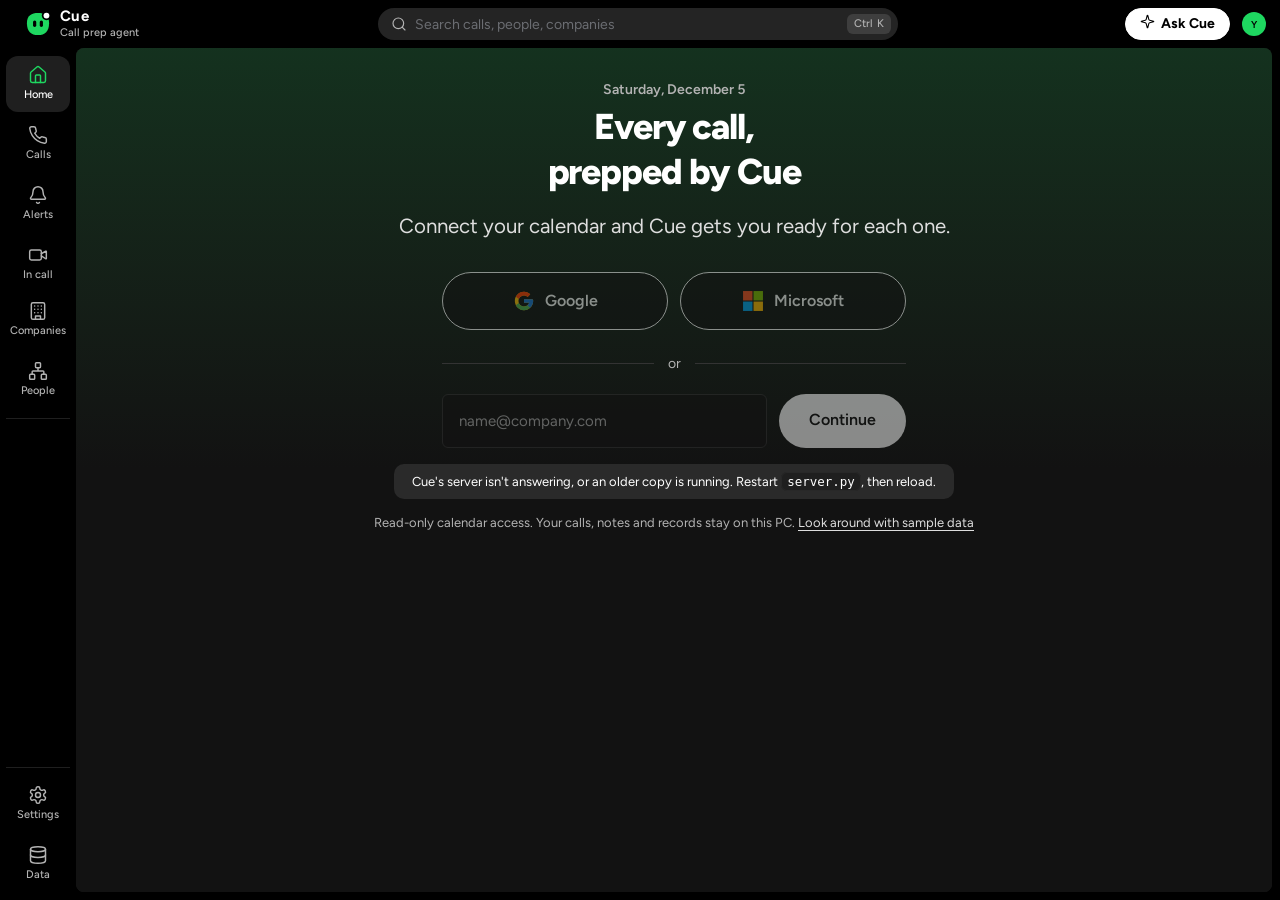
==== index.html @ 0c654927 "Rename the app to Cue (placeholder name, was Huddle) Co-Authored-By: Claude Opus 5.5 <noreply@anthro" ====
<!doctype html>
<html lang="en">
<head>
  <meta charset="utf-8">
  <meta name="viewport" content="width=device-width, initial-scale=1">
  <title>Cue</title>
  <meta name="description" content="Cue: a call-prep agent for Spotify Backstage sales.">
  <link rel="icon" href="logo.svg" type="image/svg+xml">
  <link rel="preconnect" href="https://fonts.googleapis.com">
  <link rel="preconnect" href="https://fonts.gstatic.com" crossorigin>
  <!-- Loaded without blocking the first paint, so slow venue Wi-Fi never leaves a blank page; system fonts show until Inter arrives. -->
  <link href="https://fonts.googleapis.com/css2?family=Figtree:wght@400;500;600;700;800&display=swap" rel="stylesheet" media="print" onload="this.media='all'">
  <link rel="stylesheet" href="base.css">
  <link rel="stylesheet" href="map.css">
  <link rel="stylesheet" href="styles.css">
  <link rel="stylesheet" href="motion.css">
  <link rel="stylesheet" href="home.css">
  <link rel="stylesheet" href="calendar.css">
  <link rel="stylesheet" href="inbox.css">
  <link rel="stylesheet" href="live.css">
  <link rel="stylesheet" href="companies.css">
  <link rel="stylesheet" href="mentions.css">
  <link rel="stylesheet" href="settings.css">
  <link rel="stylesheet" href="profile.css">
  <link rel="stylesheet" href="guides.css">
  <script>
    // Settings > Appearance before the first paint (settings.js keeps this copy up to date), so a dark page never flashes white.
    try { var a = JSON.parse(localStorage.getItem(/[?&]demo=1(&|$)/.test(location.search) ? "centralize:appearance:demo" : "centralize:appearance") || "null"); if (a) { var r = document.documentElement; r.dataset.theme = a.theme; r.dataset.accent = a.accent; r.dataset.density = a.density; r.style.colorScheme = a.theme; } } catch (e) {}
  </script>
</head>
<body>
  <header class="appbar">
    <button type="button" class="icon-btn" id="menuBtn" aria-label="Open menu" aria-expanded="false" aria-controls="rail" data-icon="menu"></button>
    <a class="brand" href="#/home" aria-label="Cue. Home">
      <svg class="logo" viewBox="0 0 48 48" aria-hidden="true"><defs><mask id="moabCut"><rect width="48" height="48" fill="#fff"/><circle cx="38.5" cy="9.5" r="8" fill="#000"/></mask></defs><path d="M24 5c11 0 19 4.2 19 17.5S36 43 24 43 5 35.8 5 22.5 13 5 24 5z" fill="#1ED760" mask="url(#moabCut)"/><g class="logo-eyes" fill="#000"><rect x="15.5" y="18" width="5.5" height="11" rx="2.75"/><rect x="27" y="18" width="5.5" height="11" rx="2.75"/></g><circle class="logo-dot" cx="38.5" cy="9.5" r="5" fill="#22C55E"/></svg>
      <span class="brand-text"><span class="brand-name">Cue</span><span class="brand-sub">Call prep agent</span></span>
    </a>
    <span class="appbar-title" id="appbarTitle">Home</span>
    <div id="openPalette" class="search-trigger search-field" role="search"></div>
    <button type="button" class="icon-btn" id="appbarSearch" aria-label="Search" data-icon="search"></button>
    <span class="appbar-me" id="appbarMe" title="Chris (you)"><button type="button" class="ask-btn" id="askBtn" aria-label="Ask Cue"><span data-icon="sparkle" aria-hidden="true"></span><span>Ask Cue</span></button><span class="pill demo-pill" id="demoPill">Demo</span><button type="button" class="me-btn" id="meBtn" aria-haspopup="menu" aria-expanded="false" aria-controls="meMenu" aria-label="Your menu"><span class="avatar sm me" aria-hidden="true"><span class="avatar-ini">C</span></span></button><span class="sr-only" id="meLabel">Signed in as Chris</span>
      <div class="me-menu" id="meMenu" role="menu" aria-label="Your menu" hidden></div></span>
  </header>

  <div class="shell">
    <aside id="rail" class="rail" aria-label="Main">
      <div class="rail-head">
        <a class="brand rail-brand" href="#/home" aria-label="Cue. Home">
          <svg class="logo" viewBox="0 0 48 48" aria-hidden="true"><defs><mask id="moabCutRail"><rect width="48" height="48" fill="#fff"/><circle cx="38.5" cy="9.5" r="8" fill="#000"/></mask></defs><path d="M24 5c11 0 19 4.2 19 17.5S36 43 24 43 5 35.8 5 22.5 13 5 24 5z" fill="#1ED760" mask="url(#moabCutRail)"/><g class="logo-eyes" fill="#000"><rect x="15.5" y="18" width="5.5" height="11" rx="2.75"/><rect x="27" y="18" width="5.5" height="11" rx="2.75"/></g><circle class="logo-dot" cx="38.5" cy="9.5" r="5" fill="#22C55E"/></svg>
          <span class="brand-text"><span class="brand-name">Cue</span><span class="brand-sub">Call prep agent</span></span>
        </a>
        <button type="button" class="rail-search" id="railSearch" aria-haspopup="dialog" aria-controls="palette" aria-keyshortcuts="Control+K Meta+K /"><span data-icon="search" aria-hidden="true"></span><span class="rs-text">Search</span><kbd class="rs-kbd">Ctrl K</kbd></button>
      </div>
      <nav class="rail-scroll" aria-label="Pages">
        <ul class="nav" id="navMain" role="list"></ul>
        <h2 class="rail-label">Records</h2>
        <ul class="nav" id="navRecords" role="list"></ul>
        <h2 class="rail-label" id="navWeekLabel">This week</h2>
        <ul class="nav nav-week" id="navWeek" role="list"></ul>
      </nav>
      <div class="rail-foot">
        <ul class="nav" id="navFoot" role="list"></ul>
        <div class="rail-me"><span class="avatar sm me" aria-hidden="true"><span class="avatar-ini">C</span></span><span class="rail-me-name">Chris</span><span class="pill demo-pill">Demo</span></div>
        <p class="legend" id="legend"><span class="src public">Public = real</span><span class="src sample">Sample = made up</span></p>
      </div>
    </aside>
    <div class="scrim" id="scrim" hidden></div>

    <main class="main" id="main">
      <section data-view="home" class="home" hidden></section>
      <section data-view="calls" class="page" hidden></section>
      <section data-view="call" hidden>
        <div class="topbar" id="topbar">
          <div class="topbar-inner">
            <a class="back" href="#/calls" id="backLink"></a>
            <div class="tabs" role="tablist" aria-label="Views" id="callTabs" hidden>
              <button type="button" role="tab" id="tabBrief" aria-controls="panelBrief" aria-selected="true">Brief</button>
              <button type="button" role="tab" id="tabAfter" aria-controls="panelAfter" aria-selected="false" tabindex="-1">After the call<span class="tab-count" id="afterCount" hidden></span></button>
            </div>
            <span class="topbar-spacer"></span>
            <a class="btn ghost sm" id="openInCall" href="#/live"></a>
            <button id="runAgain" type="button" class="btn secondary sm" hidden></button>
          </div>
        </div>
        <div class="col">
          <div id="panelBrief" role="tabpanel" aria-labelledby="tabBrief"></div>
          <div id="panelAfter" role="tabpanel" aria-labelledby="tabAfter" hidden>
            <div id="afterHead"></div>
            <section class="sec">
              <div class="sec-head"><h2>Call notes</h2><span class="src sample" data-src="records">Sample data</span><span class="notes-saved" id="notesSaved" role="status"></span></div>
              <label for="afterNotes" class="sr-only">Call notes</label>
              <textarea id="afterNotes" class="notes-box" rows="6" aria-describedby="afterHelp"></textarea>
              <p class="help" id="afterHelp">Paste your notes, or bring in what you typed in the in-call panel. The agent suggests record updates.</p>
              <div class="after-actions">
                <button id="update" type="button" class="btn primary">Suggest updates</button>
                <button id="importNotes" type="button" class="btn ghost" hidden></button>
              </div>
            </section>
            <section id="mentions" class="sec mn" aria-labelledby="mnH"></section>
            <section id="results" class="sec" hidden>
              <div class="sec-head">
                <h2 id="resultsTitle"></h2>
                <span class="src sample" data-src="recordsList">Sample records</span>
                <button id="acceptAll" type="button" class="btn secondary sm">Accept all</button>
              </div>
              <ul id="changes" class="changes" role="list"></ul>
              <p id="tally" class="muted-line"></p>
            </section>
            <section id="followUp" class="sec fu" aria-labelledby="fuH"></section>
            <section id="hsSave" class="sec hs-save" aria-labelledby="hsSaveH" hidden></section>
          </div>
        </div>
      </section>
      <section data-view="alerts" class="alerts-view" hidden></section>
      <section data-view="map" class="map-view" hidden></section>
      <section data-view="live" class="page wide" hidden></section>
      <section data-view="companies" class="page" hidden></section>
      <section data-view="company" hidden></section>
      <section data-view="people" class="person-view" hidden></section>
      <section data-view="data" class="page narrow" hidden></section>
      <section data-view="settings" class="page settings-view" hidden></section>
      <section data-view="guides" class="guides-view" hidden></section>
    </main>
  </div>

  <dialog id="drawer" class="drawer" aria-labelledby="drawerTitle">
    <form method="dialog" class="sheet">
      <header class="sheet-head">
        <h2 id="drawerTitle">Their Backstage</h2>
        <button type="button" id="drawerClose" class="icon-btn" aria-label="Close" data-icon="x"></button>
      </header>
      <div class="sheet-body">
        <label class="field-label" for="versionFile">backstage.json from their repo</label>
        <p class="help" id="versionHelp">Paste backstage.json or package.json. Leave empty if they don't run Backstage.</p>
        <textarea id="versionFile" rows="6" spellcheck="false" placeholder='{ "version": "1.30.0" }' aria-describedby="versionHelp"></textarea>
        <label class="field-label" for="since">Running Backstage since (year)</label>
        <input id="since" type="number" min="2016" inputmode="numeric" placeholder="e.g. 2021">
        <hr>
        <h3 class="field-title">Estimate settings</h3>
        <p class="help" id="estimateHelp"></p>
        <div class="two">
          <div>
            <label class="field-label" for="assumeRelease">Days per release behind</label>
            <input id="assumeRelease" type="number" min="0" step="0.5" aria-describedby="estimateHelp">
          </div>
          <div>
            <label class="field-label" for="assumeSerious">Extra days per serious notice</label>
            <input id="assumeSerious" type="number" min="0" step="0.5" aria-describedby="estimateHelp">
          </div>
        </div>
      </div>
      <footer class="sheet-foot">
        <button id="drawerSave" type="submit" value="save" class="btn primary">Save</button>
        <button type="submit" value="cancel" formnovalidate class="btn secondary">Cancel</button>
      </footer>
    </form>
  </dialog>

  <dialog id="tlDialog" class="tl-dialog" aria-labelledby="tlTitle"></dialog>
  <dialog id="checkDialog" class="dialog" aria-labelledby="checkTitle">
    <div class="sheet">
      <header class="sheet-head">
        <h2 id="checkTitle">Check any company</h2>
        <span class="src public">Public data</span>
        <button id="checkClose" type="button" class="icon-btn" aria-label="Close" data-icon="x"></button>
      </header>
      <form id="checkForm" class="sheet-body">
        <div class="check-row">
          <div class="grow">
            <label class="field-label" for="anyName">Company name</label>
            <input id="anyName" type="text" placeholder="e.g. Zalando" autocomplete="off">
          </div>
          <div class="ver">
            <label class="field-label" for="anyVersion">Backstage version</label>
            <input id="anyVersion" type="text" placeholder="e.g. 1.30.0" autocomplete="off">
          </div>
        </div>
        <button type="submit" class="btn primary">Check</button>
        <div id="anyResult" class="any-result" role="status"></div>
      </form>
    </div>
  </dialog>

  <dialog id="palette" class="palette" aria-label="Search">
    <div class="pal-input">
      <span data-icon="search" class="pal-ic" aria-hidden="true"></span>
      <input id="palInput" type="text" role="combobox" aria-expanded="true" aria-controls="palList" aria-autocomplete="list" autocomplete="off" spellcheck="false"
        aria-label="Search" placeholder="Search calls, people, companies">
      <kbd class="pal-esc">Esc</kbd>
    </div>
    <div class="pal-filters" id="palFilters" role="group" aria-label="Show only"></div>
    <div id="palAnswer" class="pal-answer" aria-live="polite" hidden></div>
    <div id="palList" role="listbox" aria-label="Results"></div>
    <div class="pal-foot">
      <span class="pal-keys"><span class="pal-key"><kbd>↑</kbd><kbd>↓</kbd>to move</span><span class="pal-key"><kbd>Enter</kbd>to open</span><span class="pal-key"><kbd>Esc</kbd>to close</span></span>
      <span id="palCount"></span>
    </div>
  </dialog>

  <div id="toast" class="toast" role="status" aria-live="polite" hidden></div>
  <div id="announce" class="sr-only" role="status" aria-live="polite"></div>

  <script src="data/snapshot.js"></script>
  <script src="data/sample.js"></script>
  <script src="data/live.js"></script><!-- server.py: your calendar + Cue records, or null -->
  <script src="settings.js"></script>
  <script src="core.js"></script>
  <script src="profile.js"></script>
  <script src="guides.js"></script>
  <script src="map.js"></script>
  <script src="app.js"></script>
  <script src="settings-page.js"></script>
</body>
</html>
---- base.css ----
/* Cue design system, shared by the app (index.html) and the in-call panel (panel.html).
   Default look (data-theme="dark", accent "green"): Spotify-style. #000 frame and rail, #121212 page, #181818 cards that
   lighten to #282828, white text, #b3b3b3 secondary text, one green (#1ed760, black text on green fills), pill buttons,
   bold tight headings in Figtree. Spotify's own logo and fonts are not used.
   Mobbin refs: Spotify web player library/playlist/home/settings, Vercel dark dashboard (see the end of this file).
   The light theme (Settings > Appearance) keeps the earlier Asana look: round photo avatars, circle checks, Lucide icons. */
:root {
  /* Chrome: Asana's dark L, top bar + sidebar */
  --chrome: #f1f0ef;
  --chrome-hover: rgba(23, 24, 26, 0.06);
  --chrome-active: rgba(23, 24, 26, 0.09);
  --chrome-line: #e2e1df;
  --chrome-field: #ffffff;
  --chrome-field-hover: #ffffff;
  --chrome-ink: #1e1f21;
  --chrome-muted: #5f6166;
  --chrome-focus: #4f46e5;

  /* Surfaces */
  --bg: #ffffff;
  --canvas: #f6f5f4;
  --rail: #f9f8f8;          /* legacy name = light grey surface, NOT the sidebar */
  --surface-2: #f9f8f8;
  --hover: #f9f8f8;
  --press: #f1f0ef;
  --chip: #efedec;
  --selected: #edf6f0;
  --line: #edeae9;
  --line-2: #e0dcdb;
  --btn-line: #cfcbcb;
  --field: #8c8a89;
  --field-hover: #6d6e6f;
  --dot: #c9c6c5;

  /* Text */
  --ink: #1e1f21;
  --ink-2: #48494b;
  --muted: #6d6e6f;
  --faint: #a2a0a2;

  /* Accent */
  --accent: #4f46e5;
  --accent-hover: #4338ca;
  --accent-press: #3730a3;
  --accent-bg: #eef0ff;
  --accent-line: #c7c9fb;
  --accent-fill: var(--accent);        /* solid fills under white text (buttons, badges, checks); lighter --accent is for text in dark */
  --accent-fill-hover: var(--accent-hover);
  --accent-fill-press: var(--accent-press);
  --on-accent: #ffffff;
  --surface: #ffffff;                  /* cards, fields, dialogs: the white surfaces (dark theme redefines it) */
  --frame-bg: rgba(255, 255, 255, 0.5);
  --danger: #b42318;
  --danger-bg: #fde0e0;

  /* Tag tints (same values as C.tint) */
  --tag-gray-bg: #e6e4e2;   --tag-gray-ink: #3a3b3d;
  --tag-green-bg: #a6e2c3;  --tag-green-ink: #0d4a2a;
  --tag-blue-bg: #a8ccf6;   --tag-blue-ink: #103a6b;
  --tag-purple-bg: #d3c1f9; --tag-purple-ink: #3b1784;
  --tag-orange-bg: #f8c897; --tag-orange-ink: #642b04;
  --tag-yellow-bg: #f7dc7b; --tag-yellow-ink: #533e00;
  --tag-pink-bg: #f5b6de;   --tag-pink-ink: #67124a;
  --tag-teal-bg: #9ce1db;   --tag-teal-ink: #0b4541;
  --tag-red-bg: #f5a6a6;    --tag-red-ink: #731212;

  /* Elevation: neutral only */
  --scrim: rgba(30, 31, 33, 0.40);
  --shadow-card: 0 1px 2px rgba(30, 31, 33, 0.06);
  --shadow-raise: 0 1px 2px rgba(30, 31, 33, 0.06), 0 4px 12px rgba(30, 31, 33, 0.08);
  --shadow-pop: 0 0 0 1px rgba(30, 31, 33, 0.06), 0 6px 20px rgba(30, 31, 33, 0.14);
  --shadow-modal: 0 0 0 1px rgba(30, 31, 33, 0.06), 0 16px 48px rgba(30, 31, 33, 0.22);

  /* Radii */
  --r-sm: 6px;
  --r-md: 8px;
  --r-lg: 12px;
  --r-xl: 16px;
  --r-full: 999px;

  /* Layout */
  --appbar-h: 48px;
  --rail-w: 240px;
  --col: 720px;
  --page: 1280px;
  --home: 1040px;

  /* Motion */
  --ease: cubic-bezier(0.2, 0, 0, 1);
  --t-fast: 120ms;
  --t-med: 200ms;
}

* { box-sizing: border-box; }
html, body { height: 100%; }
body {
  margin: 0; background: var(--bg); color: var(--ink);
  font-family: "Figtree", "Helvetica Neue", Helvetica, Arial, sans-serif; /* Figtree: the closest free face to Spotify's */
  font-size: 14px; line-height: 1.5; font-weight: 400;
  -webkit-font-smoothing: antialiased;
}
h1, h2, h3, p, dl, dd, figure, blockquote { margin: 0; }
ul, ol { margin: 0; padding: 0; list-style: none; }
button, input, textarea, select { font: inherit; color: inherit; }
a { color: var(--accent); text-underline-offset: 3px; }
[hidden] { display: none !important; }
.sr-only { position: absolute; width: 1px; height: 1px; padding: 0; margin: -1px; overflow: hidden; clip: rect(0 0 0 0); white-space: nowrap; border: 0; }
:focus-visible { outline: 2px solid var(--accent); outline-offset: 2px; border-radius: var(--r-md); }
::placeholder { color: var(--muted); opacity: 1; }
.grow { flex: 1; min-width: 0; }
.muted { color: var(--muted); }

.ic { width: 16px; height: 16px; flex: none; stroke-width: 1.75px; }
.ic.fill { fill: currentColor; stroke: none; }
.spin { animation: spin 0.9s linear infinite; }
@keyframes spin { to { transform: rotate(360deg); } }
.num { font-variant-numeric: tabular-nums; }
.muted-line { font-size: 14px; color: var(--muted); line-height: 1.5; }
.help { font-size: 13px; color: var(--muted); line-height: 1.5; margin-top: 8px; }

/* Brand mark */
.mark { width: 24px; height: 24px; border-radius: var(--r-md); background: var(--ink); display: grid; place-items: center; flex: none; }
.mark svg { width: 24px; height: 24px; }
.mark.sm { width: 22px; height: 22px; }
.mark.sm svg { width: 22px; height: 22px; }

/* ---------- tags (Asana custom-field tags) ---------- */
.pill {
  display: inline-flex; align-items: center; gap: 4px; height: 20px; padding: 0 6px; border-radius: var(--r-sm);
  font-size: 12px; font-weight: 500; line-height: 1.5; white-space: nowrap; flex: none;
  background: var(--tag-gray-bg); color: var(--tag-gray-ink);
}
.pill .ic { width: 12px; height: 12px; }
.tag-gray { background: var(--tag-gray-bg); color: var(--tag-gray-ink); }
.tag-green { background: var(--tag-green-bg); color: var(--tag-green-ink); }
.tag-blue { background: var(--tag-blue-bg); color: var(--tag-blue-ink); }
.tag-purple { background: var(--tag-purple-bg); color: var(--tag-purple-ink); }
.tag-orange { background: var(--tag-orange-bg); color: var(--tag-orange-ink); }
.tag-yellow { background: var(--tag-yellow-bg); color: var(--tag-yellow-ink); }
.tag-pink { background: var(--tag-pink-bg); color: var(--tag-pink-ink); }
.tag-teal { background: var(--tag-teal-bg); color: var(--tag-teal-ink); }
.tag-red { background: var(--tag-red-bg); color: var(--tag-red-ink); }
.pill.accent { background: var(--accent-bg); color: var(--accent); }
.pill.critical { background: var(--danger); color: #fff; }

/* Status pills ("● On track") */
.status-pill {
  display: inline-flex; align-items: center; gap: 6px; height: 22px; padding: 0 8px 0 7px; border-radius: var(--r-full);
  font-size: 12px; font-weight: 500; line-height: 1.5; white-space: nowrap; flex: none;
}
.status-pill::before { content: ""; width: 8px; height: 8px; border-radius: 50%; background: currentColor; flex: none; }
.status-pill.no-dot::before { display: none; }
.status-pill .ic { width: 12px; height: 12px; }

/* Source marker: filled green dot = real public data, hollow ring = made-up sample data, no dot = the agent's own guess */
.src { display: inline-flex; align-items: center; gap: 6px; font-size: 12px; color: var(--muted); line-height: 1.45; white-space: nowrap; }
.src::before { content: ""; width: 7px; height: 7px; border-radius: 50%; flex: none; box-sizing: border-box; }
.src.public::before { background: #1f9d55; } /* green = real public data */
.src.sample::before { border: 1.5px solid var(--muted); }
.src.guess::before { display: none; }

/* ---------- buttons ---------- */
.btn {
  display: inline-flex; align-items: center; justify-content: center; gap: 6px;
  height: 32px; padding: 0 12px; border-radius: var(--r-md); border: 1px solid transparent;
  font-size: 14px; font-weight: 500; line-height: 1.4; cursor: pointer; white-space: nowrap; text-decoration: none;
  transition: background-color var(--t-fast) ease, border-color var(--t-fast) ease, color var(--t-fast) ease;
}
.btn.primary { background: var(--accent-fill); color: var(--on-accent); }
.btn.primary:hover { background: var(--accent-fill-hover); }
.btn.primary:active { background: var(--accent-fill-press); }
.btn.secondary { background: var(--surface); border-color: var(--btn-line); color: var(--ink); }
.btn.secondary:hover { background: var(--hover); border-color: var(--field); }
.btn.secondary:active { background: var(--press); }
.btn.ghost { background: transparent; color: var(--ink-2); padding: 0 10px; }
.btn.ghost:hover { background: var(--press); color: var(--ink); }
.btn.ghost:active { background: var(--line); }
.btn.sm { height: 28px; padding: 0 10px; font-size: 13px; }
.btn.sm .ic { width: 14px; height: 14px; }
.btn.big { height: 40px; padding: 0 16px; font-size: 15px; }
.btn:disabled, .btn[aria-disabled="true"] { opacity: 0.5; cursor: not-allowed; }
.btn.primary:disabled:hover { background: var(--accent-fill); }
.btn.secondary:disabled:hover { background: var(--surface); border-color: var(--btn-line); }
.link-btn {
  display: inline-flex; align-items: center; gap: 4px; padding: 0; border: 0; background: none;
  color: var(--accent); font-size: inherit; font-weight: 500; cursor: pointer; text-decoration: underline;
  text-decoration-color: color-mix(in srgb, var(--accent) 35%, transparent); text-underline-offset: 3px;
}
.link-btn:hover { text-decoration-color: currentColor; }
.icon-btn {
  display: inline-grid; place-items: center; width: 32px; height: 32px; padding: 0; border: 0; border-radius: var(--r-md);
  background: transparent; color: var(--ink-2); cursor: pointer; flex: none;
  transition: background-color var(--t-fast) ease, color var(--t-fast) ease;
}
.icon-btn:hover { background: var(--press); color: var(--ink); }

/* ---------- avatars: initials on a tint, photo on top (C.avatar) ---------- */
.avatar {
  position: relative; width: 32px; height: 32px; border-radius: 50%; overflow: clip; flex: none;
  display: inline-grid; place-items: center; background: var(--chip); color: var(--ink-2);
  font-size: 12px; font-weight: 600; line-height: 1.3;
}
.avatar-ini { pointer-events: none; }
.avatar img { position: absolute; inset: 0; width: 100%; height: 100%; object-fit: cover; object-position: 50% 30%; display: block; pointer-events: none; -webkit-user-drag: none; }
.avatar.xs { width: 20px; height: 20px; font-size: 9px; }
.avatar.sm { width: 24px; height: 24px; font-size: 10px; }
.avatar.md { width: 32px; height: 32px; font-size: 12px; }
.avatar.lg { width: 40px; height: 40px; font-size: 14px; }
.avatar.xl { width: 64px; height: 64px; font-size: 22px; }
.avatar.me { background: var(--ink); color: var(--bg); }
.stack { display: inline-flex; isolation: isolate; flex: none; }
.stack .avatar { box-shadow: 0 0 0 2px var(--surface); }
.stack .avatar + .avatar { margin-left: -6px; }
.stack .avatar.md + .avatar.md, .stack .avatar.lg + .avatar.lg { margin-left: -8px; }
.stack .avatar:nth-child(1) { z-index: 3; }
.stack .avatar:nth-child(2) { z-index: 2; }
.stack .avatar:nth-child(3) { z-index: 1; }

/* ---------- circle checks (Asana subtasks) ---------- */
.todo-item input, .todos input, .p-points input {
  appearance: none; -webkit-appearance: none; flex: none; width: 18px; height: 18px; margin: 1px 0 0;
  border: 1.5px solid var(--muted); border-radius: 50%; background: var(--surface); display: grid; place-items: center; cursor: pointer;
  transition: background-color var(--t-fast) ease, border-color var(--t-fast) ease;
}
.todo-item input::after, .todos input::after, .p-points input::after {
  content: ""; width: 7px; height: 4px; border-left: 1.5px solid var(--muted); border-bottom: 1.5px solid var(--muted);
  transform: translateY(-1px) rotate(-45deg);
}
.todo-item input:hover, .todos input:hover, .p-points input:hover { border-color: var(--accent); background: var(--accent-bg); }
.todo-item input:hover::after, .todos input:hover::after, .p-points input:hover::after { border-color: var(--accent); }
.todo-item input:checked, .todos input:checked, .p-points input:checked { background: var(--accent-fill); border-color: var(--accent-fill); }
.todo-item input:checked::after, .todos input:checked::after, .p-points input:checked::after { border-color: var(--on-accent); }

/* ---------- agent checks (live list and the folded log) ---------- */
.steps { margin-top: 8px; }
.step { display: grid; grid-template-columns: 20px 236px minmax(0, 1fr); gap: 10px; align-items: start; padding: 8px 0; }
.step + .step { border-top: 1px solid var(--line); }
.step-ic { height: 21px; display: grid; place-items: center; color: var(--ink-2); }
.step-ic .dot { width: 6px; height: 6px; border-radius: 50%; background: var(--dot); }
.step.done .step-ic { color: var(--accent); }
.step.skip .step-ic { color: var(--muted); }
.step.fail .step-ic { color: var(--danger); }
.step-label { font-size: 14px; font-weight: 500; line-height: 1.5; }
.step.wait .step-label { color: var(--muted); font-weight: 400; }
.step-label a { color: inherit; text-decoration: underline; text-decoration-color: var(--line-2); text-underline-offset: 3px; }
.step-label a:hover { text-decoration-color: currentColor; }
.step-detail { font-size: 13px; color: var(--muted); line-height: 1.5; padding-top: 1px; }

/* ---------- Fields table (.kv) and property list (.kv.small, .props) ---------- */
.kv { display: grid; grid-template-columns: 160px minmax(0, 1fr); gap: 0; border: 1px solid var(--line); border-radius: var(--r-lg); overflow: clip; }
.kv dt { padding: 8px 12px; font-size: 13px; font-weight: 500; color: var(--muted); line-height: 1.5; border-right: 1px solid var(--line); }
.kv dd { padding: 8px 12px; font-size: 14px; line-height: 1.5; display: flex; gap: 8px; align-items: flex-start; min-width: 0; }
.kv dt:not(:first-of-type), .kv dt:not(:first-of-type) + dd { border-top: 1px solid var(--line); }
.kv dd .ic { margin-top: 2px; }
.kv dd .ok { color: var(--accent); }
.kv dd .warn { color: var(--muted); }
.kv dd a { color: var(--ink); }
.kv.small, .props { grid-template-columns: 140px minmax(0, 1fr); gap: 0 16px; border: 0; border-radius: 0; overflow: visible; }
.kv.small dt, .kv.small dd, .props dt, .props dd { padding: 6px 0; border: 0 !important; }
.kv.small dt, .props dt { font-size: 13px; font-weight: 500; color: var(--muted); }
.kv.small dd, .props dd { font-size: 14px; color: var(--ink); }
.props { display: grid; grid-template-columns: 120px minmax(0, 1fr); margin-top: 16px; }
.props dt, .props dd { min-height: 36px; display: flex; align-items: center; }
.props dd { flex-wrap: wrap; gap: 6px 8px; }
.props .who-chip { display: inline-flex; align-items: center; gap: 6px; margin-right: 6px; color: var(--ink-2); }

/* ---------- fields ---------- */
.field-label { display: block; font-size: 13px; font-weight: 500; color: var(--ink-2); line-height: 1.45; margin: 20px 0 6px; }
.field-title { font-size: 14px; font-weight: 600; line-height: 1.45; }
.input, .sheet textarea, .sheet input, .sheet select {
  width: 100%; height: 36px; border: 1px solid var(--field); border-radius: var(--r-md); background: var(--surface); color: var(--ink);
  padding: 0 12px; font-size: 14px; line-height: 1.5;
  transition: border-color var(--t-fast) ease;
}
.input.sm { height: 32px; font-size: 13px; }
select.input { appearance: none; -webkit-appearance: none; padding-right: 32px; cursor: pointer; background-repeat: no-repeat; background-position: right 10px center; background-size: 16px 16px;
  background-image: url("data:image/svg+xml,%3Csvg xmlns='http://www.w3.org/2000/svg' viewBox='0 0 24 24' fill='none' stroke='%236d6e6f' stroke-width='1.75' stroke-linecap='round' stroke-linejoin='round'%3E%3Cpath d='m6 9 6 6 6-6'/%3E%3C/svg%3E"); }
.input:hover, .sheet textarea:hover, .sheet input:hover { border-color: var(--field-hover); }
.input:focus, .input:focus-visible, .sheet textarea:focus, .sheet input:focus, .sheet select:focus {
  outline: none; border-color: var(--accent); box-shadow: 0 0 0 1px var(--accent);
}

/* ---------- dialogs ---------- */
dialog { padding: 0; border: 0; color: var(--ink); background: var(--surface); box-shadow: var(--shadow-modal); }
dialog::backdrop { background: var(--scrim); }
.sheet { display: flex; flex-direction: column; max-height: 100%; }
.sheet-head { display: flex; align-items: center; gap: 10px; min-height: 56px; padding: 0 12px 0 24px; border-bottom: 1px solid var(--line); flex: none; }
.sheet-head h2 { font-size: 20px; font-weight: 600; line-height: 1.4; flex: 1; min-width: 0; }
.sheet-body { padding: 24px; overflow-y: auto; }
.sheet-foot { display: flex; flex-direction: row-reverse; justify-content: flex-start; gap: 8px; padding: 16px 24px; border-top: 1px solid var(--line); flex: none; }
.sheet-body > .field-label:first-child { margin-top: 0; }
.field-label + .help { margin: -2px 0 8px; }
.sheet hr { border: 0; border-top: 1px solid var(--line); margin: 24px 0; }
.sheet textarea { height: auto; padding: 10px 12px; font-family: ui-monospace, "Cascadia Mono", Consolas, monospace; font-size: 13px; line-height: 1.6; resize: vertical; }

/* ---------- small bits ---------- */
kbd {
  display: inline-flex; align-items: center; height: 18px; padding: 0 5px; font-family: inherit; font-size: 11px; font-weight: 500; line-height: 1.45;
  border: 1px solid var(--line-2); border-radius: var(--r-sm); background: var(--surface); color: var(--muted); white-space: nowrap;
}
.badge, .count.strong {
  display: inline-grid; place-items: center; min-width: 20px; height: 18px; padding: 0 6px; border-radius: var(--r-full);
  background: var(--accent-fill); color: var(--on-accent); font-size: 11px; font-weight: 600; line-height: 1.45; font-variant-numeric: tabular-nums;
}
.progress { height: 6px; border-radius: var(--r-full); background: var(--line); }
.progress span { display: block; height: 100%; border-radius: var(--r-full); background: var(--accent); transition: width 200ms ease; }
code { font-family: ui-monospace, "Cascadia Mono", Consolas, monospace; font-size: 12.5px; background: var(--surface-2); border: 1px solid var(--line); border-radius: var(--r-sm); padding: 1px 5px; overflow-wrap: anywhere; }
.page-icon { width: 28px; height: 28px; border-radius: var(--r-md); display: inline-grid; place-items: center; flex: none; }
.page-icon .ic { width: 16px; height: 16px; }

@media (forced-colors: active) {
  .src.public::before { background: CanvasText; }
}
@media (prefers-reduced-motion: reduce) {
  .spin { animation: none; }
  .btn, .icon-btn, .input, .todo-item input, .todos input, .p-points input, .progress span { transition: none; }
}

/* Cue logo: the bot blinks now and then, and its green "working" dot breathes. */
.logo { width: 28px; height: 28px; flex: none; overflow: visible; }
.logo.sm { width: 26px; height: 26px; }
.logo-eyes { transform-box: fill-box; transform-origin: center; } /* blinks only while the brand is hovered (motion.css) */
.logo-dot { transform-box: fill-box; transform-origin: center; }
@keyframes blink { 0%, 93%, 100% { transform: scaleY(1); } 96% { transform: scaleY(0.1); } }
@keyframes breathe { 50% { transform: scale(0.78); } }
@media (prefers-reduced-motion: reduce) { .logo-eyes, .logo-dot { animation: none; } }

/* Live mode: data from your own calendar and Cue's records (a filled dark dot, next to Public's green and Sample's ring). */
.src.yours::before { background: var(--ink-2); }

/* ---------- invitee research: what Cue found automatically about a guest (brief people list and in-call panel) ---------- */
.rs { display: flex; flex-direction: column; gap: 4px; margin-top: 6px; font-size: 13px; line-height: 1.5; color: var(--ink-2); min-width: 0; }
.rs-line { display: flex; flex-wrap: wrap; align-items: center; gap: 6px; min-width: 0; }
.rs-wait { color: var(--muted); }
.rs-wait .ic { width: 14px; height: 14px; }
.rs-src, .rs-note, .rs-local { color: var(--muted); overflow-wrap: anywhere; }
.rs-src a { color: var(--accent); }
.rs-src .ext { width: 12px; height: 12px; margin-left: 3px; vertical-align: -1px; color: currentColor; }
.rs-actions { display: flex; flex-wrap: wrap; gap: 6px; margin-top: 2px; }
.rs .link-btn { font-size: 13px; }

/* ==================== Settings > Appearance: accent colour, dark theme, density ====================
   settings.js puts data-theme, data-accent and data-density on <html> (index.html and panel.html set them before the first paint).
   Light accents keep white text at 4.6:1 or better; in dark, --accent is a lighter shade for text and rings (5:1 or better on the
   page) and --accent-fill a deeper one for buttons and badges under white text. */
:root[data-accent="green"] { --accent: #15803d; --accent-hover: #166534; --accent-press: #14532d; --accent-bg: #e8f5ec; --accent-line: #b4dfc2; --chrome-focus: #15803d; }
:root[data-accent="blue"] { --accent: #2563eb; --accent-hover: #1d4ed8; --accent-press: #1e40af; --accent-bg: #eaf1fe; --accent-line: #bcd2fb; --chrome-focus: #2563eb; }
:root[data-accent="pink"] { --accent: #db2777; --accent-hover: #be185d; --accent-press: #9d174d; --accent-bg: #fdeef5; --accent-line: #f5c0d8; --chrome-focus: #db2777; }
:root[data-accent="orange"] { --accent: #c2410c; --accent-hover: #9a3412; --accent-press: #7c2d12; --accent-bg: #fff0e6; --accent-line: #f7c9a7; --chrome-focus: #c2410c; }

/* Dark = the Spotify theme, and the default (settings.js). :not([data-theme]) covers the first paint of a first visit,
   before settings.js has run. Layers: #000 frame, #121212 page, #181818 cards, #1f1f1f raised, #282828 hover. */
:root[data-theme="dark"], :root:not([data-theme]) {
  color-scheme: dark;
  --chrome: #000000; --chrome-hover: #1a1a1a; --chrome-active: #1f1f1f; --chrome-line: #1f1f1f;
  --chrome-field: #242424; --chrome-field-hover: #2a2a2a; --chrome-ink: #ffffff; --chrome-muted: #b3b3b3;
  --bg: #121212; --surface: #181818; --canvas: #121212; --rail: #181818; --surface-2: #1f1f1f; --hover: #282828; --press: #2a2a2a;
  --chip: #2a2a2a; --selected: #1a2e21; --line: #282828; --line-2: #333333; --btn-line: #727272; --field: #727272; --field-hover: #b3b3b3; --dot: #535353;
  --ink: #ffffff; --ink-2: #dedede; --muted: #b3b3b3; --faint: #818181;
  /* Spotify green, and the dark theme's accent for "indigo" too (the old default; indigo is retired here):
     #1ed760, #1fdf64 on hover, black text on every green fill (11:1). */
  --accent: #1ed760; --accent-hover: #1fdf64; --accent-press: #1db954; --accent-bg: #133b23; --accent-line: #1f6e3d; --chrome-focus: #1ed760;
  --accent-fill: #1ed760; --accent-fill-hover: #1fdf64; --accent-fill-press: #1db954; --on-accent: #000000;
  --danger: #f3727f; --danger-bg: #3a1619;
  /* Tags are neutral chips; green is the one coloured state, red is kept only for risk (Hot, security). */
  --tag-gray-bg: #2a2a2a;   --tag-gray-ink: #ffffff;
  --tag-green-bg: #133b23;  --tag-green-ink: #1ed760;
  --tag-blue-bg: #2a2a2a;   --tag-blue-ink: #ffffff;
  --tag-purple-bg: #2a2a2a; --tag-purple-ink: #ffffff;
  --tag-orange-bg: #2a2a2a; --tag-orange-ink: #ffffff;
  --tag-yellow-bg: #2a2a2a; --tag-yellow-ink: #ffffff;
  --tag-pink-bg: #2a2a2a;   --tag-pink-ink: #ffffff;
  --tag-teal-bg: #2a2a2a;   --tag-teal-ink: #ffffff;
  --tag-red-bg: #3a1619;    --tag-red-ink: #ff9aa2;
  --scrim: rgba(0, 0, 0, 0.7);
  --shadow-card: none;
  --shadow-raise: 0 8px 24px rgba(0, 0, 0, 0.5);
  --shadow-pop: 0 16px 24px rgba(0, 0, 0, 0.3), 0 6px 8px rgba(0, 0, 0, 0.2);
  --shadow-modal: 0 0 0 1px #282828, 0 16px 48px rgba(0, 0, 0, 0.7);
  --frame-bg: rgba(255, 255, 255, 0.03);
  --r-lg: 8px; --r-xl: 8px;    /* Spotify cards and panels: 8px corners */
  --t-card: 300ms;             /* card lighten on hover */
}
/* Other accents in the dark theme: a light shade for text and rings, a deeper fill under white text. */
:root[data-theme="dark"][data-accent="blue"] { --accent: #6aa2f7; --accent-hover: #80b1f8; --accent-press: #96bff9; --accent-bg: #1c3150; --accent-line: #335a96; --chrome-focus: #6aa2f7; --accent-fill: #2b63e0; --accent-fill-hover: #3b72ea; --accent-fill-press: #4a80f0; --on-accent: #ffffff; }
:root[data-theme="dark"][data-accent="pink"] { --accent: #f06aa8; --accent-hover: #f382b6; --accent-press: #f59ac4; --accent-bg: #46202f; --accent-line: #7d3556; --chrome-focus: #f06aa8; --accent-fill: #c92a72; --accent-fill-hover: #d63a80; --accent-fill-press: #e04b8d; --on-accent: #ffffff; }
:root[data-theme="dark"][data-accent="orange"] { --accent: #f2894a; --accent-hover: #f49a63; --accent-press: #f6ab7c; --accent-bg: #45281a; --accent-line: #7c4628; --chrome-focus: #f2894a; --accent-fill: #b8460f; --accent-fill-hover: #c8531a; --accent-fill-press: #d46026; --on-accent: #ffffff; }

/* Dark: the few places that drew their own light greys. (The People map, Home hero and profile map have their own
   dark rules at the end of map.css, home.css and profile.css.) */
:root[data-theme="dark"] body { background: var(--bg); }
:root[data-theme="dark"] .hs-result.ok, :root[data-theme="dark"] .mn-done { color: var(--accent); }
:root[data-theme="dark"] .rel-kind.moved, :root[data-theme="dark"] .rel-kind.works { border-top-color: #535353; }
:root[data-theme="dark"] select.input { background-image: url("data:image/svg+xml,%3Csvg xmlns='http://www.w3.org/2000/svg' viewBox='0 0 24 24' fill='none' stroke='%23b3b3b3' stroke-width='1.75' stroke-linecap='round' stroke-linejoin='round'%3E%3Cpath d='m6 9 6 6 6-6'/%3E%3C/svg%3E"); }
:root[data-theme="dark"] .palette::backdrop { background: rgba(0, 0, 0, 0.4); }

/* Compact: tighter rows and gaps everywhere (text sizes stay; line heights stay at 1.3 or more). */
:root[data-density="compact"] .sec { margin-top: 28px; }
:root[data-density="compact"] .row { min-height: 36px; padding-top: 5px; padding-bottom: 5px; }
:root[data-density="compact"] .page-head { padding-top: 14px; padding-bottom: 12px; margin-bottom: 14px; }
:root[data-density="compact"] .col { padding-top: 20px; }
:root[data-density="compact"] .btn { height: 30px; }
:root[data-density="compact"] .btn.sm { height: 26px; }
:root[data-density="compact"] .home-grid { gap: 12px; }
:root[data-density="compact"] .kv dt, :root[data-density="compact"] .kv dd { padding-top: 5px; padding-bottom: 5px; }
:root[data-density="compact"] .props dt, :root[data-density="compact"] .props dd { min-height: 30px; }
:root[data-density="compact"] .step { padding: 5px 0; }
:root[data-density="compact"] .ib-row { padding-top: 8px; padding-bottom: 8px; }
:root[data-density="compact"] .p-sec { margin-top: 14px; }
:root[data-density="compact"] .st-row { min-height: 48px; padding-top: 8px; padding-bottom: 8px; }
/* Dark: calendar blocks keep their company colour as a dim fill and a bright edge, so the pastel never glares. */
:root[data-theme="dark"] :is(.cal-ev, .ag-ev) { background: color-mix(in srgb, var(--ev-bg) 16%, var(--surface)); box-shadow: inset 3px 0 0 var(--ev-bg); }
:root[data-theme="dark"] :is(.cal-ev, .ag-ev):hover { box-shadow: inset 3px 0 0 var(--ev-bg), var(--shadow-raise); }
:root[data-theme="dark"] .ev-co, :root[data-theme="dark"] .ev-when .ic { color: var(--ev-bg); }
:root[data-theme="dark"] .ev-in > .stack .avatar { box-shadow: 0 0 0 1.5px var(--surface); }

/* ==================== Spotify theme (dark, the default): shared components ====================
   Mobbin references, looked at before building (web unless marked):
   - Spotify, playlist page: #121212 panels set in #000, round green play button, track rows that light up on hover
       https://mobbin.com/screens/802255eb-4140-4001-b7db-30aa91a96a88
   - Spotify, Today's Top Hits: selected row #2a2a2a, the playing title in green, everything else white / #b3b3b3
       https://mobbin.com/screens/102ff41d-2683-484c-afea-58b3a5df2006
   - Spotify, home shelves: pill filter chips, 24px bold shelf titles, "Show all" in bold #b3b3b3
       https://mobbin.com/screens/a46c1e01-5a6b-47d5-8d32-6688d86f0694
   - Spotify, settings: big bold title, bold section names, #b3b3b3 descriptions, outlined pill button, green switches
       https://mobbin.com/screens/45bf2e35-7949-49c2-b19d-9fb6c2cf53cf
   - Spotify, account: rounded #242424 cards on #121212 with bold card titles
       https://mobbin.com/screens/416bdb05-a4a0-42b4-865b-7b43fadb4f5b
   - Spotify iOS, browse: saturated colour tiles are the only colour next to the green
       https://mobbin.com/screens/7d1d7f6f-e8d8-4569-8ff4-401b84695a0a
   - Vercel, dark overview: hairline cards on near-black, one accent used sparingly
       https://mobbin.com/screens/9b397b77-fd80-4157-9867-2ae4010133a4
   What came from them: no card shadows, depth by fill; green only for the main action, the current/next state and
   selection, with black text on it; outlined pills for second actions; 700-800 headings with tight tracking; quick
   motion with no bounce: cards lighten over 300ms, pill buttons grow to 1.04 and press to 0.96. */
:root[data-theme="dark"] h1 { font-weight: 800; letter-spacing: -0.02em; }
:root[data-theme="dark"] .btn {
  border-radius: var(--r-full); font-weight: 700;
  transition: background-color var(--t-fast) ease, border-color var(--t-fast) ease, color var(--t-fast) ease, transform var(--t-fast) ease;
}
:root[data-theme="dark"] .btn.primary:hover { transform: scale(1.04); }
:root[data-theme="dark"] .btn.primary:active { transform: scale(0.96); }
:root[data-theme="dark"] .btn.secondary { background: transparent; border-color: var(--btn-line); color: var(--ink); }
:root[data-theme="dark"] .btn.secondary:hover { background: transparent; border-color: var(--ink); transform: scale(1.04); }
:root[data-theme="dark"] .btn.secondary:active { background: transparent; border-color: var(--muted); transform: scale(0.96); }
:root[data-theme="dark"] .btn.ghost { color: var(--muted); }
:root[data-theme="dark"] .btn.ghost:hover { background: var(--press); color: var(--ink); }
:root[data-theme="dark"] .btn.big:hover { transform: scale(1.02); }  /* wide buttons grow less, so the edge moves as little */
:root[data-theme="dark"] .btn.big:active { transform: scale(0.98); }
:root[data-theme="dark"] .btn:disabled, :root[data-theme="dark"] .btn[aria-disabled="true"] { transform: none; }
:root[data-theme="dark"] .btn.secondary:disabled:hover { background: transparent; border-color: var(--btn-line); }
:root[data-theme="dark"] .icon-btn { border-radius: var(--r-full); color: var(--muted); }
:root[data-theme="dark"] .icon-btn:hover { background: var(--press); color: var(--ink); }

/* Tags: rounded chips, neutral; green (and the accent pill) is the one coloured state. */
:root[data-theme="dark"] .pill { border-radius: var(--r-full); padding: 0 8px; font-weight: 600; }
:root[data-theme="dark"] .pill.critical { color: #000000; }
:root[data-theme="dark"] .src.public::before { background: var(--accent); }

/* Focus and selection: the accent ring with a soft green halo. Not on headings the router focuses (tabindex -1), and not
   on text fields: a field shows focus on its own box (or its search pill's ring), never a second box inside it. */
:root[data-theme="dark"] :focus-visible:not([tabindex="-1"], input, textarea, select) { box-shadow: 0 0 0 5px color-mix(in srgb, var(--accent) 22%, transparent); }
:root[data-theme="dark"] :is(.input, .sheet textarea, .sheet input, .sheet select):focus {
  border-color: var(--accent); box-shadow: 0 0 0 1px var(--accent), 0 0 0 5px color-mix(in srgb, var(--accent) 18%, transparent);
}
:root[data-theme="dark"] .progress span { background: linear-gradient(90deg, var(--accent-press), var(--accent)); }

/* Cue's own bot, recoloured: green body, black eyes, white "working" dot. (Not Spotify's logo.) */
:root[data-theme="dark"] .logo > path { fill: #1ed760; }
:root[data-theme="dark"] .logo-eyes { fill: #000000; }
:root[data-theme="dark"] .logo-dot { fill: #ffffff; }

@media (prefers-reduced-motion: reduce) {
  :root[data-theme="dark"] .btn, :root[data-theme="dark"] .icon-btn { transition: none; }
  :root[data-theme="dark"] .btn { transform: none !important; } /* beats every :hover/:active scale above, however specific */
}
---- map.css ----
/* People map board (map.js). Look: Asana's connected-work canvas: soft dot grid, white cards with soft shadows,
   ring avatars, square lines with round bends and end dots, the selected path in the accent.
   Also Cofounder (fade on select), Jira (line labels), Deel (zoom bar), Felt (legend).

   Motion references (Mobbin, web), studied for line, node, selection and zoom behaviour:
   - Asana, Goals strategy map, zoom bar pressed:        https://mobbin.com/screens/c479b792-0b12-486b-b058-01c62e995ffb
   - Asana, strategy map, two levels of connectors:      https://mobbin.com/screens/6d951ee3-556e-4642-9f1f-59a6d913c66b
   - Asana, strategy map with saved maps tab:            https://mobbin.com/screens/e4c5e61d-ddd6-4e2d-aa71-51d98a549dcf
   - Asana, strategy map edit mode, card outlines:       https://mobbin.com/screens/e0b61040-635c-49d3-bbff-911d5a56f9e4
   - Asana, reference guide (solid/dashed, highlight, fit to view): https://mobbin.com/screens/fc6b90a3-84db-4cb1-a370-3915ab85799f
   - Asana, strategy map dark, dashed connectors:        https://mobbin.com/screens/c8900b38-8ff5-4424-92c5-3d1c41f8416b
   - Miro, selected card, outline flush with the card:   https://mobbin.com/screens/a92c6f99-0daf-4c40-ba72-a4ea3a6bb03c
   - Miro, org chart frame selected with connector:      https://mobbin.com/screens/ed334ef6-ac2e-4ca1-b77e-713ce6d77164
   - Miro, card at rest after deselect:                  https://mobbin.com/screens/ae23b10d-2f08-41a0-b31e-e0bed0d47b2a
   - Relume, sitemap hovered section (flush accent outline): https://mobbin.com/screens/e4e00704-1b5e-4de3-b04b-7fae20fba08a
   - Relume, sitemap selected section + panel:           https://mobbin.com/screens/6380e300-cfd0-428d-8083-e10ce7ea701a
   - Relume, sitemap elbow connectors at rest:           https://mobbin.com/screens/af97426b-a94d-463a-9819-1d576e269d6f
   - Cofounder, selected node with soft accent halo:     https://mobbin.com/screens/e16a7369-dcf7-441a-aefb-0bdab51d6df6
   - WRITER, blueprint graph, lit connectors + port dots: https://mobbin.com/screens/8af7c34a-1370-4c2e-af2f-d3e1eb6c3676
   - Confluence, whiteboard connector with end dots:     https://mobbin.com/screens/9b02ecfe-7cf2-4e82-8c4d-8f1b83a46716
   - Fibery, relation graph:                             https://mobbin.com/screens/8d9b55e8-241c-417c-ad8d-647b89e58719
   What we took: one focus/selection ring that hugs the card (Miro, Relume) with a soft halo (Cofounder) instead of two
   stacked outlines; lines that light in the accent from the chosen card (Asana highlight, WRITER); end dots that land
   on the card edge (Confluence); fit-to-view that glides (Asana). Timings follow docs/DESIGN-ASANA.md: 120-200ms for
   state, ~420ms for lines drawing, var(--ease). Everything is off under prefers-reduced-motion. */
.board {
  --card-shadow: 0 1px 2px rgba(23, 24, 26, 0.06), 0 4px 14px rgba(23, 24, 26, 0.06);
  --card-shadow-hi: 0 2px 4px rgba(23, 24, 26, 0.06), 0 10px 24px rgba(23, 24, 26, 0.10);
  position: relative; background: #f5f5f3; border: 1px solid var(--line); border-radius: 16px; min-height: 420px; isolation: isolate;
}
/* The canvas viewport clips on purpose: it is a pan-and-zoom window onto the board. */
.board-viewport {
  position: absolute; inset: 0; overflow: hidden; border-radius: inherit; cursor: grab; touch-action: none; outline: none;
  background-image: radial-gradient(circle, #d3d3cf 1px, transparent 1.3px); background-size: 18px 18px;
}
.board.dragging .board-viewport { cursor: grabbing; }
.world { position: absolute; left: 0; top: 0; transform-origin: 0 0; }
.edges { position: absolute; left: -3000px; top: -3000px; width: 6000px; height: 6000px; overflow: visible; pointer-events: none; }
.edges path, .edges circle { transform: translate(3000px, 3000px); transition: opacity 160ms ease, stroke 160ms ease; }
.edges path { fill: none; stroke-linecap: round; }
.edge { stroke: #cdcdc9; stroke-width: 1.5; }
.edge.warm { stroke: var(--accent); stroke-width: 1.75; }
.edge.together { stroke-dasharray: 4 5; stroke: #b4b4b0; }
.edge.mentioned { stroke: color-mix(in srgb, var(--accent) 40%, var(--surface)); stroke-width: 1.5; }
.edge.lit { stroke: var(--accent); stroke-width: 2; }
.edge.dim, .edot.dim { opacity: 0.25; }
.edot { fill: var(--ink); stroke: var(--surface); stroke-width: 1.5; }
.nodes { position: absolute; left: 0; top: 0; }

/* Company frames: a quiet tinted area, the company's name card on top. */
.frame { position: absolute; background: var(--frame-bg); border: 1px solid #e6e6e2; border-radius: 20px; transition: opacity 160ms ease; }
.frame-head {
  position: absolute; left: 10px; top: 10px; right: 10px; display: flex; align-items: center; gap: 8px; height: 34px;
  padding: 0 8px 0 6px; border: 0; background: none; cursor: grab; text-align: left; border-radius: 10px;
}
.frame-head:hover { background: rgba(23, 24, 26, 0.04); }
.frame-name { font-size: 14px; font-weight: 600; line-height: 1.4; }
.frame-chip {
  font-size: 12px; font-weight: 500; line-height: 1.5; padding: 0 6px; border-radius: var(--r-sm); white-space: nowrap; flex: none;
}
.frame-chip:not([class*="tag-"]) { background: var(--tag-gray-bg); color: var(--tag-gray-ink); }
.co-tile { width: 24px; height: 24px; border-radius: 7px; background: var(--ink); color: #fff; display: inline-grid; place-items: center; font-size: 11px; font-weight: 600; line-height: 1.25; flex: none; }

/* Cards */
.node {
  position: absolute; display: flex; align-items: center; gap: 12px; padding: 8px 14px 8px 10px; text-align: left; cursor: grab;
  background: var(--surface); border: 1px solid rgba(23, 24, 26, 0.05); border-radius: 12px; color: var(--ink); box-shadow: var(--card-shadow);
  transition: opacity 160ms ease, box-shadow 160ms ease, transform 200ms var(--ease);
}
.node:hover { box-shadow: var(--card-shadow-hi); }
/* The brief's people list also uses .person (styles.css: a grid, no side padding); on the board a person stays a padded card. */
.node.person { display: flex; padding: 8px 14px 8px 10px; }
.node.person + .node.person { border-top-color: rgba(23, 24, 26, 0.05); }
.node.selected { box-shadow: 0 0 0 2px var(--accent), var(--card-shadow-hi); }
/* One ring, not two: a focused card gets the outline; a focused card that is also selected keeps its accent ring
   and adds a soft halo outside it, instead of a second outline floating 2px off the first. */
.board .node:focus-visible { outline: 2px solid var(--accent); outline-offset: 2px; }
.board .node.selected:focus-visible { outline: none; box-shadow: 0 0 0 2px var(--accent), 0 0 0 5px var(--accent-line), var(--card-shadow-hi); }
/* Dimmed cards fade their shadow and pictures, never their text, so names stay readable. */
.node.dim { box-shadow: 0 0 0 1px var(--line); }
.node.dim .avatar, .node.dim .co-tile, .node.dim .src { opacity: 0.4; }
.node.dim .node-name { color: var(--ink-2); }
.frame.dim { border-style: dashed; }
.node-text { display: flex; flex-direction: column; min-width: 0; flex: 1; }
/* One line each so cards keep their slot on the board; the full text is in the card's title tooltip. */
.node-name, .node-sub, .frame-name { white-space: nowrap; overflow: hidden; text-overflow: ellipsis; min-width: 0; }
.node-name { font-size: 14px; font-weight: 600; line-height: 1.35; }
.node-sub { font-size: 12px; color: var(--muted); line-height: 1.35; }
/* Ring avatars, like Asana's: a white ring lifts the circle off the card. */
.node .avatar { width: 36px; height: 36px; font-size: 12px; font-weight: 600; box-shadow: 0 0 0 3px var(--surface), 0 1px 4px rgba(23, 24, 26, 0.18); }
.node .avatar img { pointer-events: none; -webkit-user-drag: none; }
/* You are the centre of the board: the one dark card, a Spotify-green monogram and a "Your network" tag. */
.node.you {
  border-radius: 999px; padding: 4px 14px 4px 4px; gap: 10px; background: #1e1f21; border-color: #1e1f21; color: #fff;
  box-shadow: 0 0 0 4px rgba(30, 215, 96, 0.22), 0 10px 24px rgba(23, 24, 26, 0.28);
}
.node.you:hover { box-shadow: 0 0 0 5px rgba(30, 215, 96, 0.32), 0 14px 30px rgba(23, 24, 26, 0.32); }
.node.you .you-av { width: 36px; height: 36px; background: #1ed760; color: #0b2a17; font-weight: 700; box-shadow: none; }
.node.you .node-name { font-size: 13px; line-height: 1.3; color: #fff; }
.node.you .node-sub { color: rgba(255, 255, 255, 0.72); }
.node.you .you-tag { flex: none; margin-left: 4px; padding: 1px 8px; border-radius: 999px; background: rgba(30, 215, 96, 0.18); color: #7ef0a8; font-size: 11px; font-weight: 600; line-height: 1.5; }
.node.you.selected { box-shadow: 0 0 0 2px #1ed760, 0 0 0 6px rgba(30, 215, 96, 0.22), 0 14px 30px rgba(23, 24, 26, 0.32); }
.node.past { border-radius: 999px; padding: 6px 18px 6px 6px; gap: 10px; }
.node.past .co-tile { width: 36px; height: 36px; border-radius: 50%; font-size: 12px; background: var(--chip); color: var(--ink-2); box-shadow: 0 0 0 3px var(--surface), 0 1px 4px rgba(23, 24, 26, 0.14); }
.node.past .src { font-size: 12px; line-height: 1.35; }
/* Mentioned on a call (not on the invite): a dashed indigo outline, so they read as "came up", not "was there". */
.node.mentioned { border: 1px dashed var(--accent-line); }

.edge-label {
  position: absolute; transform: translate(-50%, -50%); padding: 2px 8px; border-radius: 6px; white-space: nowrap;
  background: var(--surface); border: 0; box-shadow: var(--card-shadow); color: var(--ink-2); font-size: 12px; font-weight: 500; line-height: 1.5; cursor: pointer;
}
.edge-label.warm { background: var(--accent-bg); color: var(--accent); box-shadow: 0 0 0 1px var(--accent-line); }
.edge-label:hover { box-shadow: var(--card-shadow-hi); }

.board-zoom {
  position: absolute; left: 50%; bottom: 14px; transform: translateX(-50%); display: flex; align-items: center; gap: 2px;
  padding: 4px; background: var(--surface); border-radius: 12px; box-shadow: var(--card-shadow-hi);
}
.board-zoom .icon-btn { width: 30px; height: 30px; }
.board-zoom .ic { width: 15px; height: 15px; }
.zoom-val { font-size: 12px; color: var(--muted); min-width: 44px; text-align: center; line-height: 1.4; font-variant-numeric: tabular-nums; }
.board-legend {
  position: absolute; left: 12px; top: 12px; max-width: calc(100% - 24px); padding: 6px 12px; background: var(--surface); border-radius: 10px; box-shadow: var(--card-shadow);
  font-size: 12px; color: var(--ink-2); line-height: 1.5; display: flex; flex-wrap: wrap; align-items: center; gap: 4px 16px;
}
.board-legend p { display: flex; align-items: center; gap: 8px; white-space: nowrap; }
.lk { position: relative; width: 24px; height: 0; border-top: 1.75px solid var(--accent); flex: none; }
.lk::before, .lk::after { content: ""; position: absolute; top: -4.5px; width: 7px; height: 7px; border-radius: 50%; background: var(--ink); }
.lk::before { left: -3px; } .lk::after { right: -3px; }
.lk.moved { border-top: 1.5px solid #cdcdc9; }
.lk.together { border-top: 1.5px dashed #b4b4b0; }
.lk.mentioned { border-top: 1.5px solid color-mix(in srgb, var(--accent) 40%, var(--surface)); }
.legend-src { gap: 12px !important; padding-left: 16px; border-left: 1px solid var(--line); }
.board-focus {
  position: absolute; right: 12px; bottom: 14px; display: flex; align-items: center; gap: 12px;
  padding: 6px 14px; background: var(--ink); color: var(--bg); border-radius: 999px; font-size: 13px; line-height: 1.4; white-space: nowrap; box-shadow: var(--card-shadow-hi);
}
.board-focus .link-btn { color: var(--bg); text-decoration-color: currentColor; }
.edge-pop {
  position: absolute; width: 288px; padding: 12px 14px; background: var(--surface); border-radius: 12px;
  box-shadow: var(--shadow-pop); font-size: 13px; line-height: 1.5; color: var(--ink-2); z-index: 2;
}
.edge-pop p + p { margin-top: 6px; }
.pop-ends { color: var(--ink); }
.pop-src { overflow-wrap: anywhere; }

/* Compact board (in-call panel): no legend, small zoom bar */
.board.compact { min-height: 260px; border-radius: 12px; }
.board.compact .board-zoom { bottom: 8px; padding: 2px; }
.board.compact .board-zoom .icon-btn { width: 26px; height: 26px; }
.board.compact .board-focus { top: 8px; right: 8px; bottom: auto; font-size: 12px; }
.board.compact .node { padding: 6px 10px 6px 7px; gap: 9px; }
.board.compact .node-name { font-size: 13px; }
.board.compact .node .avatar { width: 28px; height: 28px; font-size: 10px; box-shadow: 0 0 0 2px var(--surface), 0 1px 3px rgba(23, 24, 26, 0.18); }
.board.compact .node.you { padding: 3px 12px 3px 3px; }
.board.compact .node.past .co-tile { width: 22px; height: 22px; }
.board.compact .frame-chip, .board.compact .edge-label { display: none; }

/* ---------- Motion ---------- */
/* Hover: the card lifts 2px; its lines darken (warm ones go to the accent) and come to the front. */
@media (hover: hover) {
  .node:hover, .node.hovering { transform: translateY(-2px); box-shadow: var(--card-shadow-hi); }
  .node.selected:hover, .node.selected.hovering { box-shadow: 0 0 0 2px var(--accent), var(--card-shadow-hi); }
}
.edge.hot { stroke: #8d8d89; opacity: 1; }
.edge.warm.hot, .edge.lit.hot { stroke: var(--accent); }
/* The dot that travels along a hovered card's lines (map.js adds it only while hovered). */
.edges .flow { transform: none; fill: var(--accent); stroke: var(--surface); stroke-width: 1.5; }

/* Selecting: lines that leave the selection fade down, lines that join it fade up, the chosen card's ring
   closes in from a wider halo, line labels pop in one after another, the far end dots land last. */
@keyframes mapFadeDown { from { opacity: 1; } }
@keyframes mapFadeUp { from { opacity: 0.25; } }
@keyframes mapAppear { from { opacity: 0; } }
@keyframes mapRing { from { box-shadow: 0 0 0 9px transparent, var(--card-shadow-hi); } }
@keyframes mapLabelPop { from { opacity: 0; transform: translate(-50%, -50%) scale(0.86); } }
@keyframes mapRise { from { opacity: 0; transform: translateY(4px); } }
.edge.fade-out, .edot.fade-out { animation: mapFadeDown 260ms var(--ease) both; }
.edge.fade-in, .edot.fade-in { animation: mapFadeUp 260ms var(--ease) both; }
.edot.pop { animation: mapAppear 200ms ease-out 300ms both; }
.node.sel-pop { animation: mapRing 320ms var(--ease) both; }
.node.to-dim .avatar, .node.to-dim .co-tile, .node.to-dim .src { animation: mapFadeDown 260ms var(--ease) both; }
.node.to-lit .avatar, .node.to-lit .co-tile, .node.to-lit .src { animation: mapFadeUp 260ms var(--ease) both; }
.edge-label.pop { animation: mapLabelPop 280ms cubic-bezier(0.2, 0.9, 0.3, 1.25) both; animation-delay: calc(160ms + var(--i, 0) * 40ms); }
.board-focus:not([hidden]) { animation: mapRise 200ms var(--ease) both; }
.edge-pop:not([hidden]) { animation: mapRise 140ms ease-out both; }
/* Side panel content arrives with the selection, one block after another. */
.map-side > * { animation: mapRise 220ms var(--ease) both; }
.map-side > :nth-child(2) { animation-delay: 30ms; }
.map-side > :nth-child(3) { animation-delay: 60ms; }
.map-side > :nth-child(4) { animation-delay: 90ms; }
.map-side > :nth-child(n+5) { animation-delay: 120ms; }

/* Zoom bar: the view glides to the new zoom or fit instead of jumping. */
.board.easing .world { transition: transform 320ms var(--ease); }
/* Zoom bar icons act out their job, only while hovered. */
.board-zoom .ic { transition: transform 160ms var(--ease); }
.board-zoom [data-z="in"]:hover .ic { transform: scale(1.2); }
.board-zoom [data-z="out"]:hover .ic { transform: scaleX(0.7); }
@keyframes mapFitBreathe { 50% { transform: scale(1.16); } }
.board-zoom [data-z="fit"]:hover .ic { animation: mapFitBreathe 900ms var(--ease) infinite; }
/* "Open the call" arrow leans the way it goes. */
.map-side .side-actions .btn .ic { transition: transform 160ms var(--ease); }
.map-side .side-actions .btn:hover .ic { transform: translateX(3px); }

@media (prefers-reduced-motion: reduce) {
  .edges path, .edges circle, .node, .frame, .board-zoom .ic, .map-side .side-actions .btn .ic { transition: none; }
  .board.easing .world { transition: none; }
  .edge, .edot, .node, .node *, .edge-label, .board-focus, .edge-pop, .map-side > *, .board-zoom .ic { animation: none !important; }
  .node:hover, .node.hovering, .board-zoom [data-z]:hover .ic, .map-side .side-actions .btn:hover .ic { transform: none; }
}

/* Warm and selected lines carry a gradient in the accent (map.js draws #mapGrad with fixed colours; these stops win). */
.edge.warm { stroke: url(#mapGrad); stroke-opacity: 0.75; }
.edge.lit { stroke: url(#mapGrad); stroke-opacity: 1; }
#mapGrad stop:nth-child(1), #mapGrad stop:nth-child(3) { stop-color: var(--accent); }
#mapGrad stop:nth-child(2) { stop-color: color-mix(in srgb, var(--accent) 55%, var(--surface)); }

/* Click-to-explain card (core.js explainHtml): what a connection is, its sourced sentences (numbered to the sources under
   them), short quotes with links and dates, the call's own words, and where it was found. Used in the People map's popover
   and side panel, After the call and the in-call panel. Text is 1.45 to 1.5 line height; nothing is clipped (it wraps). */
.xp { margin-top: 6px; min-width: 0; }
.xp > summary {
  display: inline-flex; align-items: center; gap: 4px; min-height: 26px; padding: 0 8px 0 2px; border-radius: var(--r-md);
  font-size: 13px; font-weight: 500; line-height: 1.45; color: var(--accent); cursor: pointer; list-style: none;
}
.xp > summary::-webkit-details-marker { display: none; }
.xp > summary:hover { background: var(--accent-bg); }
.xp > summary:focus-visible { outline: 2px solid var(--chrome-focus); outline-offset: 1px; }
.xp-chev { width: 14px; height: 14px; flex: none; transition: transform 150ms ease; }
.xp[open] > summary .xp-chev { transform: rotate(90deg); }
.xp > .xp-card { margin-top: 6px; padding: 12px 14px; border: 1px solid var(--line); border-radius: var(--r-lg); background: var(--surface); }
.xp-card { display: flex; flex-direction: column; gap: 6px; min-width: 0; font-size: 13px; line-height: 1.5; color: var(--ink-2); overflow-wrap: anywhere; }
.xp-card.xp-card p, .xp-card.xp-card blockquote { margin: 0; }  /* beats ".sec p + p" in styles.css, which loads later */
.xp-type { display: flex; flex-wrap: wrap; align-items: center; gap: 6px; }
.xp-label { color: var(--ink); font-weight: 500; }
.xp-what { display: flex; flex-direction: column; gap: 4px; color: var(--ink); }
.xp-about { color: var(--ink); }
.xp-ref { margin-left: 2px; font-size: 10px; font-weight: 600; line-height: 1.4; color: var(--accent); vertical-align: 4px; font-variant-numeric: tabular-nums; }
.xp-ref + .xp-ref::before { content: ","; color: var(--muted); }
.xp-since { display: flex; align-items: center; gap: 6px; color: var(--ink-2); }
.xp-since .ic { width: 14px; height: 14px; flex: none; color: var(--muted); }
.xp-card.xp-card .xp-h { margin-top: 4px; font-size: 12px; font-weight: 600; line-height: 1.45; color: var(--muted); }
.xp-quote { margin: 0; padding: 8px 12px; border-left: 3px solid var(--tag-purple-bg); background: var(--surface-2); border-radius: 0 var(--r-md) var(--r-md) 0;
  display: flex; flex-direction: column; gap: 2px; color: var(--ink); }
.xp-who { font-size: 12px; color: var(--muted); line-height: 1.45; }
.xp-ev { display: flex; flex-direction: column; gap: 8px; margin: 0; padding: 0; list-style: none; }
.xp-ev li { display: grid; grid-template-columns: 18px minmax(0, 1fr); gap: 8px; min-width: 0; }
.xp-n { display: grid; place-items: center; width: 18px; height: 18px; margin-top: 1px; border-radius: 50%; background: var(--accent-bg); color: var(--accent);
  font-size: 11px; font-weight: 600; line-height: 1.4; font-variant-numeric: tabular-nums; }
.xp-evq { color: var(--ink); font-style: italic; }
.xp-evs { display: flex; flex-wrap: wrap; align-items: center; gap: 4px 10px; font-size: 12px; line-height: 1.5; }
.xp-evs a { display: inline-flex; align-items: center; gap: 4px; color: var(--accent); font-weight: 500; }
.xp-evs .ic { width: 12px; height: 12px; flex: none; }
.xp-date { color: var(--muted); }
.xp-card.xp-card .xp-meta { margin-top: 2px; font-size: 12px; color: var(--muted); line-height: 1.5; }
.edge-pop.xp-pop { width: 320px; max-width: calc(100% - 24px); max-height: min(440px, calc(100% - 24px)); overflow-y: auto; }
.edge-pop.xp-pop .xp-card { margin-top: 6px; }
.map-side .xp > .xp-card { padding: 10px 12px; }
@media (prefers-reduced-motion: reduce) { .xp-chev { transition: none; } }
.xp > summary .xp-chev { animation: none !important; }  /* the chevron turns; it doesn't nudge */

/* ==================== Spotify theme (dark, the default): the People map ====================
   A near-black canvas (#0e0e0e) with a quiet dot grid, flat #1f1f1f cards that lighten on hover, grey lines for
   past links and green gradient lines for warm and selected ones, green end dots. "You" is the one green card. */
:root[data-theme="dark"] .board { --card-shadow: none; --card-shadow-hi: 0 8px 24px rgba(0, 0, 0, 0.5); background: #0e0e0e; border-color: var(--line); }
:root[data-theme="dark"] .board-viewport { background-image: radial-gradient(circle, #2a2a2a 1px, transparent 1.3px); }
:root[data-theme="dark"] .frame { border-color: #242424; background: rgba(255, 255, 255, 0.025); }
:root[data-theme="dark"] .frame-head:hover { background: rgba(255, 255, 255, 0.05); }
:root[data-theme="dark"] .frame-name { font-weight: 700; }
:root[data-theme="dark"] .node { background: var(--surface-2); border-color: #2a2a2a; transition: opacity 160ms ease, box-shadow 160ms ease, transform 200ms var(--ease), background-color var(--t-card) ease; }
:root[data-theme="dark"] .node:hover, :root[data-theme="dark"] .node.hovering { background: var(--hover); }
:root[data-theme="dark"] .node.person + .node.person { border-top-color: #2a2a2a; }
:root[data-theme="dark"] .node .avatar, :root[data-theme="dark"] .node.past .co-tile { box-shadow: none; }
:root[data-theme="dark"] .node-name { font-weight: 700; }
:root[data-theme="dark"] .node.selected,
:root[data-theme="dark"] .node.selected:hover { box-shadow: 0 0 0 2px var(--accent), 0 0 0 6px color-mix(in srgb, var(--accent) 22%, transparent), var(--card-shadow-hi); }
:root[data-theme="dark"] .node.dim { box-shadow: 0 0 0 1px #2a2a2a; }
/* You: Spotify green with black text, a black monogram and a soft green halo. */
:root[data-theme="dark"] .node.you { background: #1ed760; border-color: #1ed760; color: #000000; box-shadow: 0 0 0 4px rgba(30, 215, 96, 0.2), 0 10px 24px rgba(0, 0, 0, 0.5); }
:root[data-theme="dark"] .node.you:hover { background: #1fdf64; box-shadow: 0 0 0 5px rgba(30, 215, 96, 0.28), 0 14px 30px rgba(0, 0, 0, 0.55); }
:root[data-theme="dark"] .node.you .you-av { background: #000000; color: #1ed760; }
:root[data-theme="dark"] .node.you .node-name { color: #000000; }
:root[data-theme="dark"] .node.you .node-sub { color: rgba(0, 0, 0, 0.72); }
:root[data-theme="dark"] .node.you .you-tag { background: rgba(0, 0, 0, 0.16); color: #000000; }
:root[data-theme="dark"] .node.you.selected { box-shadow: 0 0 0 2px #0e0e0e, 0 0 0 4px #1ed760, 0 0 0 9px rgba(30, 215, 96, 0.2), 0 14px 30px rgba(0, 0, 0, 0.55); }
/* Line colours keep 3:1 or more against the #0e0e0e canvas (grey 3.6:1, mentioned green 5:1). */
:root[data-theme="dark"] .edge { stroke: #6a6a6a; }
:root[data-theme="dark"] .edge.together { stroke: #727272; }
:root[data-theme="dark"] .edge.hot { stroke: #b3b3b3; }
:root[data-theme="dark"] .edge.mentioned { stroke: color-mix(in srgb, var(--accent) 60%, #0e0e0e); }
:root[data-theme="dark"] .edge.warm { stroke: url(#mapGrad); }
:root[data-theme="dark"] .edge.lit, :root[data-theme="dark"] .edge.warm.hot, :root[data-theme="dark"] .edge.lit.hot { stroke: url(#mapGrad); stroke-opacity: 1; }
:root[data-theme="dark"] .edot { fill: var(--accent); stroke: #0e0e0e; }
:root[data-theme="dark"] .edges .flow { stroke: #0e0e0e; }
:root[data-theme="dark"] #mapGrad stop:nth-child(2) { stop-color: color-mix(in srgb, var(--accent) 50%, #0e0e0e); }
:root[data-theme="dark"] .lk.moved { border-top-color: #6a6a6a; }
:root[data-theme="dark"] .lk.together { border-top-color: #727272; }
:root[data-theme="dark"] .lk.mentioned { border-top-color: color-mix(in srgb, var(--accent) 60%, var(--surface)); }
:root[data-theme="dark"] .lk::before, :root[data-theme="dark"] .lk::after { background: var(--accent); }
:root[data-theme="dark"] :is(.edge-label, .board-zoom, .board-legend) { background: var(--surface-2); }
:root[data-theme="dark"] .edge-label:hover { background: var(--hover); }
:root[data-theme="dark"] .edge-pop { background: #282828; }
:root[data-theme="dark"] .board-focus { font-weight: 600; }
:root[data-theme="dark"] .xp-quote { border-left-color: var(--accent); }
@media (prefers-reduced-motion: reduce) {
  :root[data-theme="dark"] .node { transition: none; }
}
---- styles.css ----
/* Cue app, Asana style (Mobbin refs R1 to R30 in docs/DESIGN-ASANA.md).
   Shell: dark L (top bar + sidebar), flush white content. Home: Asana Home widgets. Lists: Asana list tables.
   Brief: Asana task pane. Alerts: Asana inbox two-pane. Company: project overview with grey status column. */

/* ---------- shell: top bar ---------- */
.appbar {
  position: sticky; top: 0; z-index: 10; height: var(--appbar-h); background: var(--chrome); color: var(--chrome-ink);
  display: grid; grid-template-columns: var(--rail-w) minmax(0, 1fr); align-items: center; padding: 0;
}
.appbar :focus-visible, .rail :focus-visible { outline-color: var(--chrome-focus); }
.appbar .icon-btn { color: var(--chrome-ink); }
.appbar .icon-btn:hover { background: var(--chrome-hover); color: var(--chrome-ink); }
#menuBtn, #appbarTitle, #appbarSearch { display: none; }
.brand {
  justify-self: start; display: inline-flex; align-items: center; gap: 8px; height: 32px; margin-left: 8px; padding: 0 8px;
  border-radius: var(--r-md); color: var(--chrome-ink); text-decoration: none; transition: background-color var(--t-fast) ease;
}
.brand:hover { background: var(--chrome-hover); }
.brand .logo { width: 28px; height: 28px; --logo-ring: var(--chrome); }
.brand-text { display: flex; flex-direction: column; min-width: 0; }
.brand-name { font-size: 15px; font-weight: 700; line-height: 1.25; letter-spacing: 0.02em; }
.brand-sub { font-size: 11px; font-weight: 500; line-height: 1.3; color: var(--chrome-muted); white-space: nowrap; }
.demo-pill { background: var(--chrome-active); color: var(--chrome-ink); font-size: 11px; }
/* The search sits in the content column, so it centres over the page (the greeting), not over the whole window. */
.appbar-me { position: absolute; right: 12px; top: 0; bottom: 0; display: inline-flex; align-items: center; gap: 10px; }
.appbar-me .avatar.me { background: var(--chrome-active); color: var(--chrome-ink); box-shadow: 0 0 0 1px #5a5a5d; }
.appbar-title { font-size: 15px; font-weight: 600; line-height: 1.4; color: var(--chrome-ink); white-space: nowrap; overflow: hidden; text-overflow: ellipsis; text-align: center; }

/* ---------- shell: sidebar + main ---------- */
.shell { display: grid; grid-template-columns: var(--rail-w) minmax(0, 1fr); height: calc(100vh - var(--appbar-h)); height: calc(100dvh - var(--appbar-h)); }
.rail { display: flex; flex-direction: column; height: 100%; padding: 12px 8px; min-width: 0; overflow-y: auto; scrollbar-width: thin; scrollbar-color: #55555a transparent; background: var(--chrome); color: var(--chrome-ink); }
.rail-scroll { flex: 1; min-height: 0; overflow-y: auto; scrollbar-width: thin; scrollbar-color: #55555a transparent; }
.rail-scroll::-webkit-scrollbar { width: 8px; }
.rail-scroll::-webkit-scrollbar-thumb { background: #55555a; border-radius: 999px; }
.rail-label { display: flex; align-items: center; min-height: 28px; padding: 0 8px; margin-top: 20px; font-size: 13px; font-weight: 600; line-height: 1.45; color: var(--chrome-ink); }
.nav { display: flex; flex-direction: column; gap: 2px; }
.nav a {
  display: flex; align-items: center; gap: 10px; height: 32px; padding: 0 8px; border-radius: var(--r-md);
  font-size: 14px; font-weight: 400; line-height: 1.45; color: var(--chrome-ink); text-decoration: none;
  transition: background-color var(--t-fast) ease;
}
.nav a .ic { color: var(--chrome-muted); }
.nav a:hover { background: var(--chrome-hover); }
.nav a:hover .ic { color: var(--chrome-ink); }
.nav a[aria-current="page"] { background: var(--chrome-active); font-weight: 500; }
.nav a[aria-current="page"] .ic { color: var(--chrome-ink); }
.nav .label { flex: 1; min-width: 0; white-space: nowrap; overflow: hidden; text-overflow: ellipsis; }
.nav .count { display: inline-flex; align-items: center; font-size: 12px; font-weight: 400; color: var(--chrome-muted); font-variant-numeric: tabular-nums; }
.nav .count .ic { width: 14px; height: 14px; color: var(--chrome-muted); }
.nav .count.strong { color: var(--on-accent); font-weight: 600; font-size: 11px; display: inline-grid; }
.nav .status { font-size: 12px; color: var(--chrome-muted); }
.rail-foot { flex: none; padding-top: 8px; border-top: 1px solid var(--chrome-line); margin-top: 8px; }
.legend { display: flex; flex-wrap: wrap; gap: 4px 14px; padding: 10px 8px 0; }
.rail .src { color: var(--chrome-muted); }
.rail .src.public::before { background: var(--chrome-focus); }
.rail .src.sample::before { border-color: var(--chrome-muted); }
.scrim { display: none; }

/* position: relative keeps absolutely placed screen-reader text inside the scroller. */
.main {
  position: relative; background: var(--bg); height: 100%; overflow-y: auto; min-width: 0;
  scrollbar-width: thin; scrollbar-color: var(--line-2) transparent; scroll-padding-top: 56px;
}
.main::-webkit-scrollbar { width: 8px; }
.main::-webkit-scrollbar-thumb { background: var(--line-2); border-radius: 999px; }

/* ---------- page frames + Asana page header ---------- */
.page { padding: 0 24px 96px; }
.page > :not(.page-head) { max-width: calc(var(--page) - 48px); }
.page.narrow > :not(.page-head) { max-width: var(--col); }
.page.wide > :not(.page-head) { max-width: 1120px; }
.page-head { margin: 0 -24px 20px; padding: 20px 24px 16px; border-bottom: 1px solid var(--line); max-width: none !important; }
.page-head-row { display: flex; align-items: center; gap: 10px; flex-wrap: wrap; }
.page-title { font-size: 20px; font-weight: 600; line-height: 1.4; }
.page-title:focus, h1[tabindex="-1"]:focus, h2[tabindex="-1"]:focus { outline: none; } /* focused by script on route change; not controls */
.page-sub { font-size: 14px; color: var(--muted); line-height: 1.5; margin-top: 4px; max-width: 720px; }
.title-row { display: flex; align-items: center; gap: 10px 12px; flex-wrap: wrap; }
.eyebrow { font-size: 13px; color: var(--muted); line-height: 1.45; font-variant-numeric: tabular-nums; }
.list-foot { font-size: 12px; color: var(--muted); margin-top: 12px; line-height: 1.5; }

/* ---------- home (Asana Home) ---------- */
.home { min-height: 100%; background: var(--canvas); padding: 32px 32px 96px; }
/* Header, Up next card, home rows and the to-do widget live in home.css. */

.widget { background: var(--surface); border: 1px solid var(--line); border-radius: var(--r-xl); box-shadow: var(--shadow-card); min-width: 0; }
.widget-head { display: flex; align-items: center; gap: 12px; min-height: 56px; padding: 8px 20px; }
.widget-head h2 { font-size: 20px; font-weight: 600; line-height: 1.4; }
.widget-count { font-size: 13px; color: var(--muted); white-space: nowrap; }
.widget .rows { padding: 0 12px 8px; }
.widget .row { border-radius: var(--r-md); }
.widget .rows .row:first-child { border-top: 0; }
.widget .rows .row:hover + .row, .widget .rows .row:hover { border-top-color: transparent; }
.more {
  display: inline-flex; align-items: center; gap: 4px; height: 28px; padding: 0 8px; border-radius: var(--r-md);
  font-size: 13px; font-weight: 500; line-height: 1.45; color: var(--ink-2); text-decoration: none; white-space: nowrap;
  transition: background-color var(--t-fast) ease, color var(--t-fast) ease;
}
.more:hover { background: var(--press); color: var(--ink); }
.more .ic { width: 14px; height: 14px; }

.leave-note { font-size: 12px; color: var(--muted); margin-top: 8px; line-height: 1.45; }

.tile-date { width: 40px; height: 44px; border: 1px solid var(--line); background: var(--surface); border-radius: var(--r-lg); display: flex; flex-direction: column; align-items: center; justify-content: center; flex: none; }
.tile-date .m { font-size: 11px; font-weight: 500; color: var(--muted); line-height: 1.3; }
.tile-date .d { font-size: 16px; font-weight: 600; line-height: 1.25; font-variant-numeric: tabular-nums; }

/* Prep status pill (icon instead of the dot) */
.prep { display: inline-flex; align-items: center; gap: 4px; height: 22px; padding: 0 8px 0 6px; border-radius: var(--r-full); font-size: 12px; font-weight: 500; line-height: 1.5; white-space: nowrap; flex: none; }
.prep .ic { width: 12px; height: 12px; }

/* White box (Data page setup boxes) */
.box { background: var(--surface); border: 1px solid var(--line); border-radius: var(--r-xl); box-shadow: var(--shadow-card); }

/* ---------- rows ---------- */
.rows { display: flex; flex-direction: column; }
.row {
  position: relative; display: grid; align-items: center; gap: 12px; min-height: 44px; padding: 8px 12px;
  border-top: 1px solid var(--line); color: inherit; text-decoration: none; transition: background-color var(--t-fast) ease;
}
.row:hover { background: var(--hover); }
.row[aria-current="page"] { background: var(--selected); }
a.row:focus-visible, .pal-opt:focus-visible { outline-offset: -2px; }
.row-title { font-size: 14px; font-weight: 500; line-height: 1.45; color: var(--ink); }
.row-sub { font-size: 13px; color: var(--muted); line-height: 1.45; }
.one-line { white-space: nowrap; overflow: hidden; text-overflow: ellipsis; min-width: 0; }
.row .chev { opacity: 0; color: var(--muted); }
.row:hover .chev, .row:focus-visible .chev { opacity: 1; }
.call-row { grid-template-columns: 40px minmax(0, 1fr) auto auto auto 16px; min-height: 60px; }
.bell { display: inline-flex; align-items: center; gap: 3px; font-size: 12px; font-weight: 500; color: var(--muted); line-height: 1.45; }
.bell .ic { width: 12px; height: 12px; }
.alert-row { grid-template-columns: 28px minmax(0, 1fr) auto; min-height: 52px; }
.icon-tile { width: 28px; height: 28px; border-radius: var(--r-md); display: grid; place-items: center; }
.icon-tile .ic { width: 14px; height: 14px; }
.alert-title, .alert-reason { display: block; white-space: nowrap; overflow: hidden; text-overflow: ellipsis; }
.alert-title { font-size: 14px; font-weight: 400; color: var(--ink-2); line-height: 1.45; }
.alert-row.unread .alert-title { font-weight: 500; color: var(--ink); }
.unread-dot { width: 8px; height: 8px; border-radius: 50%; background: var(--accent); flex: none; }
.row-right { display: flex; align-items: center; gap: 8px; font-size: 12px; color: var(--muted); line-height: 1.45; font-variant-numeric: tabular-nums; white-space: nowrap; }
.row-right .src { gap: 0; }

.empty { max-width: 360px; margin: 0 auto; text-align: center; padding: 48px 16px; }
.empty-tile { width: 40px; height: 40px; margin: 0 auto 16px; border-radius: 50%; background: var(--surface-2); display: grid; place-items: center; color: var(--muted); }
.empty-tile.ok { background: var(--accent-bg); color: var(--accent); }
.empty-tile .ic { width: 20px; height: 20px; }
.empty h3 { font-size: 16px; font-weight: 600; line-height: 1.5; }
.empty p { font-size: 14px; color: var(--muted); line-height: 1.5; margin-top: 4px; }
.empty .btn { margin-top: 16px; }

/* ---------- list tables (Calls, Companies) ---------- */
.list { border-top: 1px solid var(--line); }
.thead { display: grid; align-items: stretch; height: 36px; border-bottom: 1px solid var(--line); font-size: 12px; font-weight: 500; color: var(--muted); line-height: 1.45; }
.thead > span { display: flex; align-items: center; padding: 0 12px; border-right: 1px solid var(--line); min-width: 0; }
.thead > span:last-child { border-right: 0; }
.thead .num-cell { justify-content: flex-end; }
.list .row { gap: 0; padding: 0; border-top: 0; border-bottom: 1px solid var(--line); min-height: 44px; align-items: stretch; }
.list .row > .cell { display: flex; align-items: center; gap: 8px; min-width: 0; padding: 8px 12px; border-right: 1px solid var(--line); font-size: 14px; color: var(--ink-2); line-height: 1.45; }
.list .row > .cell:last-child { border-right: 0; }
.list .row > .num-cell { justify-content: flex-end; font-variant-numeric: tabular-nums; }
.band { display: flex; align-items: center; gap: 8px; min-height: 44px; padding: 0 12px; margin-top: 16px; }
.thead + .band { margin-top: 0; }
.band > .ic { color: var(--muted); }
.band strong { font-size: 16px; font-weight: 600; line-height: 1.5; color: var(--ink); }
.band-rel { margin-left: auto; font-size: 13px; color: var(--muted); line-height: 1.45; }
.stretch { color: var(--ink); text-decoration: none; }
.stretch::after { content: ""; position: absolute; inset: 0; z-index: 0; }
.stretch:focus-visible { outline: none; }
.stretch:focus-visible::after { outline: 2px solid var(--accent); outline-offset: -2px; border-radius: var(--r-md); }
.lift { position: relative; z-index: 1; }


.co-tile-sm, .co-tile-xs { display: inline-grid; place-items: center; flex: none; font-weight: 600; line-height: 1.3; background: var(--chip); color: var(--ink-2); }
.co-tile-sm { width: 24px; height: 24px; border-radius: var(--r-md); font-size: 11px; }
.co-tile-xs { width: 20px; height: 20px; border-radius: 5px; font-size: 10px; }

/* ---------- detail bar (call, company) ---------- */
.topbar { position: sticky; top: 0; z-index: 3; background: var(--surface); border-bottom: 1px solid var(--line); }
.topbar-inner { display: flex; align-items: center; gap: 8px; height: 48px; padding: 0 16px 0 12px; min-width: 0; }
.topbar-spacer { flex: 1; }
.back {
  display: inline-flex; align-items: center; gap: 4px; height: 28px; padding: 0 10px 0 6px; margin-right: 8px; border-radius: var(--r-md);
  font-size: 13px; font-weight: 500; line-height: 1.45; color: var(--muted); text-decoration: none; white-space: nowrap;
  transition: background-color var(--t-fast) ease, color var(--t-fast) ease;
}
.back:hover { background: var(--press); color: var(--ink); }
.back .ic { width: 14px; height: 14px; }
.tabs { display: flex; gap: 20px; height: 100%; }
.tabs [role="tab"] {
  height: 100%; padding: 0; border: 0; background: none; cursor: pointer; border-radius: 0;
  font-size: 14px; font-weight: 500; line-height: 1.45; color: var(--muted);
  border-bottom: 2px solid transparent; margin-bottom: -1px; transition: color var(--t-fast) ease;
}
.tabs [role="tab"]:hover { color: var(--ink); }
.tabs [role="tab"][aria-selected="true"] { color: var(--ink); border-bottom-color: var(--ink); }
.col { max-width: calc(var(--col) + 64px); margin: 0 auto; padding: 32px 32px 96px; }

/* ---------- brief (Asana task pane) ---------- */
h1 { font-size: 24px; line-height: 1.33; font-weight: 600; letter-spacing: -0.01em; }
.meta { font-size: 13px; color: var(--muted); line-height: 1.45; margin-top: 4px; font-variant-numeric: tabular-nums; }
.sub { font-size: 14px; color: var(--ink-2); margin-top: 4px; line-height: 1.5; }
.start .eyebrow { margin-bottom: 4px; }
.faces { display: flex; flex-wrap: wrap; gap: 8px 16px; margin-top: 16px; }
.faces li { display: flex; align-items: center; gap: 8px; font-size: 14px; color: var(--ink-2); line-height: 1.5; }
.cap { font-size: 12px; font-weight: 600; color: var(--muted); line-height: 1.45; }
.start-block { margin-top: 28px; }
.start-block .cap { margin-bottom: 6px; }
.start-note { font-size: 14px; color: var(--ink-2); line-height: 1.6; }
.uses-head { display: flex; justify-content: space-between; align-items: center; gap: 12px; }
.center { text-align: center; margin-top: 8px; }
.using { font-size: 13px; color: var(--muted); margin-top: 20px; line-height: 1.45; }
.start .btn.big { width: 100%; margin-top: 28px; }
.wait-note { font-size: 12px; color: var(--muted); text-align: center; margin-top: 8px; line-height: 1.45; }
.checks-title { display: flex; align-items: center; gap: 8px; font-size: 13px; font-weight: 500; line-height: 1.45; margin-top: 28px; }
.checks-title .muted { color: var(--muted); font-weight: 400; }

.how { margin-top: 20px; border: 1px solid var(--line); border-radius: var(--r-lg); }
.how summary {
  display: flex; align-items: center; gap: 8px; min-height: 44px; padding: 8px 12px 8px 14px; cursor: pointer; list-style: none;
  font-size: 14px; font-weight: 500; line-height: 1.45; border-radius: var(--r-lg); transition: background-color var(--t-fast) ease;
}
.how summary::-webkit-details-marker { display: none; }
.how summary:hover { background: var(--hover); }
.how summary .ok { color: var(--accent); }
.how-meta { color: var(--muted); font-weight: 400; font-size: 13px; flex: 1; min-width: 0; }
.how[open] summary { border-radius: var(--r-lg) var(--r-lg) 0 0; }
.chev { color: var(--muted); transition: transform 150ms ease; }
.how[open] .chev, .fold[open] .chev { transform: rotate(90deg); }
.how .steps { padding: 4px 14px 12px; margin-top: 0; border-top: 1px solid var(--line); }

.opener, .summary-card { margin-top: 24px; padding: 16px 20px; border: 1px solid var(--line); border-radius: var(--r-lg); box-shadow: var(--shadow-card); background: var(--surface); }
.opener blockquote { margin-top: 6px; font-size: 18px; line-height: 1.55; font-weight: 500; color: var(--ink); }
.summary-card { margin-top: 40px; }
.summary-card .sec-head h2 .ic { color: var(--accent); }
.sec-cap { display: flex; justify-content: space-between; align-items: center; gap: 12px; }
.bill .cap { font-size: 16px; font-weight: 600; color: var(--ink); line-height: 1.5; }
.sec { margin-top: 40px; }
.sec, .bill, .opener, .how, .props { scroll-margin-top: 64px; }
.sec-head { display: flex; align-items: center; gap: 12px; margin-bottom: 12px; flex-wrap: wrap; }
.sec-head h2 { display: flex; align-items: center; gap: 8px; font-size: 16px; font-weight: 600; line-height: 1.5; flex: 1; min-width: 0; }
.ghost-edit {
  display: inline-flex; align-items: center; gap: 4px; height: 28px; padding: 0 10px; border: 0; border-radius: var(--r-md);
  background: none; color: var(--ink-2); font-size: 13px; font-weight: 500; line-height: 1.45; cursor: pointer; text-decoration: none;
  transition: background-color var(--t-fast) ease, color var(--t-fast) ease;
}
.ghost-edit .ic { width: 14px; height: 14px; }
.ghost-edit:hover { background: var(--press); color: var(--ink); }
.bill { margin-top: 32px; }

/* Number tiles (Asana dashboard) */
.stats { display: grid; grid-template-columns: repeat(4, minmax(0, 1fr)); gap: 12px; margin-top: 12px; }
.stats.three { grid-template-columns: repeat(3, minmax(0, 1fr)); }
.stat { padding: 16px; border: 1px solid var(--line); border-radius: var(--r-lg); text-align: center; min-width: 0; background: var(--surface); }
.stat-label { font-size: 12px; font-weight: 500; color: var(--muted); line-height: 1.45; }
.stat-n { font-size: 28px; font-weight: 600; line-height: 1.2; letter-spacing: -0.01em; margin: 6px 0 4px; font-variant-numeric: tabular-nums; }
.stat-n.danger { color: var(--danger); }
.stat-sub { font-size: 12px; color: var(--muted); line-height: 1.45; }
.stat-sub .link-btn { font-size: 12px; }
.updated { color: var(--accent); font-weight: 500; }

.recent { margin-top: 32px; }
.since li { display: grid; grid-template-columns: 24px minmax(0, 1fr) auto; gap: 12px; align-items: start; padding: 10px 0; font-size: 14px; line-height: 1.5; }
.since li + li { border-top: 1px solid var(--line); }
.since li > .ic { width: 24px; height: 24px; padding: 5px; border-radius: 50%; background: var(--surface-2); color: var(--ink-2); box-sizing: border-box; }
.since .when { font-size: 12px; color: var(--muted); line-height: 1.75; white-space: nowrap; }

.todos { display: flex; flex-direction: column; border-top: 1px solid var(--line); }
.todos li { display: flex; align-items: center; flex-wrap: wrap; gap: 4px 10px; min-height: 40px; padding: 6px 4px; border-bottom: 1px solid var(--line); }
.todos label { display: flex; gap: 10px; align-items: flex-start; flex: 1 1 260px; min-width: 0; cursor: pointer; font-size: 14px; line-height: 1.5; }
.todos input:checked + span { color: var(--muted); text-decoration: line-through; }
.todo-link { font-size: 13px; font-weight: 500; }
.empty-note { color: var(--muted); font-size: 14px; }

.people { display: flex; flex-direction: column; }
.person { display: grid; grid-template-columns: 40px minmax(0, 1fr); gap: 12px; padding: 12px 0; }
.person + .person { border-top: 1px solid var(--line); }
.p-name { font-size: 14px; line-height: 1.5; }
.p-name strong { font-weight: 600; color: var(--ink); }
.p-name span { font-size: 13px; color: var(--muted); }
.p-name a { color: inherit; }
.p-key { margin-top: 2px; font-size: 14px; color: var(--ink-2); line-height: 1.5; }
.p-key strong { font-weight: 600; color: var(--ink); }
.p-meta, .p-quote { font-size: 13px; color: var(--muted); line-height: 1.5; }
.sec .person p + p { margin-top: 2px; }
.claude-wait { display: flex; align-items: center; gap: 8px; font-size: 14px; color: var(--muted); margin-top: 40px; }
.claude-wait .ic { width: 14px; height: 14px; }
.prose p { line-height: 1.6; }
.prose p + p { margin-top: 12px; }
.divider { display: flex; align-items: center; gap: 12px; margin-top: 48px; }
.divider span { font-size: 14px; font-weight: 600; color: var(--muted); line-height: 1.5; }
.divider::after { content: ""; flex: 1; height: 1px; background: var(--line); }
.divider + .sec { margin-top: 24px; }
.muted-line + .note-quote { margin-top: 8px; }
.note-quote { padding: 12px 16px; background: var(--surface-2); border-radius: var(--r-lg); font-size: 14px; color: var(--ink-2); line-height: 1.6; }
.sec > p { line-height: 1.6; }
.sec p + p { margin-top: 10px; }
.fold { margin-top: 12px; }
.fold summary { display: inline-flex; align-items: center; gap: 6px; min-height: 28px; padding: 0 8px 0 4px; border-radius: var(--r-md); font-size: 13px; font-weight: 500; line-height: 1.45; cursor: pointer; list-style: none; }
.fold summary:hover { background: var(--press); }
.fold summary::-webkit-details-marker { display: none; }
.notices { margin-top: 8px; }
.notices li { display: grid; grid-template-columns: 80px minmax(0, 1fr) auto; gap: 12px; align-items: baseline; padding: 10px 0; font-size: 14px; line-height: 1.5; }
.notices li + li { border-top: 1px solid var(--line); }
.notices .pill { justify-self: start; text-transform: capitalize; }
.notices a { color: var(--ink); text-decoration: none; }
.notices a:hover { text-decoration: underline; }
.notices .muted-date { font-size: 12px; white-space: nowrap; }
.ext { width: 12px; height: 12px; color: var(--muted); margin-left: 4px; vertical-align: -1px; }
.rival + .rival { margin-top: 20px; }
.rival-name { font-weight: 600; font-size: 14px; }
.rival-name a { font-weight: 400; font-size: 13px; }
.say-cap { font-size: 12px; font-weight: 600; color: var(--muted); margin-top: 10px; line-height: 1.45; }
.fit-other { margin-top: 6px; font-size: 13px; }
.footnote { margin-top: 48px; padding-top: 16px; border-top: 1px solid var(--line); font-size: 12px; color: var(--muted); line-height: 1.5; }
.err { margin-top: 32px; color: var(--ink-2); }

/* ---------- after the call (Asana comment composer, Attio changes) ---------- */
#afterHead { margin-bottom: 8px; }
.notes-box { width: 100%; min-height: 168px; padding: 10px 12px; border: 1px solid var(--field); border-radius: var(--r-lg); background: var(--surface); color: var(--ink); font-size: 14px; line-height: 1.6; resize: vertical; }
.notes-box:hover { border-color: var(--field-hover); }
.notes-box:focus { outline: none; border-color: var(--accent); box-shadow: 0 0 0 1px var(--accent); }
.notes-box + .help { margin: 8px 0 16px; }
.after-actions { display: flex; gap: 8px; flex-wrap: wrap; }
.changes li { display: grid; grid-template-columns: 120px minmax(0, 1fr) 200px; gap: 12px; align-items: start; padding: 12px 0; border-top: 1px solid var(--line); }
.changes li > p { font-size: 14px; line-height: 1.5; padding-top: 1px; }
.kind { padding-top: 1px; }
.changes .actions { display: flex; gap: 6px; align-items: center; justify-content: flex-end; flex-wrap: wrap; }
.changes li.dismissed > p { color: var(--muted); text-decoration: line-through; }
.done-note { height: 28px; }
#tally { margin-top: 12px; font-size: 13px; }


/* ---------- company page (Asana project overview) ---------- */
.sub-label { font-size: 13px; font-weight: 600; color: var(--ink); margin: 24px 0 12px; line-height: 1.45; }

/* ---------- people map frame ---------- */
.map-view { display: grid; grid-template-rows: auto minmax(0, 1fr); height: 100%; }
.map-top { display: flex; align-items: center; gap: 10px; padding: 16px 24px; border-bottom: 1px solid var(--line); flex-wrap: wrap; }
.map-top .grow { flex: 1; }
.seg { display: inline-flex; gap: 6px; flex-wrap: wrap; }
.seg button {
  height: 28px; padding: 0 12px; border: 1px solid var(--btn-line); border-radius: var(--r-full); background: var(--surface);
  font-size: 13px; font-weight: 500; line-height: 1.45; color: var(--ink-2); cursor: pointer;
  transition: background-color var(--t-fast) ease, border-color var(--t-fast) ease, color var(--t-fast) ease;
}
.seg button:hover { background: var(--hover); }
.seg button[aria-pressed="true"] { background: var(--accent-bg); border-color: var(--accent); color: var(--accent); }
.map-body { display: grid; grid-template-columns: minmax(0, 1fr) 360px; min-height: 0; }
.map-body .board { margin: 16px; height: calc(100% - 32px); min-height: 480px; }
.map-side { background: var(--surface); border-left: 1px solid var(--line); padding: 20px 24px; overflow-y: auto; min-height: 0; }
.map-side h2 { font-size: 20px; font-weight: 600; line-height: 1.4; }
.map-side .meta { margin-top: 2px; }
.map-side .sub-label { margin-top: 20px; }
.rel { margin-top: 16px; }
.rel li { padding: 10px 0; border-top: 1px solid var(--line); font-size: 14px; line-height: 1.5; }
.rel li:last-child { border-bottom: 1px solid var(--line); }
.rel .rel-top { display: flex; align-items: center; gap: 8px; }
.rel .rel-top strong { font-weight: 600; flex: 1; min-width: 0; }
.rel p { font-size: 13px; color: var(--ink-2); margin-top: 2px; }
.rel-kind { width: 18px; height: 0; flex: none; border-top: 2px solid #8fc7a3; }
.rel-kind.moved, .rel-kind.works { border-top: 1.5px solid #c9c6c5; }
.rel-kind.together { border-top: 1.5px dashed #8c8a89; }
.rel-kind.mentioned { border-top: 1.5px solid color-mix(in srgb, var(--accent) 45%, var(--surface)); }
.map-side .side-actions { display: flex; gap: 8px; margin-top: 16px; flex-wrap: wrap; }
.map-hint { font-size: 14px; color: var(--muted); line-height: 1.55; margin-top: 8px; }
.map-hint p + p { margin-top: 10px; }
.map-insight { padding: 12px 16px; border: 1px solid var(--line); border-radius: var(--r-lg); font-size: 14px; color: var(--ink-2); line-height: 1.5; }
.map-insight strong { color: var(--ink); }
.map-insight + .map-insight { margin-top: 8px; }


/* ---------- data page ---------- */
.data-note { font-size: 13px; color: var(--muted); margin-top: 8px; line-height: 1.5; }
.data-stats { margin-top: 20px; }
.src-list { border: 1px solid var(--line); border-radius: var(--r-lg); overflow: clip; }
.src-list .row { grid-template-columns: 32px minmax(0, 1fr) auto; gap: 12px; min-height: 56px; padding: 10px 16px; }
.src-list .row:first-child { border-top: 0; }
.src-list .row:hover { background: transparent; }
.src-text { display: flex; flex-direction: column; min-width: 0; }
.src-tile { width: 32px; height: 32px; border-radius: var(--r-lg); background: var(--surface-2); display: grid; place-items: center; color: var(--ink-2); }

/* ---------- dialogs specific to the app ---------- */
#since { width: 140px; }
.two { display: grid; grid-template-columns: 1fr 1fr; gap: 16px; }
.drawer {
  position: fixed; inset: 0 0 0 auto; margin: 0; width: 480px; max-width: 100vw; height: 100vh; max-height: 100vh; height: 100dvh; max-height: 100dvh;
  border-radius: 0; border-left: 1px solid var(--line);
}
.drawer[open] { animation: slide var(--t-med) var(--ease); }
.drawer .sheet { height: 100%; }
.drawer .sheet-body { flex: 1; }
@keyframes slide { from { transform: translateX(32px); opacity: 0; } to { transform: none; opacity: 1; } }
.dialog { width: 560px; max-width: calc(100vw - 32px); margin: 96px auto auto; border-radius: var(--r-xl); max-height: calc(100vh - 128px); }
.dialog[open] { animation: pop 140ms ease-out; }
@keyframes pop { from { transform: translateY(-4px); opacity: 0; } to { transform: none; opacity: 1; } }
.check-row { display: flex; gap: 12px; margin-bottom: 16px; }
.check-row .grow { flex: 1; min-width: 0; }
.check-row .ver { width: 160px; }
.check-row .field-label { margin-top: 0; }
.any-result:not(:empty) { margin-top: 20px; padding-top: 20px; border-top: 1px solid var(--line); }
.any-result p { line-height: 1.6; }
.any-result p + p, .any-result p + .stats { margin-top: 12px; }
.any-result .busy { display: flex; align-items: center; gap: 8px; color: var(--muted); font-size: 14px; }


/* Toast (Asana: white card, green top bar) */
.toast {
  position: fixed; left: calc(var(--rail-w) + 16px); bottom: 16px; max-width: 360px; z-index: 30;
  display: flex; gap: 12px; align-items: center; padding: 12px 12px 12px 16px;
  background: var(--surface); color: var(--ink); border: 1px solid var(--line); border-top: 3px solid var(--accent); border-radius: var(--r-lg);
  box-shadow: var(--shadow-pop); font-size: 13px; line-height: 1.45; animation: rise 160ms ease-out;
}
@keyframes rise { from { transform: translateY(8px); opacity: 0; } to { transform: none; opacity: 1; } }
.toast[hidden] { display: none; }
.toast-text { flex: 1; min-width: 0; }
.toast .x { display: inline-grid; place-items: center; width: 24px; height: 24px; padding: 0; border: 0; border-radius: var(--r-md); background: none; color: var(--muted); cursor: pointer; }
.toast .x:hover { background: var(--press); color: var(--ink); }
.toast .x .ic { width: 14px; height: 14px; }

/* ---------- widths ---------- */
@media (max-width: 1240px) {
  .step { grid-template-columns: 20px 200px minmax(0, 1fr); }
  .map-view { height: auto; min-height: 100%; }
  .map-body { grid-template-columns: minmax(0, 1fr); }
  .map-body .board { height: 64vh; }
  .map-side { border-left: 0; border-top: 1px solid var(--line); overflow: visible; }
}
@media (max-width: 1100px) {
  .thead { display: none; }
  .list .row > .cell { border-right: 0; }
}
@media (max-width: 999px) {
  html, body { height: auto; }
  .appbar { grid-template-columns: 40px minmax(0, 1fr) 40px; padding: 0 4px; }
  #menuBtn, #appbarTitle, #appbarSearch { display: inline-grid; }
  #appbarTitle { display: block; }
  .brand, #openPalette, .appbar-me { display: none; }
  .appbar .icon-btn { width: 40px; height: 40px; }
  .shell { display: block; height: auto; }
  /* Closed menu is also invisible to the keyboard, not just moved off screen. */
  .rail {
    position: fixed; inset: var(--appbar-h) auto 0 0; width: min(280px, 86vw); height: auto; z-index: 20;
    transform: translateX(-100%); visibility: hidden; transition: transform 180ms var(--ease), visibility 180ms;
  }
  body.nav-open .rail { transform: none; visibility: visible; }
  body.nav-open .scrim { display: block; position: fixed; inset: var(--appbar-h) 0 0 0; background: var(--scrim); z-index: 15; }
  .main { height: auto; overflow: visible; }
  html { scroll-padding-top: 64px; }
  .topbar { top: var(--appbar-h); }
  .back { padding: 0 6px; margin-right: 4px; }
  .back span { display: none; }
  .topbar-inner { padding: 0 12px 0 8px; }
  .sec, .bill, .opener, .how, .props { scroll-margin-top: 112px; }
  .page { padding: 0 16px 64px; }
  .page-head { margin: 0 -16px 16px; padding: 16px; }
  .home { padding: 20px 16px 64px; }
  .col { padding: 24px 16px 64px; }
  .map-top { padding: 16px; }
  .map-body .board { margin: 12px; height: 70vh; min-height: 420px; }
  .map-side { padding: 20px 16px; }
  .toast { left: 16px; right: 16px; bottom: calc(16px + env(safe-area-inset-bottom)); max-width: none; }
  kbd { display: none; }
}
@media (max-width: 640px) {
  h1, .alert-h { font-size: 22px; line-height: 1.35; }
  .page-title { font-size: 18px; }
  .widget-head h2 { font-size: 18px; }
  .call-row { grid-template-columns: 40px minmax(0, 1fr) auto 16px; }
  .call-row .stack, .call-row .bell, .call-row > span:empty { display: none; }
  .widget .rows { padding: 0 4px 4px; }
  .how-meta { display: none; }
  .how summary > span:not(.how-meta) { flex: 1; }
  .opener blockquote { font-size: 17px; }
  .stats, .stats.three { grid-template-columns: 1fr 1fr; gap: 8px; }
  .stat { padding: 12px; }
  .step { grid-template-columns: 20px minmax(0, 1fr); }
  .step-detail { grid-column: 2; }
  .notices li { grid-template-columns: auto minmax(0, 1fr); }
  .notices li .muted-date { grid-column: 2; }
  .kv { grid-template-columns: 112px minmax(0, 1fr); }
  .kv.small, .props { grid-template-columns: 104px minmax(0, 1fr); }
  .changes li { grid-template-columns: minmax(0, 1fr); gap: 6px; }
  .changes .actions { justify-content: flex-start; }
  .sec { margin-top: 36px; }
  .drawer { width: 100vw; }
  .dialog { width: calc(100vw - 16px); max-width: none; margin: 16px auto auto; max-height: calc(100vh - 32px); }
  .check-row { flex-direction: column; }
  .check-row .ver { width: auto; }
  .two { grid-template-columns: 1fr; }
  .tabs { gap: 16px; }
  #openInCall { display: none; }
  #runAgain span { display: none; }
  #runAgain { width: 28px; padding: 0; }
}
@media (prefers-reduced-motion: reduce) {
  .drawer[open], .dialog[open], .palette[open], .toast { animation: none; }
  .chev, .progress span, .rail, .row, .nav a, .brand, .search-trigger, .more, .back, .tabs [role="tab"], .ghost-edit, .seg button, .how summary { transition: none; }
}
@media (forced-colors: active) {
  .tabs [role="tab"] { border-bottom-color: Canvas; }
  .tabs [role="tab"][aria-selected="true"] { border-bottom-color: Highlight; }
  .nav a[aria-current="page"] { outline: 2px solid Highlight; outline-offset: -2px; }
}


/* ---------- Asana shell: the page is a rounded panel set into the dark frame (Mobbin: Asana Home, Asana search) ---------- */
.shell { background: var(--chrome); }
.main { margin: 0 8px 8px 0; height: calc(100% - 8px); border-radius: 16px; }


/* ---------- Light Asana frame (new Asana: light top bar with a centred white search, a slim icon rail with labels,
   the page as a white rounded panel). ---------- */
.rail-head, .rail-me { display: none; }
.nav-week .sq { display: inline-grid; place-items: center; width: 18px; height: 18px; border-radius: 5px; flex: none; color: #fff; font-size: 11px; font-weight: 600; line-height: 1.25; }
.appbar { background: var(--chrome); color: var(--chrome-ink); }
.ask-btn {
  display: inline-flex; align-items: center; gap: 6px; height: 32px; padding: 0 12px; border: 1px solid var(--line-2); border-radius: var(--r-full);
  background: var(--surface); color: var(--ink); font-size: 13px; font-weight: 500; line-height: 1.4; cursor: pointer;
}
.ask-btn .ic { width: 15px; height: 15px; color: var(--accent); }
.ask-btn:hover { background: var(--accent-bg); border-color: var(--accent-line); }
.appbar-me .avatar.me { background: var(--accent-fill); color: var(--on-accent); box-shadow: none; }
@media (min-width: 1000px) {
  :root { --rail-w: 76px; }
  .appbar { grid-template-columns: 220px minmax(0, 1fr) 220px; padding: 0 12px 0 8px; }
  .search-trigger {
    max-width: 560px; height: 34px; background: var(--surface); border: 1px solid #d6d5d2; border-radius: var(--r-full); color: var(--muted);
    box-shadow: 0 1px 2px rgba(23, 24, 26, 0.04);
  }
  .search-trigger:hover { background: var(--surface); border-color: #bdbcb8; color: var(--ink-2); }
  .search-trigger .st-text, .search-trigger .ic { color: #5f6166; }
  .search-trigger:hover .st-text { color: var(--ink-2); }
  .search-trigger .st-kbd, .appbar kbd { background: var(--canvas); border-color: var(--line-2); color: var(--muted); }
  .brand .logo { --logo-ring: var(--chrome); }
  .brand-sub { color: var(--chrome-muted); }
  .main { margin: 0 8px 8px 0; height: calc(100% - 8px); border: 1px solid var(--chrome-line); box-shadow: 0 1px 3px rgba(23, 24, 26, 0.05); }
  /* Slim rail: icon above a small label. */
  .rail { padding: 8px 6px; }
  .rail-label { display: none; }
  .rail .nav { gap: 4px; }
  .rail .nav a { position: relative; flex-direction: column; justify-content: center; gap: 3px; height: auto; min-height: 56px; padding: 8px 2px; border-radius: 12px; text-align: center; }
  .rail .nav a .ic { width: 20px; height: 20px; }
  .rail .nav .label { flex: none; width: 100%; font-size: 11px; font-weight: 500; line-height: 1.3; overflow: hidden; text-overflow: ellipsis; }
  .rail .nav .count { display: none; }
  .rail .nav .count.strong { display: inline-grid; position: absolute; top: 4px; right: 12px; }
  .rail .nav .status { display: none; }
  .rail .nav a[aria-current="page"] { background: var(--surface); box-shadow: 0 1px 2px rgba(23, 24, 26, 0.08); }
  /* This week's calls: colour squares with the company's letter, like starred projects. */
  .nav-week { margin-top: 10px; padding-top: 10px; border-top: 1px solid var(--chrome-line); align-items: center; }
  .nav-week li { display: flex; justify-content: center; }
  .rail .nav-week a { width: 44px; min-height: 0; height: 44px; padding: 0; }
  .rail .nav-week .sq { width: 30px; height: 30px; border-radius: 9px; font-size: 13px; }
  .rail .nav-week .label, .rail .nav-week .count { display: none; }
  .rail-foot { border-top-color: var(--chrome-line); }
  .rail-foot .legend { display: none; }
  .topbar { border-radius: 16px 16px 0 0; }
}
@media (max-width: 999px) { .main { margin: 0; height: auto; border-radius: 0; } }
@media (prefers-reduced-motion: reduce) { .rail-search { transition: none; } }

/* Data page fills the width: colour number cards on top, sections side by side. */
[data-view="data"].page { display: grid; grid-template-columns: repeat(2, minmax(0, 1fr)); column-gap: 24px; align-items: start; }
[data-view="data"].page > * { max-width: none !important; min-width: 0; }
[data-view="data"].page > .page-head, [data-view="data"].page > .data-note, [data-view="data"].page > .stats, [data-view="data"].page > .footnote, [data-view="data"].page > .list-foot { grid-column: 1 / -1; }
[data-view="data"] .stats.three .stat:nth-child(1) { background: var(--tag-blue-bg); color: var(--tag-blue-ink); }
[data-view="data"] .stats.three .stat:nth-child(2) { background: var(--tag-red-bg); color: var(--tag-red-ink); }
[data-view="data"] .stats.three .stat:nth-child(3) { background: var(--tag-green-bg); color: var(--tag-green-ink); }
[data-view="data"] .stats.three .stat { border: 0; border-radius: 16px; }
[data-view="data"] .stats.three .stat * { color: inherit; }
@media (max-width: 999px) { [data-view="data"].page { grid-template-columns: minmax(0, 1fr); } }

/* ---------- live mode: editing records, connections, empty states ---------- */
.rail .src.yours::before { background: var(--chrome-ink); }
.p-name .p-edit { height: 24px; padding: 0 8px; margin-left: 6px; vertical-align: middle; }
.rec-form { min-width: 0; }
.rec-form .field-label { margin: 12px 0 6px; }
.rec-form textarea.input { height: auto; min-height: 76px; padding: 8px 12px; line-height: 1.5; resize: vertical; }
.rec-actions { display: flex; align-items: center; flex-wrap: wrap; gap: 8px; margin-top: 12px; }
.rec-err { font-size: 13px; line-height: 1.5; color: var(--danger); }
.notes-saved { font-size: 12px; line-height: 1.45; color: var(--muted); }
.src-list .row:has(.src-act) { grid-template-columns: 32px minmax(0, 1fr) auto auto; }
.src-act { display: inline-flex; align-items: center; }
.map-empty { height: 100%; min-height: inherit; display: flex; flex-direction: column; align-items: center; justify-content: center; gap: 6px; padding: 32px 24px; text-align: center; }
.map-empty h2 { font-size: 16px; font-weight: 600; line-height: 1.45; }
.map-empty p { max-width: 380px; font-size: 14px; line-height: 1.55; color: var(--muted); }
.empty-calls { padding: 24px; }
.empty-calls h2 { font-size: 18px; font-weight: 600; line-height: 1.4; }
.empty-calls p { margin: 6px 0 16px; max-width: 560px; font-size: 14px; line-height: 1.55; color: var(--ink-2); }
.page .empty-calls { margin-top: 16px; }
.rows-empty { padding: 8px 8px 12px; font-size: 14px; line-height: 1.5; color: var(--muted); }
.co-notes { white-space: pre-line; }
@media (max-width: 560px) {
  .src-list .row:has(.src-act) { grid-template-columns: 32px minmax(0, 1fr); }
  .src-list .row:has(.src-act) .src-act, .src-list .row:has(.src-act) .state-word { grid-column: 2; justify-self: start; }
}

/* ---------- HubSpot and Gong (live mode) ---------- */
.deals { display: flex; flex-direction: column; gap: 6px; min-width: 0; }
.deals li { display: flex; flex-direction: column; min-width: 0; line-height: 1.45; }
.deal-name { font-size: 14px; color: var(--ink); font-weight: 500; overflow-wrap: anywhere; }
.deal-meta { font-size: 13px; color: var(--muted); overflow-wrap: anywhere; }
.co-panel-sec .deals { margin-top: 4px; }
.gong-call { display: flex; flex-direction: column; gap: 6px; min-width: 0; }
.gong-title { font-size: 15px; line-height: 1.45; overflow-wrap: anywhere; }
.gong-meta { font-size: 13px; color: var(--muted); line-height: 1.45; }
.gong-brief { font-size: 14px; line-height: 1.6; color: var(--ink-2); overflow-wrap: anywhere; }
.gong-cap { margin-top: 6px; font-size: 12px; font-weight: 600; color: var(--muted); line-height: 1.45; }
.gong-points { display: flex; flex-direction: column; gap: 4px; padding-left: 18px; list-style: disc; font-size: 14px; line-height: 1.55; color: var(--ink-2); }
.gong-tags { display: flex; flex-wrap: wrap; gap: 6px; }
.gong-open { margin-top: 4px; font-size: 14px; line-height: 1.5; }
.gong-open a { color: var(--accent); font-weight: 500; display: inline-flex; align-items: center; gap: 4px; }
.hs-lead { margin: 0 0 8px; }
.hs-plan { display: flex; flex-direction: column; border-top: 1px solid var(--line); }
.hs-plan li { padding: 10px 4px; border-bottom: 1px solid var(--line); min-width: 0; }
.hs-what { display: flex; gap: 10px; align-items: flex-start; font-size: 14px; line-height: 1.5; overflow-wrap: anywhere; }
.hs-what .ic { flex: none; margin-top: 2px; color: var(--ink-2); }
.hs-note { margin-top: 8px; white-space: pre-wrap; overflow-wrap: anywhere; }
.hs-title { display: flex; gap: 10px; align-items: flex-start; cursor: pointer; font-size: 14px; line-height: 1.5; overflow-wrap: anywhere; }
.hs-title input, .set-row .switch { flex: none; width: 18px; height: 18px; margin: 2px 0 0; accent-color: var(--accent); cursor: pointer; }
.hs-why { color: var(--muted); }
.hs-actions { margin-top: 12px; flex-wrap: wrap; align-items: center; }
.hs-result { display: inline-flex; align-items: center; gap: 6px; font-size: 13px; line-height: 1.45; color: var(--muted); overflow-wrap: anywhere; }
.hs-result.ok { color: #13773a; }
.hs-result.bad, .err-text { color: var(--danger); }
.hs-busy { display: flex; align-items: center; gap: 8px; color: var(--muted); font-size: 14px; line-height: 1.5; }
.set-row .switch { align-self: center; justify-self: end; }
.set-row label.row-title { cursor: pointer; }
.p-name .src { margin-left: 8px; vertical-align: 1px; }
.p-name .src.yours { font-size: 12px; }

/* ==================== Spotify theme (dark, the default): shell, headings, lists, cards ====================
   References and tokens: the end of base.css. The frame and rail are #000, the page is a #121212 panel with 8px corners,
   the top bar holds a #1f1f1f pill search and a white pill action, the rail's current page is white with a green icon. */
:root[data-theme="dark"] .appbar { background: var(--chrome); }
:root[data-theme="dark"] .demo-pill { background: var(--chip); color: var(--chrome-ink); }
:root[data-theme="dark"] .ask-btn {
  height: 32px; padding: 0 14px; border-color: #ffffff; background: #ffffff; color: #000000; font-size: 14px; font-weight: 700;
  transition: transform var(--t-fast) ease, background-color var(--t-fast) ease;
}
:root[data-theme="dark"] .ask-btn .ic { color: #000000; }
:root[data-theme="dark"] .ask-btn:hover { background: #f0f0f0; border-color: #f0f0f0; transform: scale(1.04); }
:root[data-theme="dark"] .ask-btn:active { transform: scale(0.96); }
/* Top-bar search: ONE pill (the same as Home's Ask box); the input inside it is bare. */
:root[data-theme="dark"] .search-trigger { background: var(--chrome-field); border-color: transparent; color: var(--muted); box-shadow: none; }
:root[data-theme="dark"] .search-trigger:hover { background: var(--chrome-field-hover); border-color: #3e3e3e; }
:root[data-theme="dark"] :is(.search-trigger .st-text, .search-trigger .ic, .search-field input::placeholder) { color: var(--muted); }
:root[data-theme="dark"] .search-trigger:hover :is(.st-text, .ic) { color: var(--ink); }
:root[data-theme="dark"] .search-trigger.search-field:focus-within { background: var(--chrome-field-hover); border-color: transparent; box-shadow: 0 0 0 2px #ffffff; }
:root[data-theme="dark"] .search-trigger:focus-visible { outline: none; box-shadow: 0 0 0 2px #ffffff; }
:root[data-theme="dark"] .search-field :is(input, input:hover, input:focus, input:focus-visible) {
  background: transparent; border: 0; border-radius: 0; outline: none; box-shadow: none; -webkit-appearance: none; appearance: none;
}
:root[data-theme="dark"] :is(.search-trigger .st-kbd, .appbar kbd) { background: #3e3e3e; border-color: transparent; color: var(--muted); }
/* Command palette: its input row is the same single pill; the field inside is bare. */
:root[data-theme="dark"] .palette .pal-input { border: 1px solid transparent; border-radius: var(--r-full); background: var(--chrome-field); box-shadow: none; }
:root[data-theme="dark"] .palette .pal-input:focus-within { box-shadow: 0 0 0 2px #ffffff; }
:root[data-theme="dark"] .pal-input :is(input, input:focus, input:focus-visible) { background: transparent; border: 0; border-radius: 0; outline: none; box-shadow: none; }
:root[data-theme="dark"] .pal-input input::placeholder { color: var(--muted); }
:root[data-theme="dark"] .palette { border-color: var(--line); background: #282828; }
:root[data-theme="dark"] .pal-opt[aria-selected="true"] { background: #3e3e3e; }
:root[data-theme="dark"] :is(.pal-foot, .pal-answer) { background: #242424; }
:root[data-theme="dark"] .pal-chip { border-color: transparent; background: #3e3e3e; color: var(--ink); }
:root[data-theme="dark"] .pal-chip:hover { background: #4a4a4a; }
:root[data-theme="dark"] .pal-chip[aria-pressed="true"] { background: var(--ink); color: #000000; }
:root[data-theme="dark"] .nav a, :root[data-theme="dark"] .nav a .ic { color: var(--chrome-muted); }
:root[data-theme="dark"] .nav a { transition: background-color var(--t-fast) ease, color var(--t-fast) ease; }
:root[data-theme="dark"] .nav a:hover, :root[data-theme="dark"] .nav a:hover .ic { color: var(--chrome-ink); }
:root[data-theme="dark"] .nav a[aria-current="page"] { background: var(--chrome-active); box-shadow: none; color: var(--chrome-ink); font-weight: 700; }
:root[data-theme="dark"] .nav a[aria-current="page"] .ic { color: var(--accent); }
:root[data-theme="dark"] .main { scrollbar-color: #535353 transparent; }
:root[data-theme="dark"] .main::-webkit-scrollbar-thumb { background: #535353; }
@media (min-width: 1000px) {
  :root[data-theme="dark"] .main { border: 0; border-radius: 8px; box-shadow: none; }
  :root[data-theme="dark"] .topbar { border-radius: 8px 8px 0 0; }
}

/* Headings: big, bold, tight (Spotify's "Good evening", shelf titles, settings). */
:root[data-theme="dark"] .page-title { font-size: 24px; font-weight: 800; line-height: 1.3; letter-spacing: -0.02em; }
:root[data-theme="dark"] .widget-head h2 { font-size: 22px; font-weight: 700; letter-spacing: -0.015em; }
:root[data-theme="dark"] .sec-head h2 { font-size: 20px; font-weight: 700; line-height: 1.4; letter-spacing: -0.01em; }
:root[data-theme="dark"] :is(.band strong, .bill .cap, .empty h3, .map-empty h2, .empty-calls h2) { font-weight: 700; }
:root[data-theme="dark"] .stat-n { font-weight: 800; letter-spacing: -0.02em; }
:root[data-theme="dark"] .opener blockquote { font-weight: 600; letter-spacing: -0.01em; }
:root[data-theme="dark"] .more { color: var(--muted); font-weight: 700; }
:root[data-theme="dark"] .more:hover { background: transparent; color: var(--ink); text-decoration: underline; }

/* Lists: track rows. No rules between rows; a row lights to #2a2a2a under the pointer. */
:root[data-theme="dark"] .row { border-top-color: transparent; border-radius: 6px; }
:root[data-theme="dark"] .row:hover { background: #2a2a2a; }
:root[data-theme="dark"] .list { border-top: 0; }
:root[data-theme="dark"] .thead > span, :root[data-theme="dark"] .list .row > .cell { border-right-color: transparent; }
:root[data-theme="dark"] .list .row { min-height: 56px; border-bottom-color: transparent; border-radius: 4px; }
:root[data-theme="dark"] .list .row > .cell { color: var(--muted); }
:root[data-theme="dark"] .list .row:hover > .cell { color: var(--ink); }

/* Cards: filled, no outline, no shadow (Spotify's #181818 on #121212). */
:root[data-theme="dark"] :is(.widget, .box, .opener, .summary-card, .stat) { border-color: transparent; box-shadow: none; }
:root[data-theme="dark"] .how { border-color: transparent; background: var(--surface); }
:root[data-theme="dark"] .how summary:hover { background: var(--hover); }

/* Tabs become Spotify's pill chips: grey, the chosen one white with black text. */
:root[data-theme="dark"] .topbar { background: var(--bg); }
:root[data-theme="dark"] .tabs { gap: 8px; align-items: center; }
:root[data-theme="dark"] .tabs [role="tab"] {
  height: 32px; margin: 0; padding: 0 14px; border: 0; border-radius: var(--r-full); background: var(--chip); color: var(--ink);
  font-weight: 600; transition: background-color var(--t-fast) ease, color var(--t-fast) ease;
}
:root[data-theme="dark"] .tabs [role="tab"]:hover { background: #333333; color: var(--ink); }
:root[data-theme="dark"] .tabs [role="tab"][aria-selected="true"] { background: var(--ink); color: #000000; }
:root[data-theme="dark"] .tabs [role="tab"]:focus-visible { border-radius: var(--r-full); }
/* Filter chips (People map calls, Calls week/priority): the same pills. */
:root[data-theme="dark"] .seg button { height: 32px; padding: 0 14px; border-color: transparent; background: var(--chip); color: var(--ink); font-size: 14px; }
:root[data-theme="dark"] .seg button:hover { background: #333333; }
:root[data-theme="dark"] .seg button[aria-pressed="true"] { border-color: var(--ink); background: var(--ink); color: #000000; }
:root[data-theme="dark"] .seg button:focus-visible { border-radius: var(--r-full); }

@media (prefers-reduced-motion: reduce) {
  :root[data-theme="dark"] :is(.ask-btn, .nav a, .tabs [role="tab"], .seg button) { transition: none; }
  :root[data-theme="dark"] .ask-btn:is(:hover, :active) { transform: none; }
}
---- motion.css ----
/* motion.css: the top-bar search field, the command palette, the hover-only icon motion and the logo blink.
   Loads after styles.css, so these rules win.

   Mobbin references (looked at before building; layout, sizes and states come from these):
   Search field in the top bar
   - Asana, search dropdown opens in place over the bar's pill (input stays where the field was), recents with faces
       https://mobbin.com/screens/c5378cb7-107c-4ff5-82fd-b4724ac229d4
       https://mobbin.com/screens/a6cc9c82-315c-40ef-bc5e-62fe158cdfff
   - Asana, closed pill search centred in the dark top bar
       https://mobbin.com/screens/1f2baf25-fd29-4486-9436-c6f9c8eaf4ca
   - Vercel, "Find..." field with one quiet key hint on the right
       https://mobbin.com/screens/ee9c9ca1-d199-4d29-8532-eec6ed7b5ca0
   - Savee, pill search in a dark bar
       https://mobbin.com/screens/7aa4294d-330d-42b2-aa1d-864e4e95db2c
   - Whop, the bar's field turns into the results panel in place; people rows with faces; footer keys + result count
       https://mobbin.com/screens/ecb8e98a-5c33-471e-85ba-a0291fc86634
   Palette
   - Linear, search: plain input row (no boxed input), hairline under it, quiet 36-40px rows
       https://mobbin.com/screens/a2f96ae5-202c-4747-a959-d33d7e5c0f72
       https://mobbin.com/screens/dba91946-d147-4b2f-ad92-4195eae017fc
   - Notion, search: "Label  context" one-line rows, small section labels, footer hint
       https://mobbin.com/screens/b1273bdd-d65d-44be-a422-ffc0f601bacd
       https://mobbin.com/screens/5aec445a-35fa-40de-9b65-753f36bb41a5
   - Magnific, command menu: grey selected row with an Enter key on the right, footer "Navigate / Select / Close"
       https://mobbin.com/screens/e22e26e2-f813-4f1e-beda-43c9ecf26419
   - Gumloop, command menu: "Open" + Enter only on the selected row
       https://mobbin.com/screens/e9e0911a-09a4-4c72-bb98-6ac9357fa590
   - Navattic, command menu: 12px section labels, 36px rows, 12px radius panel
       https://mobbin.com/screens/c65971cf-c4ea-45e9-99a5-555930cb5d73
   - Juicebox, command menu: footer of boxed keys with words
       https://mobbin.com/screens/2af813bf-0129-45d1-81ed-069edee76e16
   - Mintlify, search: section groups, selected row tint
       https://mobbin.com/screens/7c7ad31f-9dfe-4be7-83d7-6002fe31d4d0
   - Vapi, command menu: label then muted context on one line, result count in the footer
       https://mobbin.com/screens/593d7acd-2e16-4365-bcd6-02ce52f48f3b

   Decisions taken from them: pill field 32px tall, 520px wide, lighter than the bar, icon + "Search calls, people,
   companies" + one boxed key hint. The palette opens over the field (Asana, Whop), 640px, 12px radius, input row 44px
   with a hairline (Linear), 40px rows with a 24px face / tile / icon, label then muted context (Notion, Vapi), matched
   text in semibold (Asana, Linear), Enter key shown on the selected row only (Magnific, Gumloop), footer keys + count
   (Juicebox, Whop). */

/* ---------- search field in the top bar ---------- */
.search-trigger {
  justify-self: center; display: flex; align-items: center; gap: 8px;
  width: min(520px, calc(100% - 232px)); height: 32px; padding: 0 6px 0 12px;
  border: 1px solid transparent; border-radius: var(--r-full); background: var(--chrome-field); color: #cfcdce; /* 6:1 on the field */
  font: inherit; font-size: 14px; line-height: 1.45; text-align: left; cursor: pointer;
  transition: background-color var(--t-fast) ease, border-color var(--t-fast) ease, color var(--t-fast) ease;
}
.search-trigger .ic { color: inherit; }
.st-text { flex: 1; min-width: 0; white-space: nowrap; overflow: hidden; text-overflow: ellipsis; }
.search-trigger .st-kbd {
  height: 20px; padding: 0 6px; border: 1px solid rgba(255, 255, 255, 0.18); border-radius: var(--r-sm);
  background: transparent; color: #cfcdce; font-size: 11px; letter-spacing: 0.02em;
}
.search-trigger:hover { background: var(--chrome-field-hover); border-color: rgba(255, 255, 255, 0.08); color: var(--chrome-ink); }
.search-trigger:active { background: var(--chrome-active); }
.search-trigger:focus-visible { outline: 2px solid var(--chrome-focus); outline-offset: 2px; border-radius: var(--r-full); }

/* ---------- command palette ---------- */
.palette {
  width: min(640px, calc(100vw - 32px)); max-width: none; max-height: calc(100dvh - 16px); margin: 8px auto auto; padding: 0;
  border-radius: var(--r-xl); background: var(--surface); box-shadow: var(--shadow-modal); overflow: hidden;
}
.palette[open] { display: flex; flex-direction: column; }
/* Lined up with the search field by palPlace() in app.js: same centre, input row over the field. */
.palette.anchored {
  margin: 0; inset: var(--pal-y, 2px) auto auto var(--pal-x, 16px); width: var(--pal-w, 640px);
  max-height: calc(100dvh - var(--pal-y, 2px) - 24px);
}
.palette::backdrop { background: rgba(30, 31, 33, 0.24); }

.pal-input { flex: none; display: flex; align-items: center; gap: 10px; height: 44px; padding: 0 10px 0 14px; border-bottom: 1px solid var(--line); }
.pal-ic { display: inline-flex; color: var(--muted); }
.pal-input input {
  flex: 1; min-width: 0; height: 100%; padding: 0; border: 0; background: none;
  font: inherit; font-size: 15px; line-height: 1.45; color: var(--ink);
}
.pal-input input::placeholder { color: var(--muted); opacity: 1; }
/* The input is the palette's only control and always holds focus: the caret marks it, as in Linear and Raycast. */
.pal-input input:focus, .pal-input input:focus-visible { outline: none; box-shadow: none; }
.pal-esc { flex: none; }

#palList {
  flex: 1 1 auto; min-height: 0; max-height: 420px; overflow-y: auto; overscroll-behavior: contain; padding: 4px 8px 8px;
  scrollbar-width: thin; scrollbar-color: var(--line-2) transparent;
}
.pal-sec + .pal-sec { margin-top: 4px; }
.pal-group { padding: 8px 8px 4px; font-size: 12px; font-weight: 500; line-height: 1.45; color: var(--muted); }
.pal-opt {
  display: flex; align-items: center; gap: 10px; min-height: 40px; padding: 6px 8px;
  border-radius: var(--r-md); color: var(--ink); cursor: pointer;
}
.pal-opt[aria-selected="true"] { background: var(--press); }
.pal-lead { flex: none; display: inline-grid; place-items: center; width: 24px; height: 24px; color: var(--muted); }
.pal-opt[aria-selected="true"] .pal-lead { color: var(--ink-2); }
.pal-text { flex: 1; min-width: 0; display: flex; align-items: baseline; gap: 8px; }
.pal-text .lbl { flex: 0 1 auto; max-width: 72%; min-width: 0; font-size: 14px; line-height: 1.45; white-space: nowrap; overflow: hidden; text-overflow: ellipsis; }
.pal-text .lbl mark { background: none; color: inherit; font-weight: 600; }
.pal-text .sub { flex: 1 1 0; min-width: 0; font-size: 13px; line-height: 1.45; color: var(--muted); white-space: nowrap; overflow: hidden; text-overflow: ellipsis; }
.pal-meta { flex: none; display: inline-flex; align-items: center; }
.pal-opt[aria-selected="true"] .stack .avatar { box-shadow: 0 0 0 2px var(--press); }
.pal-go {
  flex: none; display: inline-grid; place-items: center; width: 24px; height: 20px; border: 1px solid var(--line-2);
  border-radius: var(--r-sm); background: var(--surface); color: var(--muted); opacity: 0;
}
.pal-go .ic { width: 12px; height: 12px; }
.pal-opt[aria-selected="true"] .pal-go { opacity: 1; }

.pal-empty { padding: 32px 24px 36px; text-align: center; }
.pal-empty-t { font-size: 14px; font-weight: 500; line-height: 1.45; color: var(--ink); }
.pal-empty-s { margin-top: 4px; font-size: 13px; line-height: 1.5; color: var(--muted); }

.pal-foot {
  flex: none; display: flex; align-items: center; justify-content: space-between; gap: 12px; min-height: 36px; padding: 6px 12px;
  border-top: 1px solid var(--line); background: var(--surface-2); font-size: 12px; line-height: 1.45; color: var(--muted);
}
.pal-keys { display: flex; flex-wrap: wrap; align-items: center; gap: 4px 16px; }
.pal-key { display: inline-flex; align-items: center; gap: 4px; }
.pal-key kbd { min-width: 20px; justify-content: center; }
.pal-key kbd:last-of-type { margin-right: 2px; }
#palCount { white-space: nowrap; font-variant-numeric: tabular-nums; }

@media (max-width: 999px) {
  .palette { width: calc(100vw - 16px); margin: 8px auto auto; }
  .pal-keys { display: none; }
  .pal-foot { justify-content: flex-end; }
}

/* ---------- motion ----------
   Nothing moves at rest. ic() gives every icon an "ic-<name>" class; an icon comes alive only while something you can
   point at or tab to (a link, button, option, tab, row) is hovered or keyboard-focused, and stops when you leave.
   Another page can opt a plain container in with class "motion-host".
   Only the separate translate / rotate / scale properties are used, so an icon's own transform (a rotated chevron,
   a centred search icon) is never overwritten. */
@media (prefers-reduced-motion: no-preference) {
  :where(.ic) { transition: translate 200ms var(--ease), rotate 240ms var(--ease), scale 200ms var(--ease); }
  .ic-bell { transform-origin: 50% 8%; }

  /* Phone: rings for as long as the pointer stays on its row. Eight quick shakes, a beat, again. */
  :where(a, button, summary, label, [role="option"], [role="tab"], [role="button"], [role="link"], .row, .motion-host):is(:hover, :focus-visible) .ic-phone,
  .palette.kb [aria-selected="true"] .ic-phone { animation: ic-ring 1.2s linear infinite; }

  /* Bell: swings from its top. */
  :where(a, button, summary, label, [role="option"], [role="tab"], [role="button"], [role="link"], .row, .motion-host):is(:hover, :focus-visible) .ic-bell,
  .palette.kb [aria-selected="true"] .ic-bell { animation: ic-swing 1.4s ease-in-out infinite; }

  /* Video camera and mic: pulse like a live light. */
  :where(a, button, summary, label, [role="option"], [role="tab"], [role="button"], [role="link"], .row, .motion-host):is(:hover, :focus-visible) :is(.ic-video, .ic-mic),
  .palette.kb [aria-selected="true"] :is(.ic-video, .ic-mic) { animation: ic-pulse 1.1s ease-in-out infinite; }

  /* Arrows: nudge the way they point. */
  :where(a, button, summary, label, [role="option"], [role="tab"], [role="button"], [role="link"], .row, .motion-host):is(:hover, :focus-visible) :is(.ic-arrowRight, .ic-play, .ic-chevron:not(.chev)),
  .palette.kb [aria-selected="true"] :is(.ic-arrowRight, .ic-play) { animation: ic-nudge 0.9s ease-in-out infinite; }
  :where(a, button, summary, label, [role="option"], [role="tab"], [role="button"], [role="link"], .row, .motion-host):is(:hover, :focus-visible) .ic-chevronLeft { animation: ic-nudge-back 0.9s ease-in-out infinite; }
  :where(a, button, summary, label, [role="option"], [role="tab"], [role="button"], [role="link"], .row, .motion-host):is(:hover, :focus-visible) .ic-link { animation: ic-nudge-out 0.9s ease-in-out infinite; }

  /* Places and records (building, data, map, home, people...): a small lift that holds while hovered. */
  :where(a, button, summary, label, [role="option"], [role="tab"], [role="button"], [role="link"], .row, .motion-host):is(:hover, :focus-visible) :is(.ic-building, .ic-database, .ic-network, .ic-home, .ic-calendar, .ic-users, .ic-briefcase, .ic-receipt, .ic-note, .ic-list, .ic-listChecks, .ic-shield, .ic-clock, .ic-panel, .ic-tag, .ic-trend),
  .palette.kb [aria-selected="true"] :is(.ic-building, .ic-database, .ic-network, .ic-home, .ic-list, .ic-tag) { translate: 0 -2px; }

  /* One-shot turns that hold while hovered. */
  :where(a, button, summary, label, [role="option"], [role="tab"], [role="button"], [role="link"], .row, .motion-host):is(:hover, :focus-visible) .ic-search,
  .palette.kb [aria-selected="true"] .ic-search { rotate: -12deg; scale: 1.08; }
  :where(a, button, summary, label, [role="option"], [role="tab"], [role="button"], [role="link"], .row, .motion-host):is(:hover, :focus-visible) :is(.ic-x, .ic-plus) { rotate: 90deg; }
  :where(.ic-rotate) { transition: rotate 600ms var(--ease); }
  :where(a, button, summary, label, [role="option"], [role="tab"], [role="button"], [role="link"], .row, .motion-host):is(:hover, :focus-visible) .ic-rotate { rotate: -360deg; }
  :where(a, button, summary, label, [role="option"], [role="tab"], [role="button"], [role="link"], .row, .motion-host):is(:hover, :focus-visible) .ic-sparkle { rotate: 12deg; scale: 1.15; }
  :where(a, button, summary, label, [role="option"], [role="tab"], [role="button"], [role="link"], .row, .motion-host):is(:hover, :focus-visible) .ic-pencil { rotate: -14deg; }
  :where(a, button, summary, label, [role="option"], [role="tab"], [role="button"], [role="link"], .row, .motion-host):is(:hover, :focus-visible) .ic-settings { rotate: 60deg; }
  :where(a, button, summary, label, [role="option"], [role="tab"], [role="button"], [role="link"], .row, .motion-host):is(:hover, :focus-visible) :is(.ic-maximize, .ic-fit, .ic-check, .ic-circleCheck) { scale: 1.12; }

  /* Cue logo: the bot blinks only while the brand is hovered or focused (once straight away, then every 2.4s). */
  .brand:is(:hover, :focus-visible) .logo-eyes { animation: logo-blink 2.4s ease-in-out infinite; }

  /* Palette opens with a short drop from the field, no bounce. */
  .palette[open] { transform-origin: 50% 0; animation: pal-in 160ms var(--ease); }
  .palette[open]::backdrop { animation: pal-fade 160ms ease; }
}

@keyframes ic-ring {
  0% { rotate: 0deg; }
  5% { rotate: -15deg; }
  10% { rotate: 13deg; }
  15% { rotate: -13deg; }
  20% { rotate: 11deg; }
  25% { rotate: -9deg; }
  30% { rotate: 7deg; }
  35% { rotate: -4deg; }
  40%, 100% { rotate: 0deg; }
}
@keyframes ic-swing {
  0% { rotate: 0deg; }
  15% { rotate: 16deg; }
  30% { rotate: -12deg; }
  45% { rotate: 8deg; }
  60% { rotate: -4deg; }
  72%, 100% { rotate: 0deg; }
}
@keyframes ic-pulse { 0%, 100% { scale: 1; } 50% { scale: 1.14; } }
@keyframes ic-nudge { 0%, 100% { translate: 0 0; } 50% { translate: 3px 0; } }
@keyframes ic-nudge-back { 0%, 100% { translate: 0 0; } 50% { translate: -3px 0; } }
@keyframes ic-nudge-out { 0%, 100% { translate: 0 0; } 50% { translate: 2px -2px; } }
@keyframes logo-blink { 0%, 12%, 100% { scale: 1 1; } 6% { scale: 1 0.1; } }
@keyframes pal-in { from { opacity: 0; transform: translateY(-4px) scale(0.99); } }
@keyframes pal-fade { from { opacity: 0; } }

/* ---------- search dropdown, Asana style (Mobbin: Asana search with filter chips and recents) ---------- */
.palette { border-radius: 16px; border: 1px solid var(--line); box-shadow: 0 2px 6px rgba(23, 24, 26, 0.06), 0 24px 56px rgba(23, 24, 26, 0.18); }
.palette::backdrop { background: rgba(30, 31, 33, 0.16); }
.palette .pal-input { height: 40px; margin: 8px 8px 0; padding: 0 8px 0 12px; border: 1.5px solid var(--accent); border-bottom: 1.5px solid var(--accent); border-radius: 10px; box-shadow: 0 0 0 3px var(--accent-bg); }
.pal-filters { display: flex; flex-wrap: wrap; gap: 6px; padding: 10px 12px 6px; }
.pal-chip {
  min-height: 28px; padding: 2px 12px; border: 1px solid var(--line-2); border-radius: var(--r-full); background: var(--surface);
  font-size: 13px; font-weight: 500; line-height: 1.45; color: var(--ink-2); cursor: pointer;
  transition: background-color var(--t-fast) ease, color var(--t-fast) ease, border-color var(--t-fast) ease;
}
.pal-chip:hover { background: var(--hover); color: var(--ink); }
.pal-chip[aria-pressed="true"] { background: var(--ink); border-color: var(--ink); color: var(--bg); }
.pal-chip:focus-visible { border-radius: var(--r-full); }
.pal-opt { border-radius: 10px; }
.pal-foot { border-radius: 0 0 16px 16px; }
@media (prefers-reduced-motion: reduce) { .pal-chip { transition: none; } }

/* ---------- Ask Cue: the answer sits under the input, above the results (Raycast AI, Linear Ask) ---------- */
.pal-answer { flex: none; max-height: 45vh; overflow: auto; padding: 12px 16px 14px; border-bottom: 1px solid var(--line); background: var(--surface-2); }
.pa-q { display: flex; align-items: flex-start; gap: 8px; font-size: 13px; font-weight: 500; line-height: 1.5; color: var(--ink-2); }
.pa-q .ic { flex: none; width: 15px; height: 15px; margin-top: 2px; color: var(--accent); }
.pa-busy { display: flex; align-items: center; gap: 8px; margin-top: 8px; font-size: 14px; line-height: 1.5; color: var(--muted); }
.pa-busy .ic { width: 15px; height: 15px; }
.pa-text { margin-top: 8px; font-size: 14px; line-height: 1.6; color: var(--ink); overflow-wrap: anywhere; }
.pa-foot { display: flex; align-items: center; flex-wrap: wrap; gap: 4px 8px; margin-top: 10px; }
.pa-src { margin-right: 4px; font-size: 12px; line-height: 1.45; color: var(--muted); }

/* The field becomes the panel (Asana): no dimmed page, the input keeps the field's size and shape, rows stay compact. */
.palette::backdrop { background: transparent; }
.palette.anchored { border-radius: 16px; }
.palette.anchored .pal-input { height: var(--pal-ih, 40px); border-radius: var(--pal-ir, 10px); margin: 8px 8px 0; }
.pal-opt { min-height: 36px; }
.pal-group { padding-top: 10px; }

/* ---------- Inline search: the field is the input; results drop down under it ---------- */
.search-field { cursor: text; }
.search-field input {
  flex: 1; min-width: 0; height: 100%; border: 0; padding: 0; background: transparent; outline: none; box-shadow: none;
  font: inherit; color: var(--ink); text-overflow: ellipsis;
}
.search-field input::placeholder { color: #6b6d72; opacity: 1; }
.search-field input:focus, .search-field input:focus-visible { outline: none; box-shadow: none; }
.search-trigger.search-field:focus-within { background: var(--surface); border-color: var(--accent); box-shadow: 0 0 0 3px var(--accent-bg); }
.home-ask.search-field:focus-within { border-color: transparent; background: linear-gradient(var(--surface), var(--surface)) padding-box, linear-gradient(90deg, #6d63e6, #e05fb5, #f5845c) border-box; box-shadow: 0 0 0 4px rgba(109, 99, 230, 0.12), 0 12px 32px rgba(23, 24, 26, 0.09); }
.home-ask input { font-size: 16px; }
.palette.inline { position: fixed; z-index: 60; margin: 0; inset: var(--pal-y) auto auto var(--pal-x); width: var(--pal-w); max-height: min(520px, calc(100dvh - var(--pal-y) - 16px)); border-radius: 14px; }
.palette.inline .pal-input { display: none; }
.palette.inline .pal-filters { padding-top: 10px; }
---- home.css ----
/* home.css: the Home page (#/home). Owned by the Home redesign; loads after styles.css so it wins.

   Mobbin references (web), and what each one decided:
   - Asana, Home, date + greeting + "My week" pill ......... https://mobbin.com/screens/a5ed698c-76eb-42e5-a67d-b42a46c194bc
   - Asana, Home, two widgets side by side ................. https://mobbin.com/screens/5204e5db-46a1-4733-93ec-a094aeb61570
   - Asana, Home, full-width widget under the greeting ..... https://mobbin.com/screens/6bedc000-a4c7-45a8-841d-236029af5d17
   - Asana, Home, greeting over the widget grid ............ https://mobbin.com/screens/a296f70f-ca97-42a8-ad7b-5ae9e6f35b74
       -> 14px/500 date, 32px/400 greeting, a 32px white pill of counts with hairline dividers, 12px-radius white widgets, 16px gaps, equal-height pairs.
   - Rox, Home, "Here's your focus for today" + Today list . https://mobbin.com/screens/456342f2-6043-4541-af3e-e96cb26a5a75
   - Rox, Home, same page, calendar state .................. https://mobbin.com/screens/3f12d306-f98d-463d-a164-c75ffcf7506f
       -> a sales agent's home answers one question; each meeting row ends in its prep state, the action is a word ("Prepare"), not an icon.
   - Tana, Home, centred greeting + "Next Up" block ........ https://mobbin.com/screens/4297e674-95c8-4646-afe9-96cc77cd4635
   - Tana, Meetings, "Get Ready" on the next meeting ....... https://mobbin.com/screens/710f93d8-a8e0-4ce7-9eb2-f7200cc1c200
       -> the next call is its own block above everything else, with one "get ready" action.
   - Calendly, Calendar, "Up next" + Join meeting .......... https://mobbin.com/screens/7e6a890f-08d1-4b61-bf8a-e3bc1ac4ee40
       -> small coloured "Up next" label above a bold title, time line under it, the primary action on the right.
   - Microsoft Teams, Meet, scheduled meeting cards ........ https://mobbin.com/screens/2fcf9423-24d0-44ed-9cd1-6458f6c8af17
       -> the picture belongs to the meeting card: a rounded image panel on the card's right, buttons along the bottom.
   - Riverside, Scheduled sessions ......................... https://mobbin.com/screens/10e8676d-bffb-4b93-8051-eb037cb4384f
       -> date block, title, "9:45 to 10:45 · In 3d", then the guests as faces with their names.
   - Grain, Calendar, "Now" card with Join Meeting ......... https://mobbin.com/screens/844f3073-4e64-4f18-88c8-cab0a28b04e2
       -> the current meeting's card has a hairline footer row holding its status and actions.
   - Linear, Inbox ......................................... https://mobbin.com/screens/14cbb61d-2120-46fa-b29c-b7678e4b85cc
       -> alert rows: unread dot, one-line title, one-line reason, date on the right, no icon tiles.
   - HoneyBook, Home, greeting + counts row ................ https://mobbin.com/screens/dd634b79-b603-4d09-8a2c-c38c6dcc7013
       -> week counts are numbers with words, no icons.
   - Superhuman Mail, inbox + day calendar ................. https://mobbin.com/screens/4519e0cc-9ec3-4790-a3ff-14b780ad6f39
   - Amie, Working list, Today / Later groups .............. https://mobbin.com/screens/1ad438ff-b489-41ba-aa9d-01d7c8b8317d
       -> "Later" calls are a quiet list under today's focus, not more hero cards.

   Motion: nothing moves at rest. The phone in the Up next card buzzes in two short bursts, like a phone ringing on a desk,
   only while the card is hovered or a control inside it has keyboard focus. Off under prefers-reduced-motion. */

/* ---------- header: date, greeting, my week ---------- */
.home-header { max-width: var(--home); margin: 0 auto 24px; text-align: center; }
.home-header .eyebrow { font-size: 14px; font-weight: 500; line-height: 1.45; color: var(--ink-2); }
/* fit-content: the focus ring (route() focuses this heading) hugs the words instead of spanning the page. */
.home-header .page-title {
  width: fit-content; max-width: 100%; margin: 4px auto 0;
  font-size: 32px; line-height: 1.3; font-weight: 400; letter-spacing: -0.01em;
}
.home-header .page-title:focus-visible { outline-offset: 4px; }

/* ---------- grid ---------- */
.home-grid { max-width: var(--home); margin: 0 auto; display: grid; grid-template-columns: repeat(2, minmax(0, 1fr)); gap: 16px; align-items: stretch; }
.home-grid > .up, .home-grid > .span-2 { grid-column: 1 / -1; }
.home-grid .widget-head { gap: 8px 12px; }

/* ---------- Up next: the next call, its people, and whether you're ready ---------- */
.up { display: grid; grid-template-columns: minmax(0, 1fr); grid-template-areas: "main" "foot"; }
.up-main { grid-area: main; min-width: 0; padding: 20px 24px 24px; }
.up-when { display: flex; align-items: center; flex-wrap: wrap; gap: 4px 8px; font-size: 13px; line-height: 1.45; }
.up-label { font-weight: 600; color: var(--accent); }
.up-day { color: var(--muted); font-variant-numeric: tabular-nums; }
.up-title { display: flex; align-items: center; flex-wrap: wrap; gap: 8px 12px; margin-top: 8px; }
.up-name { font-size: 24px; line-height: 1.33; font-weight: 600; letter-spacing: -0.01em; }
.up-meta { margin-top: 2px; font-size: 14px; line-height: 1.5; color: var(--ink-2); font-variant-numeric: tabular-nums; }

.up-people { display: flex; flex-wrap: wrap; gap: 12px 24px; margin-top: 16px; }
.up-person { display: flex; align-items: center; gap: 10px; min-width: 0; }
.up-person-txt { display: flex; flex-direction: column; min-width: 0; }
.up-person-name { font-size: 14px; font-weight: 500; line-height: 1.45; color: var(--ink); }
.up-person-role { font-size: 12px; line-height: 1.45; color: var(--muted); }

.up-heads { display: flex; flex-wrap: wrap; gap: 4px 16px; margin-top: 12px; font-size: 13px; line-height: 1.45; }
.up-heads a { display: inline-flex; align-items: center; gap: 6px; color: var(--ink-2); text-decoration: none; }
.up-heads a::before { content: ""; width: 6px; height: 6px; border-radius: 50%; background: var(--accent); flex: none; }
.up-heads a:hover { color: var(--ink); text-decoration: underline; }

.up-quote { margin-top: 20px; padding: 12px 16px; background: var(--surface-2); border-radius: var(--r-lg); }
.up-quote .cap { margin-bottom: 4px; }
.up-quote p { font-size: 14px; line-height: 1.55; color: var(--ink-2); }
.up-quote .up-opener { font-size: 16px; line-height: 1.5; font-weight: 500; color: var(--ink); }

.up-foot {
  grid-area: foot; display: flex; align-items: center; justify-content: space-between; flex-wrap: wrap; gap: 12px 16px;
  min-height: 64px; padding: 12px 16px 12px 24px; border-top: 1px solid var(--line);
}
.up-ready { display: flex; align-items: center; flex-wrap: wrap; gap: 6px 12px; min-width: 0; }
.up-note { font-size: 13px; line-height: 1.45; color: var(--muted); }
.up-actions { display: flex; align-items: center; flex-wrap: wrap; gap: 8px; }

/* ---------- Later this week, Alerts: quiet rows ---------- */
.h-txt { min-width: 0; }
.h-txt .row-title, .h-txt .row-sub { display: block; white-space: nowrap; overflow: hidden; text-overflow: ellipsis; }
.h-call { grid-template-columns: 40px minmax(0, 1fr) auto auto; min-height: 60px; }
.h-alert { grid-template-columns: 8px minmax(0, 1fr) auto; min-height: 56px; }
.h-dot { width: 8px; height: 8px; border-radius: 50%; }
.h-alert.unread .h-dot { background: var(--accent); }
.h-alert .row-title { font-weight: 400; color: var(--ink-2); }
.h-alert.unread .row-title { font-weight: 500; color: var(--ink); }

/* ---------- Before your calls (Asana My tasks widget) ---------- */
.h-todos .todo-item {
  display: grid; grid-template-columns: 18px minmax(0, 1fr) auto; gap: 12px; align-items: start; padding: 10px 20px;
  border-top: 1px solid var(--line); cursor: pointer; transition: background-color var(--t-fast) ease;
}
.h-todos .todo-item:hover { background: var(--hover); }
.h-todos > :last-child { border-radius: 0 0 var(--r-xl) var(--r-xl); }
.h-todos .t { font-size: 14px; line-height: 1.45; }
.h-todos .t small { display: block; margin-top: 2px; font-size: 12px; line-height: 1.45; color: var(--muted); }
.h-todos input:checked ~ .t { color: var(--muted); text-decoration: line-through; }
/* The base focus rule rounds to 6px; keep the circle check round so its ring sits evenly around it. */
.h-todos input:focus-visible { border-radius: 50%; }
.h-todos .no-list { padding: 10px 20px; border-top: 1px solid var(--line); font-size: 13px; line-height: 1.5; color: var(--muted); }

/* ---------- smaller screens ---------- */
@media (max-width: 1100px) {
  .home-grid { grid-template-columns: minmax(0, 1fr); }
}
@media (max-width: 640px) {
  .home-header { text-align: left; }
  .home-header .page-title { margin-left: 0; font-size: 26px; line-height: 1.3; }
  .up { grid-template-columns: minmax(0, 1fr); grid-template-areas: "main" "foot"; }
  .up-main { padding: 16px; }
  .up-name { font-size: 20px; line-height: 1.4; }
  .up-foot { flex-direction: column; align-items: stretch; padding: 12px 16px 16px; }
  .up-actions .btn { flex: 1 1 0; }
  .up-actions .btn.primary { flex-basis: 100%; order: -1; height: 40px; }
  .h-call { grid-template-columns: 40px minmax(0, 1fr) auto; }
  .h-call .stack { display: none; }
  .h-todos .todo-item, .h-todos .no-list { padding-left: 16px; padding-right: 16px; }
}
@media (prefers-reduced-motion: reduce) {
}

/* ---------- Ask Cue: the search box lives under the greeting (Shopify home, Tana, Perplexity on Mobbin) ---------- */
.home-ask {
  display: flex; align-items: center; gap: 12px; width: min(640px, 100%); height: 52px; margin: 20px auto 0; padding: 0 12px 0 14px;
  background: var(--surface); border: 1px solid var(--line-2); border-radius: 14px; cursor: text; text-align: left;
  box-shadow: 0 1px 2px rgba(23, 24, 26, 0.04), 0 8px 24px rgba(23, 24, 26, 0.06);
  transition: border-color var(--t-fast) ease, box-shadow var(--t-fast) ease;
}
.home-ask:hover { border-color: #c9c9c4; box-shadow: 0 1px 2px rgba(23, 24, 26, 0.05), 0 12px 32px rgba(23, 24, 26, 0.09); }
.home-ask:focus-visible { outline: 2px solid var(--accent); outline-offset: 2px; }
.home-ask .logo { width: 26px; height: 26px; }
.home-ask:is(:hover, :focus-visible) .logo-eyes { animation: blink 1.8s ease-in-out infinite; }
.home-ask kbd { font-size: 12px; min-width: 22px; text-align: center; }
.home-chips { display: flex; flex-wrap: wrap; justify-content: center; gap: 8px; margin-top: 14px; }
.home-chip {
  display: inline-flex; align-items: center; gap: 8px; min-height: 32px; padding: 4px 14px; border: 1px solid var(--line); border-radius: var(--r-full);
  background: var(--surface); font-size: 13px; font-weight: 500; line-height: 1.45; color: var(--ink-2); cursor: pointer;
  transition: background-color var(--t-fast) ease, border-color var(--t-fast) ease, color var(--t-fast) ease;
}
.home-chip:hover { background: var(--hover); border-color: var(--line-2); color: var(--ink); }
.home-chip b { min-width: 20px; padding: 0 6px; border-radius: var(--r-full); background: var(--chip); font-size: 12px; font-weight: 600; line-height: 20px; text-align: center; color: var(--ink); font-variant-numeric: tabular-nums; }
/* On Home the top bar has no second search box. */
body[data-page="home"]:has(#homeAsk) #openPalette { visibility: hidden; }
@media (max-width: 760px) {
  .home-ask { height: 48px; }
    .home-chips { justify-content: flex-start; }
}
@media (prefers-reduced-motion: reduce) {
  .home-ask, .home-chip { transition: none; }
  .home-ask:is(:hover, :focus-visible) .logo-eyes { animation: none; }
}

/* Asana's home band: a soft tint behind the greeting (here the Cue bot's indigo); the white cards overlap its lower edge. */
.home { position: relative; isolation: isolate; }



/* ---------- first run: connect your calendar ----------
   Mobbin references (web):
   - Notion, "Connect your calendar to Notion" ........ https://mobbin.com/screens/ffe6cfb5-227d-4cfd-9d20-9d8da267b935
       -> two marks with a link glyph between them, one title, one line of why, the button right under it.
   - Calendly, "Set up how your Google calendar will be used" https://mobbin.com/screens/031015de-6cf4-4b63-9566-aeca98623d0a
       -> the provider as a bordered row: tile, name, account line, Connect on the right.
   - Tana, "Connect your calendar" + "Skip for now" .... https://mobbin.com/screens/47526c41-accc-49ad-87ba-bed8bbd8c636
       -> a quiet text link under the card for the person not ready to connect.
   - Clockwise, sign-up explainer ...................... https://mobbin.com/screens/bbe09ba6-6760-4b1a-8d30-c55db2d3daa3
       -> say plainly what is read and why, in one short line. */
.connect { display: flex; flex-direction: column; align-items: center; padding: 40px 24px 28px; text-align: center; }
.connect-art { display: flex; align-items: center; gap: 12px; margin-bottom: 20px; }
.connect-art .logo { width: 44px; height: 44px; }
.connect-swap { display: inline-grid; place-items: center; color: var(--faint); }
.connect-swap .ic { width: 18px; height: 18px; }
.connect-cal { width: 44px; height: 44px; border-radius: var(--r-lg); display: grid; place-items: center; background: var(--tag-blue-bg); color: var(--tag-blue-ink); }
.connect-cal .ic { width: 22px; height: 22px; }
.connect-title { font-size: 22px; font-weight: 600; line-height: 1.35; letter-spacing: -0.01em; }
.connect-sub { max-width: 460px; margin-top: 6px; font-size: 14px; line-height: 1.55; color: var(--ink-2); }
.connect-provider {
  width: 100%; max-width: 520px; margin-top: 24px; display: grid; grid-template-columns: 40px minmax(0, 1fr) auto; align-items: center; gap: 12px;
  padding: 12px 12px 12px 14px; border: 1px solid var(--line-2); border-radius: var(--r-lg); text-align: left;
}
.connect-tile { width: 40px; height: 40px; border-radius: var(--r-md); display: grid; place-items: center; background: var(--surface-2); border: 1px solid var(--line); color: var(--ink-2); }
.connect-pt { display: flex; flex-direction: column; min-width: 0; }
.connect-name { font-size: 14px; font-weight: 600; line-height: 1.45; }
.connect-acct { font-size: 13px; line-height: 1.45; color: var(--muted); overflow: hidden; text-overflow: ellipsis; white-space: nowrap; }
.connect-note { max-width: 520px; margin-top: 12px; padding: 10px 12px; border-radius: var(--r-md); background: var(--tag-yellow-bg); color: var(--tag-yellow-ink); font-size: 13px; line-height: 1.55; text-align: left; }
.connect-note a { color: inherit; font-weight: 500; }
.connect-privacy { display: flex; align-items: flex-start; gap: 6px; max-width: 520px; margin-top: 14px; font-size: 13px; line-height: 1.5; color: var(--muted); text-align: left; }
.connect-privacy .ic { flex: none; width: 15px; height: 15px; margin-top: 2px; color: var(--accent); }
.connect-skip { margin-top: 16px; font-size: 13px; line-height: 1.5; font-weight: 500; color: var(--ink-2); }
.connect-skip:hover { color: var(--ink); }
@media (max-width: 560px) {
  .connect { padding: 28px 16px 22px; }
  .connect-provider { grid-template-columns: 40px minmax(0, 1fr); }
  .connect-provider .btn { grid-column: 1 / -1; justify-content: center; }
}

/* ---------- Hero web (Asana's sign-in page): cards around the greeting, joined by lines ---------- */
.home { background: var(--canvas); }
.home .widget { box-shadow: 0 1px 2px rgba(23, 24, 26, 0.05), 0 6px 18px rgba(23, 24, 26, 0.06); }
.home-hero { position: relative; max-width: 1240px; margin: 0 auto 24px; }
.hero-web { display: none; }
@media (min-width: 1320px) {
  .home-hero { padding: 84px 0 64px; }
  .hero-web { display: block; position: absolute; inset: 0; pointer-events: none; }
  .hw-lines { position: absolute; inset: 0; width: 100%; height: 100%; overflow: visible; }
  .hw-lines path { fill: none; stroke-width: 1.5; }
  .hw-pink { stroke: #ee6b9a; }
  .hw-grey { stroke: #cfcdc9; }
  .hw-dots circle { fill: var(--ink); stroke: var(--canvas); stroke-width: 2; }
  .hw-card, .hw-cluster { pointer-events: auto; position: absolute; text-decoration: none; color: var(--ink); transition: transform 240ms cubic-bezier(.2, .8, .2, 1), box-shadow 240ms ease; }
  .hw-cluster { left: 50%; top: 0; display: flex; padding: 5px; background: var(--surface); border: 1px solid var(--line); border-radius: 999px; transform: translateX(-50%); box-shadow: 0 1px 2px rgba(23, 24, 26, 0.05), 0 8px 20px rgba(23, 24, 26, 0.07); }
  .hw-cluster:hover { transform: translateX(-50%) translateY(-3px); }
  .hw-cluster .avatar { box-shadow: 0 0 0 3px var(--surface); }
  .hw-cluster .avatar + .avatar { margin-left: -6px; }
}
@media (prefers-reduced-motion: reduce) { .hw-card, .hw-cluster { transition: none; } }

/* ---------- Alive: gradient lines that draw in and carry a travelling light, cards that arrive and breathe ---------- */
/* No gradient text: app.js still marks the greeting's name and "prepped by Cue" with .grad-text; it reads as plain text. */
.grad-text { color: inherit; }
@media (min-width: 1320px) {
  /* A quiet dot grid behind the hero, fading out at the edges (Asana's canvas). */
  .home-hero::before {
    content: ""; position: absolute; inset: -40px -48px -8px; z-index: -1; pointer-events: none;
    background-image: radial-gradient(circle, #d6d4d0 1px, transparent 1.4px); background-size: 20px 20px;
    -webkit-mask-image: radial-gradient(ellipse 70% 75% at 50% 45%, #000 35%, transparent 80%); mask-image: radial-gradient(ellipse 70% 75% at 50% 45%, #000 35%, transparent 80%);
  }
  .home-hero { isolation: isolate; }
  .hw-line { stroke-width: 1.75; stroke-linecap: round; }
  .hw-line.hw-pink { stroke: url(#hwPink); }
  .hw-line.hw-grey { stroke: url(#hwSoft); }
  /* The travelling glow lights along the lines are gone (they moved at rest); app.js still draws them, hidden here. */
  .hw-flows { display: none; }
  /* The lines' gradients (drawn by app.js with fixed colours) follow the accent: bright at the cards, quiet behind the greeting. */
  #hwPink stop:nth-child(1), #hwPink stop:nth-child(3) { stop-color: var(--accent); }
  #hwPink stop:nth-child(2) { stop-color: color-mix(in srgb, var(--accent) 35%, var(--canvas)); }
  #hwSoft stop:nth-child(1) { stop-color: color-mix(in srgb, var(--accent) 55%, var(--canvas)); }
  #hwSoft stop:nth-child(2) { stop-color: color-mix(in srgb, var(--accent) 25%, var(--canvas)); }
  #hwRing stop:nth-child(1) { stop-color: var(--accent); }
  #hwRing stop:nth-child(2) { stop-color: color-mix(in srgb, var(--accent) 70%, #000000); }
  .hw-lines.draw .hw-line { stroke-dasharray: 100; animation: hwDraw 1.2s cubic-bezier(.4, 0, .2, 1) both; animation-delay: calc(0.25s + var(--i) * 0.18s); }
  .hw-lines.draw .hw-flows { animation: hwShow 0.6s ease 1.6s both; }
  .hw-lines.draw .hw-dots circle { animation: hwShow 0.4s ease both; animation-delay: calc(0.2s + var(--i) * 0.18s); }
  @keyframes hwDraw { from { stroke-dashoffset: 100; } to { stroke-dashoffset: 0; } }
  @keyframes hwShow { from { opacity: 0; } }
  /* Cards arrive one after another when Home opens. */
  .enter .hw-card, .enter .hw-cluster { animation: hwIn 0.7s cubic-bezier(.2, .8, .2, 1) both; }
  .enter .hw-cluster { animation-delay: 0.05s; }
  .enter .hw-a { animation-delay: 0.15s; } .enter .hw-b { animation-delay: 0.3s; } .enter .hw-c { animation-delay: 0.45s; } .enter .hw-d { animation-delay: 0.6s; }
  @keyframes hwIn { from { opacity: 0; translate: 0 14px; scale: 0.96; } }
}
/* Up next: a steady dot in the accent (no pulsing ring). */
.up-label { display: inline-flex; align-items: center; gap: 7px; }
.up-label::before { content: ""; width: 7px; height: 7px; border-radius: 50%; background: var(--accent); }
/* Ask box: the accent edge on hover and while open (it was a multicolour gradient; motion.css's open state is replaced
   just below, this file loads after it). */
.home-ask:hover, .home-ask:focus-visible { border-color: var(--accent-line); }
.home-ask.search-field:focus-within { border-color: var(--accent); background: var(--surface); box-shadow: 0 0 0 3px var(--accent-bg); }
/* Cards on Home rise a little when you point at them. */
.home .widget { transition: transform 240ms cubic-bezier(.2, .8, .2, 1), box-shadow 240ms ease; }
.home .widget:hover { transform: translateY(-2px); box-shadow: 0 2px 4px rgba(23, 24, 26, 0.05), 0 14px 32px rgba(23, 24, 26, 0.09); }
.enter .home-grid > * { animation: hwIn 0.6s cubic-bezier(.2, .8, .2, 1) both; }
.enter .home-grid > :nth-child(2) { animation-delay: 0.08s; } .enter .home-grid > :nth-child(3) { animation-delay: 0.16s; } .enter .home-grid > :nth-child(4) { animation-delay: 0.24s; }
@media (prefers-reduced-motion: reduce) {
  .hw-flow, .hw-lines.draw .hw-line, .hw-lines.draw .hw-flows, .hw-lines.draw .hw-dots circle, .hw-card, .hw-cluster, .enter .hw-card, .enter .hw-cluster,
  .hw-cluster::after, .up-label::before, .enter .home-grid > * { animation: none; }
  .hw-flow { display: none; }
  .home .widget { transition: none; }
  .home .widget:hover { transform: none; }
}

@media (min-width: 1500px) {
  .home-hero { max-width: 1520px; }
  .home-grid { max-width: 1360px; grid-template-columns: minmax(0, 2fr) minmax(340px, 1fr); }
  .home-grid > *, .home-grid > .up, .home-grid > .span-2 { grid-column: 1; }
  .home-grid > section[aria-labelledby="alertsH"] { grid-column: 2; grid-row: 1 / span 3; align-self: start; }
}

/* ---------- Hero cards, rebuilt: straight (sharp text), a coloured label, a clear title, a footer ---------- */
@media (min-width: 1320px) {
  .home-hero { min-height: 470px; }
  .hw-card {
    display: flex; flex-direction: column; gap: 12px; width: 280px; padding: 14px 16px; background: var(--surface);
    border: 1px solid rgba(23, 24, 26, 0.07); border-radius: 20px;
    box-shadow: 0 1px 1px rgba(23, 24, 26, 0.04), 0 3px 8px rgba(23, 24, 26, 0.04), 0 18px 40px -14px rgba(23, 24, 26, 0.20);
  }
  .hw-card:hover { transform: translateY(-3px); box-shadow: 0 1px 1px rgba(23, 24, 26, 0.04), 0 6px 14px rgba(23, 24, 26, 0.06), 0 26px 52px -16px rgba(23, 24, 26, 0.26); }
  .hw-cluster:hover { transform: translateX(-50%) translateY(-3px); }
  .hw-a { left: 0; top: 18px; }
  .hw-b { right: 0; top: 56px; width: 296px; }
  .hw-c { left: 2%; bottom: 0; }
  .hw-d { right: 2%; bottom: 0; }
  .hw-top { display: flex; align-items: center; justify-content: space-between; gap: 8px; }
  .hw-label { display: inline-flex; align-items: center; gap: 6px; height: 22px; padding: 0 9px; border-radius: 999px; font-size: 12px; font-weight: 600; line-height: 1.4; white-space: nowrap; }
  .hw-label i { width: 6px; height: 6px; border-radius: 50%; background: currentColor; }
  .tone-indigo { background: var(--accent-bg); color: var(--accent); } /* "Up next": the accent, no longer a fixed indigo */
  .tone-pink { background: #fde4ef; color: #a01d5e; }
  .tone-red { background: #fde2e2; color: #a61b1b; }
  .tone-teal { background: #d8f3f0; color: #0b5c55; }
  .tone-purple { background: #efe5fd; color: #5a24b4; }
  .tone-green { background: #dcf3e6; color: #12643a; }
  .hw-meta { font-size: 12px; line-height: 1.4; color: var(--muted); white-space: nowrap; font-variant-numeric: tabular-nums; }
  .hw-main { display: flex; align-items: center; gap: 12px; min-width: 0; }
  .hw-txt { display: flex; flex-direction: column; gap: 2px; min-width: 0; }
  .hw-t { font-size: 16px; font-weight: 600; line-height: 1.35; letter-spacing: -0.01em; color: var(--ink); }
  .hw-s { font-size: 13px; line-height: 1.45; color: var(--ink-2); }
  .hw-card .co-tile-md { display: inline-grid; place-items: center; width: 42px; height: 42px; border-radius: 12px; flex: none; font-size: 17px; font-weight: 600; line-height: 1.25; box-shadow: inset 0 0 0 1px rgba(255, 255, 255, 0.18); }
  .hw-foot { display: flex; align-items: center; gap: 10px; min-width: 0; padding-top: 10px; border-top: 1px solid var(--line); }
  .hw-note { min-width: 0; font-size: 12.5px; line-height: 1.45; color: var(--muted); display: -webkit-box; -webkit-line-clamp: 2; -webkit-box-orient: vertical; overflow: hidden; }
  .hw-ring { width: 44px; height: 44px; flex: none; }
  .hw-ring circle { fill: none; stroke-width: 4; }
  .hw-ring-track { stroke: #eeecf8; }
  .hw-ring-fill { stroke: url(#hwRing); stroke-linecap: round; transform: rotate(-90deg); transform-origin: 20px 20px; }
  .hw-ring text { font: 700 10px/1 "Figtree", "Helvetica Neue", Helvetica, Arial, sans-serif; fill: var(--ink); }
  .hw-squares { display: inline-flex; gap: 4px; flex: none; }
  .hw-squares span { display: inline-grid; place-items: center; width: 20px; height: 20px; border-radius: 6px; color: #fff; font-size: 11px; font-weight: 600; line-height: 1.25; }
}

/* The dot grid behind the hero may reach past the page edge: never scroll sideways for it. */
.home { overflow-x: clip; }

/* Public-data hero: icon dots instead of faces. */
.hw-cluster .hw-ic { display: inline-grid; place-items: center; }
.hw-cluster .hw-ic .ic { width: 20px; height: 20px; }
.hw-cluster .hw-ic .logo { width: 30px; height: 30px; }
.hw-card .co-tile-md .ic { width: 20px; height: 20px; }

/* ---------- Connect hero, Asana sign-in layout ---------- */
.hero-big { width: auto !important; font-size: clamp(42px, 5vw, 72px); line-height: 1.12; font-weight: 600; letter-spacing: -0.035em; margin-top: 10px; }
.hero-sub { margin-top: 18px; font-size: clamp(17px, 1.6vw, 22px); line-height: 1.45; color: var(--ink-2); }
.auth-row { display: flex; justify-content: center; gap: 12px; margin-top: 30px; }
.auth-btn {
  display: inline-flex; align-items: center; justify-content: center; gap: 10px; width: 226px; height: 58px; border-radius: 999px;
  border: 1px solid var(--ink); background: var(--bg, #fff); color: var(--ink); font-size: 16px; font-weight: 600; line-height: 1.3; text-decoration: none;
  transition: background-color 160ms ease, transform 160ms ease;
}
a.auth-btn:hover { background: var(--hover); transform: translateY(-1px); }
.auth-btn[aria-disabled="true"] { opacity: 0.5; cursor: not-allowed; }
.auth-logo { width: 22px; height: 22px; flex: none; }
.auth-or { display: flex; align-items: center; gap: 14px; width: min(464px, 100%); margin: 24px auto 0; font-size: 14px; line-height: 1.4; color: var(--muted); }
.auth-or::before, .auth-or::after { content: ""; flex: 1; height: 1px; background: var(--line-2); }
.auth-email { display: flex; gap: 12px; width: min(464px, 100%); margin: 20px auto 0; }
.auth-email input { flex: 1; min-width: 0; height: 54px; padding: 0 16px; border: 1px solid var(--line-2); border-radius: 6px; background: var(--bg, #fff); color: var(--ink); font: inherit; font-size: 15px; }
.auth-email input:focus { outline: 2px solid var(--accent); outline-offset: 1px; border-color: var(--accent); }
.auth-go { height: 54px; padding: 0 30px; border: 0; border-radius: 999px; background: var(--ink); color: var(--bg, #fff); font-size: 16px; font-weight: 600; line-height: 1.3; cursor: pointer; }
.auth-go:hover { opacity: 0.88; }
.auth-go:disabled, .auth-email input:disabled { opacity: 0.5; cursor: not-allowed; }
.auth-note { width: min(560px, 100%); margin: 16px auto 0; padding: 8px 14px; border-radius: 10px; background: var(--tag-yellow-bg); color: var(--tag-yellow-ink); font-size: 13px; line-height: 1.5; }
.auth-legal { margin-top: 14px; font-size: 13px; line-height: 1.5; color: var(--muted); }
.auth-legal a { color: var(--ink-2); }
@media (min-width: 1320px) {
  /* Bigger stage, like Asana's: cards pushed to the edges, long lines with wide bends. */
  .home-hero.hero-xl { min-height: 640px; padding: 104px 0 96px; }
  .hero-xl .hw-a { top: 40px; left: 0; }
  .hero-xl .hw-b { top: 170px; right: 0; }
  .hero-xl .hw-c { bottom: 70px; left: 1%; }
  .hero-xl .hw-d { bottom: 0; right: 3%; }
}
.hw-line { stroke-width: 2.25 !important; }
.hw-flow { stroke-width: 4 !important; }
@media (max-width: 600px) { .auth-row { flex-direction: column; align-items: center; } .auth-btn { width: 100%; } .auth-email { flex-direction: column; } .auth-go { width: 100%; } }
.hero-xl .home-header { max-width: 640px; margin-left: auto; margin-right: auto; }

/* ==================== Spotify theme (dark, the default): Home ====================
   Spotify's home: a soft colour wash at the top of the page, a big bold "Good evening", pill search, pill chips, cards
   that lighten on hover and raise a round green button in their corner. (Refs at the end of base.css.) */
:root[data-theme="dark"] .home { background: linear-gradient(180deg, color-mix(in srgb, var(--accent) 16%, var(--canvas)) 0, var(--canvas) 420px) var(--canvas); }
:root[data-theme="dark"] .home-header .eyebrow { color: var(--muted); font-weight: 600; }
:root[data-theme="dark"] .home-header .page-title { font-size: 36px; font-weight: 800; line-height: 1.25; letter-spacing: -0.03em; }
:root[data-theme="dark"] .home .widget { transition: none; }
:root[data-theme="dark"] .home .widget:hover { transform: none; box-shadow: none; }
:root[data-theme="dark"] .up-name { font-size: 28px; font-weight: 800; line-height: 1.3; letter-spacing: -0.02em; }
:root[data-theme="dark"] .up-label { font-weight: 700; }
:root[data-theme="dark"] .up-quote { background: var(--surface-2); }

/* Ask box: ONE Spotify search pill. The pill alone has the fill (#242424, #2a2a2a on hover with a 1px #3e3e3e edge) and,
   while typing, a 2px white ring; everything inside it is bare: no fill, border, outline, ring or radius. */
:root[data-theme="dark"] .home-ask { border: 1px solid transparent; border-radius: var(--r-full); background: var(--chrome-field); box-shadow: none; }
:root[data-theme="dark"] .home-ask:hover { border-color: #3e3e3e; background: var(--chrome-field-hover); }
:root[data-theme="dark"] .home-ask.search-field:focus-within { border-color: transparent; background: var(--chrome-field-hover); box-shadow: 0 0 0 2px #ffffff; }
:root[data-theme="dark"] .home-ask :is(input, input:hover, input:focus, input:focus-visible) {
  background: transparent; border: 0; border-radius: 0; outline: none; box-shadow: none; -webkit-appearance: none; appearance: none;
}
:root[data-theme="dark"] .home-ask input::placeholder { color: var(--muted); }
:root[data-theme="dark"] .home-ask kbd { border-color: transparent; background: #3e3e3e; color: var(--muted); }
:root[data-theme="dark"] .home-ask:focus-visible { outline: none; box-shadow: 0 0 0 2px #ffffff; }
:root[data-theme="dark"] .home-chip { border-color: transparent; background: var(--chip); color: var(--ink); font-size: 14px; }
:root[data-theme="dark"] .home-chip:hover { border-color: transparent; background: #333333; }
:root[data-theme="dark"] .home-chip b { background: #3e3e3e; color: var(--ink); }

/* Hero: green lines and dots on a faint green dot grid; cards are flat #181818 tiles. */
@media (min-width: 1320px) {
  :root[data-theme="dark"] .home-hero::before { background-image: radial-gradient(circle, color-mix(in srgb, var(--accent) 22%, var(--canvas)) 1px, transparent 1.4px); }
  :root[data-theme="dark"] .hw-dots circle { fill: var(--accent); stroke: var(--canvas); }
  :root[data-theme="dark"] .hw-ring-track { stroke: var(--chip); }
  :root[data-theme="dark"] .hw-cluster { border-color: transparent; background: var(--surface); box-shadow: none; }
  :root[data-theme="dark"] .hw-card { border-color: transparent; background: var(--surface); box-shadow: none; transition: background-color var(--t-card) ease; }
  :root[data-theme="dark"] .hw-card:hover { background: var(--hover); box-shadow: none; transform: none; }
  :root[data-theme="dark"] .hw-cluster:hover { transform: translateX(-50%); }
  :root[data-theme="dark"] .hw-t { font-weight: 700; letter-spacing: -0.01em; }
  :root[data-theme="dark"] .hw-label { font-weight: 700; }
  :root[data-theme="dark"] :is(.tone-pink, .tone-teal, .tone-purple, .tone-green) { background: var(--chip); color: var(--ink); }
  :root[data-theme="dark"] .tone-indigo { background: var(--accent-bg); color: var(--accent); }
  :root[data-theme="dark"] .tone-red { background: var(--tag-red-bg); color: var(--tag-red-ink); }
  /* Spotify's signature: a round green play button rises into the card's corner on hover (the card itself is the link). */
  :root[data-theme="dark"] .hw-card::before, :root[data-theme="dark"] .hw-card::after {
    content: ""; position: absolute; top: 9px; right: 12px; width: 34px; height: 34px; border-radius: 50%; pointer-events: none;
    opacity: 0; transform: translateY(8px); transition: opacity var(--t-card) ease, transform var(--t-card) ease;
  }
  :root[data-theme="dark"] .hw-card::before { background: var(--accent-fill); box-shadow: 0 8px 8px rgba(0, 0, 0, 0.3); }
  :root[data-theme="dark"] .hw-card::after {
    background: var(--on-accent);
    -webkit-mask: url("data:image/svg+xml,%3Csvg xmlns='http://www.w3.org/2000/svg' viewBox='0 0 24 24'%3E%3Cpath d='M8.5 5.6v12.8a1 1 0 0 0 1.52.85l10.2-6.4a1 1 0 0 0 0-1.7l-10.2-6.4a1 1 0 0 0-1.52.85z'/%3E%3C/svg%3E") center / 15px 15px no-repeat;
            mask: url("data:image/svg+xml,%3Csvg xmlns='http://www.w3.org/2000/svg' viewBox='0 0 24 24'%3E%3Cpath d='M8.5 5.6v12.8a1 1 0 0 0 1.52.85l10.2-6.4a1 1 0 0 0 0-1.7l-10.2-6.4a1 1 0 0 0-1.52.85z'/%3E%3C/svg%3E") center / 15px 15px no-repeat;
  }
  :root[data-theme="dark"] .hw-card:is(:hover, :focus-visible)::before, :root[data-theme="dark"] .hw-card:is(:hover, :focus-visible)::after { opacity: 1; transform: none; }
  :root[data-theme="dark"] .hw-card .hw-meta { transition: opacity 200ms ease; }
  :root[data-theme="dark"] .hw-card:is(:hover, :focus-visible) .hw-meta { opacity: 0; }
}
@media (prefers-reduced-motion: reduce) {
  :root[data-theme="dark"] :is(.hw-card, .hw-card::before, .hw-card::after, .hw-card .hw-meta) { transition: none; }
  :root[data-theme="dark"] .hw-card:is(:hover, :focus-visible)::before, :root[data-theme="dark"] .hw-card:is(:hover, :focus-visible)::after { transform: none; }
}
---- calendar.css ----
/* calendar.css: the Calls page (#/calls) as a week calendar. Owned by the calendar redesign; loads after styles.css.

   Mobbin references (open each at the URL; what was taken from it):
   1  Clockwise, week view: now-line only on today's column with a dot at its left end, today's date in a filled badge
      https://mobbin.com/screens/c6dbfcf9-74eb-4741-aa55-193a0b693151
   2  Clockwise, week view: the current time written in the hour gutter, the hour label under it hidden
      https://mobbin.com/screens/4b10a68a-e9fc-49aa-8415-41275666431a
   3  Clockwise, event panel: attendees as round faces under the event
      https://mobbin.com/screens/ba80871d-4316-4430-b428-289ce8222ed7
   4  Amie, week view: soft tinted blocks with a 3px left bar, title in the darker shade, time under it; grey weekend column
      https://mobbin.com/screens/87f084f6-dd39-4578-9594-35bc73b6448a
   5  Amie, week view: faint now-line across the week, solid segment on today, time label in the gutter
      https://mobbin.com/screens/96f0872a-df23-4e4b-ba94-3cfdeefe342d
   6  Amie, event brief: the hovered or open block sits above the grid
      https://mobbin.com/screens/0756a815-38a1-446c-9ac4-0bc8564a4679
   7  Rise, week view: hour gutter with zero-padded 24h labels, blocks of title + start time, now-line
      https://mobbin.com/screens/007929b1-c2c1-4a42-9606-abd23f7d7548
   8  Rise, week view with mini month dropped from the week title
      https://mobbin.com/screens/4f21d518-0765-4ad8-8e80-d4e0afeb794f
   9  Rise, event detail: participant faces and states
      https://mobbin.com/screens/ab6aafad-870a-4164-bef9-c7afd174608c
   10 ClickUp, week view: the current time as a filled pill in the gutter; "Tue 28" badge for today
      https://mobbin.com/screens/3e7df50a-8ae4-4537-a3cf-7e91fcd288ae
   11 ClickUp, event card: attendee faces inline with the event
      https://mobbin.com/screens/c1bc32c5-3d44-4f14-9258-d2988204cb4a
   12 Proton Calendar, toolbar: bordered Today button, then prev/next chevrons, then the date range title
      https://mobbin.com/screens/bec0d72e-934b-42c3-a3c3-1c91d1eac278
   13 Microsoft Teams (Outlook calendar), work week: hour label at the top of each row, half-hour lines, tinted blocks with a left bar
      https://mobbin.com/screens/ab362cc0-67e4-47c5-8acf-4a12c00d9f4c
   14 Motion, week view: weekend columns set apart, Today + chevrons + month title
      https://mobbin.com/screens/cd5e73ea-7f67-4e5a-9711-2b46dd66407a
   15 Skiff, week view: "Oct - Nov 2023" range title, uppercase weekday over the date, today badge
      https://mobbin.com/screens/97ac7285-c74b-4451-a88b-8f2ee08e1ec5
   16 Microsoft Outlook iOS, agenda: one group per day, time + length beside each event, faces in the row (phone layout)
      https://mobbin.com/screens/3a21d1a0-0bec-472b-9c07-8a33dddf45cf
   17 Toggl Track, week grid: today's column accent, now dot + line, day header with date and weekday
      https://mobbin.com/screens/ec591d9c-1442-4ee2-bf55-5773d17397a9
   Mobbin returned no Google Calendar, Notion Calendar, Fantastical, Vimcal or Calendly week views; the apps above cover the same patterns.

   Decisions: 120px per hour (2px per minute) so a 30-minute call still shows company, time, type, faces and prep;
   office hours 9:00 to 17:00 ET, stretched by app.js to fit the week's calls and the time now;
   weekend days without calls are condensed to 0.6 of a weekday (Outlook's work week with the weekend kept in view);
   the week grid needs 960px of page width, below that the same calls show as an agenda by day.
   One accent (green) for today, the now-line and Today; each call keeps its company's tint (C.tint, same as the company tiles). */

[data-view="calls"] { container: calls / inline-size; --cal-today: color-mix(in srgb, var(--accent-bg) 55%, var(--bg)); --gut: 56px; }
[data-view="calls"] > .cal { max-width: none; }

/* ---------- toolbar: title, sample tag, Today, prev/next, week range (Proton, Motion, ClickUp) ---------- */
.cal-top { margin-bottom: 0; padding-top: 14px; padding-bottom: 14px; }
.cal-top .page-head-row { gap: 8px 10px; }
.cal-nav { display: flex; align-items: center; gap: 4px; margin-left: 16px; min-width: 0; }
.cal-nav .btn { margin-right: 4px; }
.cal-nav .icon-btn { width: 28px; height: 28px; }
.cal-range { margin-left: 8px; font-size: 16px; font-weight: 600; line-height: 1.5; color: var(--ink); white-space: nowrap; font-variant-numeric: tabular-nums; }
.cal-sum { font-size: 13px; color: var(--muted); line-height: 1.5; }

/* ---------- day header: weekday over the date, today in a green badge (Skiff, Clockwise, Toggl) ---------- */
.cal-head {
  position: sticky; top: 0; z-index: 5; background: var(--bg);
  display: grid; grid-template-columns: var(--gut) var(--cols, repeat(7, minmax(0, 1fr)));
  border-bottom: 1px solid var(--line-2);
}
.cal-tz { align-self: end; padding: 0 8px 8px 0; text-align: right; font-size: 11px; font-weight: 500; color: var(--muted); line-height: 1.45; }
.cal-dh { display: flex; flex-direction: column; align-items: center; gap: 2px; padding: 10px 4px 8px; min-width: 0; }
.cal-dh.is-today { background: var(--cal-today); }
.cal-dow { font-size: 11px; font-weight: 600; letter-spacing: 0.06em; text-transform: uppercase; color: var(--muted); line-height: 1.45; }
.cal-dnum {
  display: grid; place-items: center; min-width: 36px; height: 36px; padding: 0 4px; border-radius: var(--r-full);
  font-size: 20px; font-weight: 500; line-height: 1.3; color: var(--ink); font-variant-numeric: tabular-nums;
}
.is-today .cal-dow { color: var(--accent); }
.is-today .cal-dnum { background: var(--accent-fill); color: var(--on-accent); font-weight: 600; }

/* ---------- grid: hour gutter, hour + half-hour lines, day columns (Teams, Rise) ---------- */
.cal-body { display: grid; grid-template-columns: var(--gut) minmax(0, 1fr); }
.cal-gutter { position: relative; }
.cal-hl { position: absolute; right: 8px; margin-top: 4px; font-size: 11px; color: var(--muted); line-height: 1.45; font-variant-numeric: tabular-nums; white-space: nowrap; }
.cal-days { position: relative; display: grid; grid-template-columns: var(--cols, repeat(7, minmax(0, 1fr))); border-left: 1px solid var(--line); }
.cal-lines { position: absolute; inset: 0; z-index: 1; pointer-events: none; }
.cal-hr, .cal-half, .cal-now-all { position: absolute; left: 0; right: 0; height: 0; }
.cal-hr { border-top: 1px solid var(--line); }
.cal-half { border-top: 1px solid color-mix(in srgb, var(--line) 55%, transparent); }
.cal-col { position: relative; min-width: 0; }
.cal-col + .cal-col { border-left: 1px solid var(--line); }
.cal-col.is-off { background: var(--surface-2); }
.cal-col.is-today { background: var(--cal-today); }

/* now: faint across the week, solid with a dot on today, the time as a pill in the gutter (Amie, Clockwise, ClickUp) */
.cal-now-all { border-top: 1px solid color-mix(in srgb, var(--accent) 30%, transparent); }
.cal-now { position: absolute; left: -1px; right: 0; z-index: 3; height: 0; margin-top: -1px; border-top: 2px solid var(--accent); pointer-events: none; }
.cal-now::before { content: ""; position: absolute; left: -5px; top: -6px; width: 10px; height: 10px; border-radius: 50%; background: var(--accent); }
.cal-now-t {
  position: absolute; right: 4px; z-index: 1; transform: translateY(-50%); padding: 0 6px; border-radius: var(--r-full);
  background: var(--accent-fill); color: var(--on-accent); font-size: 11px; font-weight: 600; line-height: 18px; font-variant-numeric: tabular-nums; white-space: nowrap;
}

/* ---------- a call (week block and agenda card share the inside) (Amie, Teams, ClickUp) ---------- */
.cal-ev, .ag-ev {
  color: var(--ink); text-decoration: none; background: var(--ev-bg); box-shadow: inset 3px 0 0 var(--ev-ink);
  transition: transform var(--t-med) var(--ease), box-shadow var(--t-med) var(--ease);
}
.cal-ev { position: absolute; left: 3px; right: 6px; z-index: 2; container-type: size; border-radius: var(--r-md); overflow: hidden; }
.ag-ev { position: relative; display: block; border-radius: var(--r-lg); }
.cal-ev:hover, .ag-ev:hover { transform: translateY(-1px); box-shadow: inset 3px 0 0 var(--ev-ink), var(--shadow-raise); }
.cal-ev:hover, .cal-ev:focus-visible { z-index: 4; }

.ev-in {
  display: grid; height: 100%; padding: 6px 6px 6px 10px; row-gap: 2px; column-gap: 6px; align-items: start;
  grid-template-columns: minmax(0, 1fr) auto; grid-template-rows: auto auto 1fr;
  grid-template-areas: "co co" "meta meta" "faces prep";
}
.ev-co { grid-area: co; min-width: 0; font-size: 13px; font-weight: 600; line-height: 1.3; color: var(--ev-ink); white-space: nowrap; overflow: hidden; text-overflow: ellipsis; }
.ev-meta { grid-area: meta; display: flex; flex-direction: column; min-width: 0; font-size: 12px; line-height: 1.3; color: var(--ink-2); }
.ev-when { display: flex; align-items: center; gap: 4px; min-width: 0; white-space: nowrap; font-variant-numeric: tabular-nums; flex: none; }
.ev-when .ic { width: 12px; height: 12px; color: var(--ev-ink); }
.ev-kind { min-width: 0; white-space: nowrap; overflow: hidden; text-overflow: ellipsis; }
.ev-in > .stack { grid-area: faces; align-self: end; }
.ev-in > .stack .avatar { box-shadow: 0 0 0 1.5px var(--ev-bg); }
.ev-in > .prep { grid-area: prep; align-self: end; height: 20px; background: var(--surface); }
/* In a week block the prep chip is words only ("Not prepped"), and the faces are a size smaller, so both fit one row. */
.cal-ev .stack .avatar.xs { width: 18px; height: 18px; }
.cal-ev .ev-in > .prep { padding: 0 6px; font-size: 11px; }
.cal-ev .ev-in > .prep .ic { display: none; }

/* A short call (under 40 minutes): faces beside the company, the end time dropped, prep beside the time. */
@container (max-height: 79px) {
  .ev-in { padding-top: 4px; padding-bottom: 4px; row-gap: 0; align-items: center; grid-template-rows: auto auto; grid-template-areas: "co faces" "meta prep"; }
  .ev-meta { flex-direction: row; }
  .ev-end { display: none; }
  .ev-kind::before { content: "·" / ""; margin: 0 4px; }
  .ev-in > .stack, .ev-in > .prep { align-self: center; }
}
/* No room for the words: the chip shows its state icon only (the words stay for screen readers). */
@container (max-height: 79px) or (max-width: 147px) {
  .cal-ev .ev-in > .prep { width: 20px; padding: 0; gap: 0; justify-content: center; font-size: 0; }
  .cal-ev .ev-in > .prep .ic { display: block; }
}

/* Hovering (or tabbing to) a call makes its phone ring for as long as you stay: the shared .ic-phone ring in motion.css. */

/* ---------- agenda by day: under 960px of page width, phones included (Outlook iOS) ---------- */
.agenda { display: none; max-width: 720px; border-top: 1px solid var(--line); }
.ag-day { display: grid; grid-template-columns: 48px minmax(0, 1fr); gap: 12px; padding: 12px 0; border-bottom: 1px solid var(--line); }
.ag-date { display: flex; flex-direction: column; align-items: center; gap: 2px; }
.ag-list { display: flex; flex-direction: column; gap: 8px; min-width: 0; }
.ag-none { padding-top: 26px; font-size: 13px; color: var(--muted); line-height: 1.5; }
.ag-ev .ev-in { padding: 10px 12px 10px 14px; row-gap: 4px; }
.ag-ev .ev-co { font-size: 14px; white-space: normal; }
.ag-ev .ev-meta { flex-direction: row; flex-wrap: wrap; font-size: 13px; line-height: 1.45; }
.ag-ev .ev-kind { white-space: normal; }
.ag-ev .ev-kind::before { content: "·" / ""; margin: 0 6px; }
.ag-ev .ev-in > .stack, .ag-ev .ev-in > .prep { margin-top: 4px; }

@container calls (max-width: 959px) {
  .cal { display: none; }
  .agenda { display: block; }
  .cal-top .grow { display: none; }
  .cal-nav { margin-left: 0; width: 100%; }
  .cal-range { margin-left: 4px; }
  .cal-sum { width: 100%; }
}

@media (prefers-reduced-motion: reduce) {
  .cal-ev, .ag-ev { transition: none; }
  .cal-ev:hover, .ag-ev:hover { transform: none; }
}
@media (forced-colors: active) {
  .cal-ev, .ag-ev { border: 1px solid CanvasText; }
  .cal-now, .cal-now::before, .cal-now-t { forced-color-adjust: none; }
}

/* ==================== Spotify theme (dark, the default) ====================
   Today is a faint green column with the date in a green circle (black number); weekends a step lighter; call blocks
   keep their company colour as an edge (base.css) and lighten on hover instead of lifting. */
:root[data-theme="dark"] [data-view="calls"] { --cal-today: color-mix(in srgb, var(--accent) 5%, var(--bg)); }
:root[data-theme="dark"] .cal-col.is-off { background: #161616; }
:root[data-theme="dark"] .cal-range { font-weight: 700; letter-spacing: -0.01em; }
:root[data-theme="dark"] .is-today .cal-dnum { font-weight: 700; }
:root[data-theme="dark"] :is(.cal-ev, .ag-ev) { transition: background-color var(--t-card) ease; }
:root[data-theme="dark"] :is(.cal-ev, .ag-ev):hover { transform: none; background: color-mix(in srgb, var(--ev-bg) 24%, var(--hover)); }
:root[data-theme="dark"] .ev-co { font-weight: 700; }
@media (prefers-reduced-motion: reduce) { :root[data-theme="dark"] :is(.cal-ev, .ag-ev) { transition: none; } }
---- inbox.css ----
/* inbox.css: the Alerts page as an inbox (#/alerts, #/alerts/<id>). Loads after styles.css.
   Markup: inboxRow(), ibListPane(), ibPane(), drawAlerts() in app.js.

   Mobbin references (what each one decided):
   - Linear, Inbox + open update: https://mobbin.com/screens/8337813e-f0dd-4415-8a29-87c114b0442b
       ~360px list beside the reading pane, 2-line rows, inset rounded selected row, dot before unread titles.
   - Linear, Inbox + issue pane: https://mobbin.com/screens/beb9d6b3-ec34-46d7-9332-320fcb32a338
       reading pane = title, then properties; relative time column ("13min") at the row's right.
   - Linear, filter chips All issues / Active / Backlog: https://mobbin.com/screens/97ac166b-44cc-41ce-9113-43b3491ab809
   - Superhuman, Important inbox: https://mobbin.com/screens/fdcc6981-35ec-4489-b155-142754a66dfd
       bold sender + subject for unread, grey preview on the same line, small dot in a left gutter, date right.
   - Superhuman, hover row: https://mobbin.com/screens/0b759723-9e52-4b49-9cb5-788a40df0d35
       on hover the date is replaced by the row's actions (done, remind).
   - Superhuman, shortcut hint bar: https://mobbin.com/screens/67b64e53-c74b-4c83-a570-fc7ae5250809
       "Hit E to mark done, H to set a reminder" strip at the bottom: our J / K / U hint.
   - Superhuman, selected row: https://mobbin.com/screens/f3db6d1b-66ed-4be0-b6aa-82f75f30a762
   - Front, Open inbox: https://mobbin.com/screens/ca886cf9-1312-40e6-a0bc-e7a20dc8973c
       All / Tasks / Discussions segmented filter over the list; message as a bordered card with a sender row.
   - Front, conversation + Archive button: https://mobbin.com/screens/a25fd5f3-a74a-4abc-b5f5-11b38cb684fa
       one text action at the right of the reading pane's top bar (our Mark read / Mark unread).
   - Front, conversation list: https://mobbin.com/screens/56a6c388-47b3-4e0f-93e2-5850816bd4ef
   - Notion Mail, inbox + reading pane: https://mobbin.com/screens/6cbf9d6c-b0d2-4d89-9ee5-57bbd6fec0cf
       up/down arrows at the top-left of the reading pane, big subject, label chips under it, then the message card.
   - Notion Mail, hover actions: https://mobbin.com/screens/3fb77e99-6a43-44a2-87a7-7801e5149562
       row hover shows read/unread + archive icons where the date was.
   - Notion Mail, forwarded message: https://mobbin.com/screens/786accc1-462f-4428-a534-fccef775c354
       sender row = avatar, name, address, time at the right.
   - Asana, Inbox: https://mobbin.com/screens/f026c775-b399-4a14-86ef-4fa8a8318333
       sentence-case tabs, quiet filter row, unread dot, hover actions (bookmark, archive) on the card.
   - Intercom, inbox: https://mobbin.com/screens/b1a806f1-b212-45a8-b525-fea3fa01b961
       sender faces / initial tiles at the left of each row.
   - Cloaked, mark as read: https://mobbin.com/screens/e1c8d483-d2d2-40d4-8c84-317f37aa723d
*/

/* ---------- frame: list pane + reading pane, each scrolls on its own ---------- */
.alerts-view { height: 100%; }
.ib { display: grid; grid-template-columns: 380px minmax(0, 1fr); height: 100%; }
.ib-list { display: flex; flex-direction: column; min-width: 0; min-height: 0; border-right: 1px solid var(--line); background: var(--surface); }

/* ---------- list head: title, Mark all read, All / Unread ---------- */
.ib-head { flex: none; padding: 16px 16px 12px; border-bottom: 1px solid var(--line); }
.ib-head-row { display: flex; align-items: center; gap: 8px; min-height: 32px; }
.ib-head .page-title { font-size: 20px; line-height: 1.4; }
.ib-sub { margin-top: 2px; font-size: 13px; line-height: 1.45; color: var(--muted); }
.ib-seg { display: inline-flex; gap: 2px; margin-top: 12px; padding: 2px; border-radius: var(--r-md); background: var(--press); }
.ib-seg-btn {
  display: inline-flex; align-items: center; gap: 6px; height: 28px; padding: 0 10px; border: 0; border-radius: var(--r-sm);
  background: transparent; color: var(--ink-2); font-size: 13px; font-weight: 500; line-height: 1.45; cursor: pointer;
  transition: background-color var(--t-fast) ease, color var(--t-fast) ease;
}
.ib-seg-btn:hover { color: var(--ink); }
.ib-seg-btn[aria-pressed="true"] { background: var(--surface); color: var(--ink); box-shadow: 0 0 0 1px var(--line), var(--shadow-card); }
.ib-n { font-size: 12px; font-weight: 400; color: var(--ink-2); font-variant-numeric: tabular-nums; } /* --muted is 4.49:1 on the grey track */
.ib-seg-btn:focus-visible { outline-offset: 0; }

/* ---------- rows: dot, face, title + preview, date (actions on hover) ---------- */
.ib-rows { flex: 1; min-height: 0; overflow-y: auto; padding: 8px; scrollbar-width: thin; scrollbar-color: var(--line-2) transparent; }
.ib-row {
  position: relative; display: grid; grid-template-columns: 32px minmax(0, 1fr) auto; column-gap: 12px; align-items: start;
  padding: 12px 10px 12px 20px; border-radius: var(--r-md); transition: background-color var(--t-fast) ease;
}
.ib-row + .ib-row { margin-top: 2px; }
.ib-row:hover { background: var(--hover); }
.ib-row.is-open { background: var(--selected); }
.ib-dot { position: absolute; left: 6px; top: 25px; width: 8px; height: 8px; border-radius: 50%; }
.ib-row.unread .ib-dot { background: var(--accent); }
.ib-row > .avatar, .ib-row > .ib-tile { margin-top: 1px; }
.ib-tile { display: inline-grid; place-items: center; flex: none; width: 32px; height: 32px; border-radius: var(--r-lg); font-size: 13px; font-weight: 600; line-height: 1.3; }
.ib-tile.lg { width: 40px; height: 40px; font-size: 16px; }
.ib-text { min-width: 0; }
/* The title link covers the whole row (::after), so the row is one click target; the actions sit above it. */
.ib-link {
  display: block; overflow: hidden; white-space: nowrap; text-overflow: ellipsis;
  font-size: 14px; font-weight: 400; line-height: 1.45; color: var(--ink-2); text-decoration: none;
}
.ib-link::after { content: ""; position: absolute; inset: 0; border-radius: var(--r-md); }
.ib-link:focus-visible { outline: none; }
.ib-link:focus-visible::after { outline: 2px solid var(--accent); outline-offset: -2px; }
.ib-row.unread .ib-link { font-weight: 600; color: var(--ink); }
.ib-prev { display: block; margin-top: 2px; overflow: hidden; white-space: nowrap; text-overflow: ellipsis; font-size: 13px; line-height: 1.45; color: var(--muted); }
.ib-kind { font-weight: 500; color: var(--ink-2); }
.ib-side { position: relative; display: flex; justify-content: flex-end; }
.ib-date { padding-top: 1px; font-size: 12px; line-height: 1.45; color: var(--muted); white-space: nowrap; font-variant-numeric: tabular-nums; transition: opacity var(--t-fast) ease; }
.ib-row.unread .ib-date { font-weight: 500; color: var(--ink); }
/* Actions take the date's place and cover the end of the title on a solid chip of the row's colour (no fades). */
.ib-acts {
  position: absolute; z-index: 1; top: -5px; right: -4px; display: flex; gap: 2px; padding-left: 8px;
  background: var(--hover); opacity: 0; pointer-events: none; transition: opacity var(--t-fast) ease;
}
.ib-row.is-open .ib-acts { background: var(--selected); }
.ib-row:hover .ib-acts { opacity: 1; pointer-events: auto; }
.ib-row:hover .ib-date { opacity: 0; }
/* Separate rules: a browser without :has() drops only these, not the hover ones. */
.ib-row:has(:focus-visible) .ib-acts { opacity: 1; pointer-events: auto; }
.ib-row:has(:focus-visible) .ib-date { opacity: 0; }
.ib-act {
  display: inline-grid; place-items: center; width: 28px; height: 28px; padding: 0; border: 0; border-radius: var(--r-md);
  background: transparent; color: var(--ink-2); cursor: pointer; text-decoration: none;
  transition: background-color var(--t-fast) ease, color var(--t-fast) ease;
}
.ib-act:hover { background: var(--line); color: var(--ink); }
.ib-row.is-open .ib-act:hover { background: var(--accent-line); }

/* Empty Unread view (Asana's archive empty state: title, one line, one button). */
.ib-empty { flex: 1; padding: 48px 24px; text-align: center; }
.ib-empty h2 { font-size: 16px; font-weight: 600; line-height: 1.5; }
.ib-empty p { margin-top: 4px; font-size: 14px; line-height: 1.5; color: var(--muted); }
.ib-empty .btn { margin-top: 16px; }

/* Keyboard hint strip (Superhuman). */
.ib-keys { flex: none; display: flex; align-items: center; gap: 4px; padding: 10px 16px; border-top: 1px solid var(--line); font-size: 12px; line-height: 1.45; color: var(--muted); }
.ib-keys span:not(.ib-sep) { margin-left: 4px; }
.ib-sep { width: 1px; height: 12px; margin: 0 8px; background: var(--line-2); }

/* ---------- reading pane ---------- */
.ib-read { min-width: 0; min-height: 0; overflow-y: auto; background: var(--surface); scrollbar-width: thin; scrollbar-color: var(--line-2) transparent; }
.ib-bar {
  position: sticky; top: 0; z-index: 3; display: flex; align-items: center; gap: 2px; height: 48px; padding: 0 16px 0 12px;
  background: var(--surface); border-bottom: 1px solid var(--line);
}
.ib-bar .back { display: none; }
.ib-bar .icon-btn:disabled { opacity: 0.4; cursor: default; background: transparent; }
.ib-pos { margin-left: 8px; font-size: 13px; line-height: 1.45; color: var(--muted); font-variant-numeric: tabular-nums; white-space: nowrap; }
.ib-bar .btn kbd { margin-left: 4px; }
.ib-body { max-width: 760px; padding: 28px 40px 96px; }
.ib-body .alert-h { font-size: 24px; font-weight: 600; line-height: 1.33; letter-spacing: -0.01em; }
.ib-labels { display: flex; flex-wrap: wrap; align-items: center; gap: 8px 12px; margin-top: 10px; }

/* The alert as a message card: who it is from, what changed, why it matters, what to do. */
.ib-msg { margin-top: 20px; border: 1px solid var(--line); border-radius: var(--r-lg); background: var(--surface); box-shadow: var(--shadow-card); }
.ib-from { display: grid; grid-template-columns: 40px minmax(0, 1fr) auto; gap: 12px; align-items: center; padding: 16px 20px; border-bottom: 1px solid var(--line); }
.ib-from-who { min-width: 0; }
.ib-from-name { font-size: 14px; font-weight: 600; line-height: 1.45; color: var(--ink); }
.ib-from-sub { font-size: 13px; line-height: 1.45; color: var(--muted); }
.ib-when { font-size: 13px; line-height: 1.45; color: var(--muted); white-space: nowrap; font-variant-numeric: tabular-nums; }
.ib-msg-body { padding: 20px; }
.ib-msg-body section + section { margin-top: 24px; }
.ib-msg-body h3 { margin-bottom: 8px; font-size: 13px; font-weight: 600; line-height: 1.45; color: var(--ink); }
.ib-diff { border: 1px solid var(--line); border-radius: var(--r-lg); }
.ib-diff-row { display: grid; grid-template-columns: 180px minmax(0, 1fr); gap: 12px; align-items: baseline; padding: 10px 12px; font-size: 14px; line-height: 1.45; }
.ib-diff-row + .ib-diff-row { border-top: 1px solid var(--line); }
.ib-diff-row .k { font-size: 13px; color: var(--muted); }
.ib-diff-row .v { font-weight: 500; color: var(--ink); min-width: 0; overflow-wrap: anywhere; }
.ib-diff-row .old { font-weight: 400; color: var(--muted); text-decoration: line-through; }
.ib-diff-row .arrow { margin: 0 6px; font-weight: 400; color: var(--muted); }
.ib-why p { font-size: 14px; line-height: 1.6; color: var(--ink-2); }
.ib-why p + p { margin-top: 8px; color: var(--ink); font-weight: 500; }
.ib-msg-foot { display: flex; flex-wrap: wrap; gap: 8px; padding: 16px 20px; border-top: 1px solid var(--line); }
.ib-body .sec { margin-top: 32px; }
.ib-prov { margin-top: 32px; padding-top: 16px; border-top: 1px solid var(--line); font-size: 12px; line-height: 1.5; color: var(--muted); }

/* ---------- motion: only while hovered ---------- */
/* Hovering a row rings its bell for as long as the pointer stays; hovering a call action rings the phone. */
.ib-bell { transform-origin: 50% 10%; }
.ib-ring { transform-origin: 50% 50%; }
.ib-row:hover .ib-bell { animation: ib-swing 1.2s ease-in-out infinite; }
.ib-act:hover .ib-ring, .btn:hover .ib-ring { animation: ib-ring 1.1s ease-in-out infinite; }
@keyframes ib-swing {
  0%, 70%, 100% { transform: rotate(0); }
  10% { transform: rotate(16deg); }
  22% { transform: rotate(-13deg); }
  34% { transform: rotate(9deg); }
  46% { transform: rotate(-6deg); }
  58% { transform: rotate(3deg); }
}
@keyframes ib-ring {
  0%, 45%, 100% { transform: rotate(0); }
  5%, 15%, 25%, 35% { transform: rotate(-12deg); }
  10%, 20%, 30%, 40% { transform: rotate(12deg); }
}

/* ---------- widths ---------- */
@media (max-width: 1239px) {
  .ib { grid-template-columns: 340px minmax(0, 1fr); }
  .ib-body { padding: 24px 32px 80px; }
}
/* Under 1100px (IB_WIDE in app.js): the list, then the alert with a back link. */
@media (max-width: 1099px) {
  .alerts-view, .ib { height: auto; }
  .ib { display: block; }
  .ib-list { border-right: 0; }
  .ib-rows { overflow: visible; padding: 8px 8px 24px; }
  .ib.has-detail .ib-list { display: none; }
  .ib-read { overflow: visible; }
  .ib-bar .back { display: inline-flex; }
  .ib-keys { display: none; }
}
@media (max-width: 999px) {
  .ib-bar { top: var(--appbar-h); padding: 0 12px 0 8px; }
  .ib-body { padding: 20px 16px 64px; }
}
@media (max-width: 640px) {
  .ib-body .alert-h { font-size: 22px; line-height: 1.35; }
  .ib-from { grid-template-columns: 40px minmax(0, 1fr); padding: 16px; }
  .ib-when { grid-column: 2; margin-top: -8px; }
  .ib-msg-body { padding: 16px; }
  .ib-msg-foot { padding: 16px; }
  .ib-diff-row { grid-template-columns: minmax(0, 1fr); gap: 2px; }
  .ib-bar .btn kbd { display: none; }
}
@media (hover: none) {
  .ib-acts { display: none; }
}
@media (prefers-reduced-motion: reduce) {
  .ib-row:hover .ib-bell, .ib-act:hover .ib-ring, .btn:hover .ib-ring { animation: none; }
  .ib-row, .ib-acts, .ib-date, .ib-act, .ib-seg-btn { transition: none; }
}

/* ==================== Spotify theme (dark, the default): Alerts ====================
   All / Unread are pill chips (the chosen one white); rows light to #2a2a2a like track rows; the open alert keeps the
   green-tinted selection. */
:root[data-theme="dark"] .ib-seg { gap: 8px; padding: 0; background: transparent; }
:root[data-theme="dark"] .ib-seg-btn { height: 32px; padding: 0 14px; border-radius: var(--r-full); background: var(--chip); color: var(--ink); font-size: 14px; }
:root[data-theme="dark"] .ib-seg-btn:hover { background: #333333; }
:root[data-theme="dark"] .ib-seg-btn[aria-pressed="true"] { background: var(--ink); color: #000000; box-shadow: none; font-weight: 700; }
:root[data-theme="dark"] .ib-seg-btn[aria-pressed="true"] .ib-n { color: #000000; }
:root[data-theme="dark"] .ib-seg-btn:focus-visible { border-radius: var(--r-full); outline-offset: 2px; }
:root[data-theme="dark"] .ib-row:hover { background: #2a2a2a; }
---- live.css ----
/* live.css: the In-call panel page (#/live). A believable Google Meet (or Zoom) call with Cue open in its side panel.
   Loads after styles.css. The panel itself is panel.html + panel.css.

   Mobbin references (web):
   - Google Meet, in call with People side panel, bottom bar (time | code, round controls, red leave pill)
     https://mobbin.com/screens/cf57c62a-515a-4ed2-98ef-aef83f93263f
   - Google Meet, In-call messages panel (white rounded panel, 18px title + close)
     https://mobbin.com/screens/830f00f1-b298-4e0e-a76d-3441e6c5dd7f
   - Google Meet, Meeting details panel  https://mobbin.com/screens/72766727-bb21-4914-b6b8-4f8267dbdb16
   - Google Meet, Meeting tools: featured add-ons  https://mobbin.com/screens/05b65227-1089-4b82-9a38-452fd7e0e88a
   - Google Meet, Meeting tools expanded  https://mobbin.com/screens/ab2e1da7-db03-4fcf-a9b0-99bc48bdee4f
   - Google Meet, Backgrounds and effects panel (tabs inside the side panel)  https://mobbin.com/screens/1be03b34-bce2-4704-b145-11af32678cfd
   - Google Meet, Change layout (tile grid)  https://mobbin.com/screens/229f0682-2e60-470d-a7ef-9ee19634f7f9
   - Zoom, gallery view: name chips, active-speaker border  https://mobbin.com/screens/bb07845e-b6b6-461f-8650-7a08889d449e
   - Zoom, Participants panel docked flush right, centred title  https://mobbin.com/screens/7e19dae4-5f1a-430c-a23e-b2143498cf89
   - Zoom, AI Companion app panel in a meeting  https://mobbin.com/screens/dbb16d99-379c-4c87-a4ff-f56321dd3dd1
   - Microsoft Teams, 3 tiles (2 + 1 centred) with chat panel  https://mobbin.com/screens/2bb5a307-7dcc-4061-ad84-641cf0991051
   - Microsoft Teams, Participants panel  https://mobbin.com/screens/07e018aa-c11b-4e84-9a76-11e933934e29
   - Dialpad, AI notes panel beside the call  https://mobbin.com/screens/8ada6545-583d-436a-b58b-5714a49967b3
   - Tana, talking points beside the call  https://mobbin.com/screens/e80d544c-2dc9-49d5-9442-ab347528efc1
   - Hotjar, private notes panel during a call  https://mobbin.com/screens/cfab48ff-a889-49e9-a576-d9cace7b6147
   - ClickUp, call with camera-off monogram tiles and red Leave pill  https://mobbin.com/screens/c89bc823-e583-401e-88f1-38ca4342c54c
   - Apollo, call insights tabs + section cards  https://mobbin.com/screens/d63c500d-dd25-48ad-8c3a-b692ca21d94f
   - Otter, AI chat side panel with tabs  https://mobbin.com/screens/0686bdfe-5cbf-4029-acf8-f0db5b7da5ac
   What came from them: Meet's #202124 stage, 12px tiles filling the stage, 8px gaps, white 12px side panel with a 56px
   header, an 80px bottom bar (time | meeting code left, 40px round controls centre, red 56px leave pill, panel toggles
   right); Zoom's flush docked panel with a centred title, label-under-icon toolbar and red End; Teams' odd tile centred
   on the last row; the speaking ring + voice meter. Motion: only while hovered (the ring follows the pointer, the
   leave phone rings), nothing loops at rest. */

/* ---------- controls above the call ---------- */
.page.wide > .lv-bar, .page.wide > .lv-call, .page.wide > .lv-setup { max-width: 1600px; }
.page.wide > .lv-note { max-width: 760px; }
.lv-bar { display: flex; align-items: center; gap: 8px; flex-wrap: wrap; margin-bottom: 16px; }
#liveCall { width: auto; min-width: 180px; }
.lv-bar .seg button:focus-visible { border-radius: var(--r-full); } /* keep the pill shape when the ring shows */
.lv-solo {
  font-size: 13px; font-weight: 500; line-height: 1.5; color: var(--accent);
  text-decoration: underline; text-decoration-color: var(--accent-line); text-underline-offset: 3px;
}
.lv-solo:hover { text-decoration-color: currentColor; }

/* ---------- the call window ---------- */
.lv-call {
  --lv-bg: #202124; --lv-tile: #3c4043; --lv-ink: #e8eaed; --lv-btn: #3c4043; --lv-btn-hover: #4a4e52;
  --lv-ring: var(--chrome-focus); --lv-leave: #dc362e; --lv-leave-hover: #c5221f;
  display: grid; grid-template-rows: minmax(0, 1fr) auto;
  height: clamp(560px, calc(100vh - 236px), 820px); height: clamp(560px, calc(100dvh - 236px), 820px);
  padding: 16px 16px 0; border-radius: 16px; background: var(--lv-bg); color: var(--lv-ink);
}
.lv-main { display: grid; grid-template-columns: minmax(0, 1fr) 360px; gap: 16px; min-height: 0; }

/* Tiles fill the stage: 2 across, the odd last one centred under them. */
.lv-grid { display: grid; grid-template-columns: repeat(4, minmax(0, 1fr)); grid-auto-rows: minmax(0, 1fr); gap: 8px; min-width: 0; min-height: 0; }
.lv-grid[data-n="2"] { grid-auto-rows: auto; align-content: center; }
.lv-grid[data-n="2"] .lv-tile { aspect-ratio: 4 / 3; }
.lv-tile {
  grid-column: span 2; position: relative; isolation: isolate; display: grid; place-items: center; min-width: 0; min-height: 0;
  border-radius: 12px; background: var(--lv-tile); overflow: hidden;
}
.lv-tile:last-child:nth-child(odd):not(:first-child) { grid-column: 2 / span 2; }
/* Camera on: the face fills the tile, centred on the face. */
.lv-tile > .avatar { position: absolute; inset: 0; width: 100%; height: 100%; border-radius: 0; font-size: 40px; }
.lv-tile > .avatar img { object-fit: cover; object-position: 50% 28%; }
/* Chris: camera off, so his monogram sits in the middle of a plain tile (never a photo). */
.lv-tile.is-self > .avatar {
  position: relative; inset: auto; width: clamp(56px, 28%, 120px); height: auto; aspect-ratio: 1; border-radius: 50%;
  background: #e8eaed; color: #202124; font-size: clamp(22px, 2.6vw, 44px); font-weight: 500;
}
.lv-name {
  position: absolute; left: 10px; bottom: 10px; z-index: 2; max-width: calc(100% - 20px); padding: 2px 8px; border-radius: var(--r-sm);
  background: rgba(32, 33, 36, 0.72); color: #fff; font-size: 13px; font-weight: 500; line-height: 1.5;
  white-space: nowrap; overflow: hidden; text-overflow: ellipsis;
}
/* Speaking: a ring drawn inside the tile edge (an overlay, so it sits on top of the photo and is never clipped) plus a
   voice meter. At rest it stays on one person; while the pointer is on a tile it moves there and the meter talks. */
.lv-tile::after {
  content: ""; position: absolute; inset: 0; z-index: 1; border-radius: inherit; pointer-events: none;
  box-shadow: inset 0 0 0 3px var(--lv-ring); opacity: 0; transition: opacity var(--t-fast) ease;
}
.lv-voice {
  position: absolute; top: 10px; right: 10px; z-index: 2; display: flex; align-items: center; justify-content: center; gap: 2px;
  width: 26px; height: 26px; border-radius: 50%; background: var(--lv-ring); opacity: 0; transition: opacity var(--t-fast) ease;
}
.lv-voice i { width: 3px; height: 12px; border-radius: 2px; background: #0b3a1e; transform: scaleY(0.45); }
.lv-voice i:nth-child(2) { transform: scaleY(0.8); }
.lv-tile.is-speaking::after, .lv-tile.is-speaking .lv-voice, .lv-tile:hover::after, .lv-tile:hover .lv-voice { opacity: 1; }
.lv-grid:has(.lv-tile:hover) .lv-tile.is-speaking:not(:hover)::after,
.lv-grid:has(.lv-tile:hover) .lv-tile.is-speaking:not(:hover) .lv-voice { opacity: 0; }
.lv-tile:hover .lv-voice i { animation: lv-talk 0.8s ease-in-out infinite; }
.lv-tile:hover .lv-voice i:nth-child(2) { animation-delay: -0.27s; }
.lv-tile:hover .lv-voice i:nth-child(3) { animation-delay: -0.54s; }

/* Side panel: the host's add-on frame (Cue logo, name, close) around the real panel. */
.lv-side { display: grid; grid-template-rows: auto minmax(0, 1fr); min-width: 0; min-height: 0; border-radius: 12px; background: var(--surface); color: var(--ink); overflow: hidden; }
.lv-side-head { display: flex; align-items: center; gap: 10px; min-height: 56px; padding: 0 16px 0 20px; }
.lv-side-head img { width: 22px; height: 22px; flex: none; }
.lv-side-title { flex: 1; min-width: 0; font-size: 16px; font-weight: 500; line-height: 1.5; color: var(--ink); } /* was #1f1f1f: unreadable on the dark panel */
.lv-side-head .ic { width: 20px; height: 20px; color: var(--muted); }
:root[data-theme="dark"] .lv-side { background: var(--bg); }  /* the same #121212 as the panel inside it */
:root[data-theme="dark"] .lv-side-title { font-weight: 700; }
.lv-side iframe { display: block; width: 100%; height: 100%; border: 0; }
/* The panel draws its own focus rings. A ring on the frame itself sat 2px outside it, half cut off by the rounded panel. */
.lv-side iframe:focus, .lv-side iframe:focus-visible { outline: none; }

/* Bottom bar: time | meeting code, round controls with the red leave pill, panel toggles on the right. */
.lv-dock { display: grid; grid-template-columns: minmax(0, 1fr) auto minmax(0, 1fr); align-items: center; gap: 16px; min-height: 80px; padding: 0 8px; }
.lv-dock > :first-child { justify-self: start; }
.lv-dock > :last-child { justify-self: end; }
.lv-meta { display: flex; align-items: center; gap: 12px; min-width: 0; max-width: 100%; font-size: 15px; font-weight: 500; line-height: 1.5; white-space: nowrap; }
.lv-sep { width: 1px; height: 16px; background: #5f6368; flex: none; }
.lv-code { min-width: 0; overflow: hidden; text-overflow: ellipsis; }
.lv-group { display: flex; align-items: center; gap: 8px; }
.lv-btn {
  position: relative; display: inline-grid; place-items: center; width: 40px; height: 40px; border-radius: 50%;
  background: var(--lv-btn); color: var(--lv-ink); transition: background-color var(--t-fast) ease;
}
.lv-btn:hover { background: var(--lv-btn-hover); }
.lv-btn .ic { width: 20px; height: 20px; }
.lv-leave { width: 56px; border-radius: var(--r-full); background: var(--lv-leave); color: #fff; }
.lv-leave:hover { background: var(--lv-leave-hover); }
.lv-leave .ic { transform: rotate(135deg); }
.lv-group.end .lv-btn { background: transparent; }
.lv-group.end .lv-btn:hover { background: rgba(232, 234, 237, 0.08); }
.lv-btn.is-on { color: var(--lv-ring); }
.lv-group.end .lv-btn.is-on { background: rgba(111, 207, 151, 0.16); }
.lv-count {
  position: absolute; top: -2px; right: -2px; min-width: 16px; height: 16px; padding: 0 4px; border-radius: var(--r-full);
  background: #5f6368; color: #fff; font-size: 10px; font-weight: 600; line-height: 16px; text-align: center;
}
/* Each control comes alive only while hovered; the leave phone rings for as long as the pointer stays on it. */
.lv-btn:hover .ic-mic { animation: lv-pulse 0.9s ease-in-out infinite; }
.lv-btn:hover .ic-video { animation: lv-nudge 0.9s ease-in-out infinite; }
.lv-btn:hover .ic-present, .lv-btn:hover .ic-users { animation: lv-lift 0.9s ease-in-out infinite; }
.lv-btn:hover .ic-more { animation: lv-spin90 1.2s ease-in-out infinite; }
.lv-btn:hover .ic-apps { animation: lv-tilt 1s ease-in-out infinite; }
.lv-leave:hover .ic-leave { animation: lv-ring 1.1s ease-in-out infinite; }
@keyframes lv-talk { 0%, 100% { transform: scaleY(0.35); } 50% { transform: scaleY(1); } }
@keyframes lv-pulse { 50% { transform: scale(1.14); } }
@keyframes lv-nudge { 50% { transform: translateX(2px); } }
@keyframes lv-lift { 50% { transform: translateY(-2px); } }
@keyframes lv-spin90 { 50% { transform: rotate(90deg); } }
@keyframes lv-tilt { 25% { transform: rotate(-10deg); } 75% { transform: rotate(10deg); } }
@keyframes lv-ring {
  0%, 56%, 100% { transform: rotate(135deg); }
  8%, 24%, 40% { transform: rotate(152deg); }
  16%, 32%, 48% { transform: rotate(118deg); }
}

/* ---------- Zoom skin: black stage, flush docked panel, label-under-icon toolbar, red End ---------- */
.lv-call[data-app="zoom"] {
  --lv-bg: #1a1a1a; --lv-tile: #2b2b2b; --lv-btn: transparent; --lv-btn-hover: #2e2e2e;
  grid-template-rows: auto minmax(0, 1fr) auto; padding: 0; border-radius: var(--r-xl); overflow: hidden;
}
.lv-top { display: flex; align-items: center; gap: 16px; min-height: 40px; padding: 0 16px; border-bottom: 1px solid #2b2b2b; font-size: 13px; font-weight: 500; line-height: 1.5; color: #fff; }
.lv-topic { flex: 1; min-width: 0; white-space: nowrap; overflow: hidden; text-overflow: ellipsis; }
.lv-view { color: #b3b3b3; white-space: nowrap; }
[data-app="zoom"] .lv-main { gap: 0; }
[data-app="zoom"] .lv-grid { padding: 12px; gap: 6px; }
[data-app="zoom"] .lv-tile { border-radius: 8px; }
[data-app="zoom"] .lv-tile::after { box-shadow: inset 0 0 0 2px var(--lv-ring); }
[data-app="zoom"] .lv-voice { display: none; }
[data-app="zoom"] .lv-name { left: 6px; bottom: 6px; padding: 1px 6px; background: rgba(0, 0, 0, 0.66); font-size: 12px; }
[data-app="zoom"] .lv-side { border-radius: 0; }
[data-app="zoom"] .lv-side-head { position: relative; justify-content: center; gap: 8px; min-height: 44px; padding: 0 44px; border-bottom: 1px solid var(--line); }
[data-app="zoom"] .lv-side-head img { width: 18px; height: 18px; }
[data-app="zoom"] .lv-side-title { flex: 0 1 auto; font-size: 14px; font-weight: 600; }
[data-app="zoom"] .lv-side-head .ic { position: absolute; right: 12px; top: 50%; width: 18px; height: 18px; margin-top: -9px; }
[data-app="zoom"] .lv-dock { min-height: 64px; padding: 0 12px; gap: 8px; border-top: 1px solid #2b2b2b; }
[data-app="zoom"] .lv-group { gap: 2px; }
[data-app="zoom"] .lv-btn { width: auto; min-width: 64px; height: 52px; padding: 4px 8px; border-radius: 8px; grid-template-rows: 20px auto; gap: 2px; }
[data-app="zoom"] .lv-count { top: 4px; right: 12px; min-width: 0; padding: 0; background: none; color: #e8eaed; }
.lv-lbl { font-size: 11px; font-weight: 500; line-height: 1.45; color: #e8eaed; white-space: nowrap; }
.lv-end { display: inline-flex; align-items: center; height: 32px; padding: 0 16px; border-radius: 8px; background: #c5221f; color: #fff; font-size: 13px; font-weight: 600; line-height: 1.5; transition: background-color var(--t-fast) ease; }
.lv-end:hover { background: #a50e0e; }

/* ---------- below the call ---------- */
.lv-note { margin-top: 12px; font-size: 13px; color: var(--muted); line-height: 1.5; }
.lv-setup { margin-top: 40px; padding-top: 24px; border-top: 1px solid var(--line); }
.lv-setup h2 { font-size: 16px; font-weight: 600; line-height: 1.5; }
.lv-setup-sub { margin-top: 2px; font-size: 14px; color: var(--muted); line-height: 1.5; }
.lv-setup-grid { display: grid; grid-template-columns: repeat(2, minmax(0, 1fr)); gap: 16px; margin-top: 16px; }
.lv-steps { min-width: 0; padding: 20px 24px 24px; border: 1px solid var(--line); border-radius: var(--r-xl); background: var(--surface); }
.lv-steps h3 { margin: 0 0 12px; font-size: 14px; font-weight: 600; line-height: 1.5; }
.lv-steps ol { counter-reset: lv-step; display: flex; flex-direction: column; gap: 12px; }
.lv-steps li { counter-increment: lv-step; position: relative; min-height: 24px; padding-left: 36px; font-size: 14px; color: var(--ink-2); line-height: 1.55; }
.lv-steps li::before {
  content: counter(lv-step); position: absolute; left: 0; top: 0; width: 24px; height: 24px; border-radius: 50%;
  background: var(--chip); color: var(--ink-2); font-size: 12px; font-weight: 600; line-height: 24px; text-align: center;
}
.lv-steps b { font-weight: 600; color: var(--ink); }
.lv-setup .list-foot { margin-top: 16px; font-size: 13px; }

@media (max-width: 1240px) {
  .lv-main { grid-template-columns: minmax(0, 1fr) 320px; }
}
@media (max-width: 760px) {
  /* Phone: the call, its controls right under it, then the panel (like Meet's panel opening as a sheet). */
  .lv-call { display: flex; flex-direction: column; height: auto; padding: 12px; border-radius: var(--r-xl); }
  .lv-main { display: contents; }
  .lv-grid { order: 1; }
  .lv-dock { order: 2; }
  .lv-side { order: 3; }
  .lv-grid { grid-auto-rows: auto; }
  .lv-tile { aspect-ratio: 4 / 3; }
  .lv-name { left: 6px; bottom: 6px; max-width: calc(100% - 12px); font-size: 12px; }
  .lv-voice { top: 6px; right: 6px; }
  .lv-side { height: 560px; }
  .lv-dock { grid-template-columns: minmax(0, 1fr); justify-items: center; min-height: 72px; }
  .lv-dock > :first-child, .lv-dock > :last-child { justify-self: center; }
  .lv-dock > .lv-meta, .lv-dock > .lv-group.end { display: none; }
  [data-app="zoom"] .lv-main { gap: 0; }
  [data-app="zoom"] .lv-side { height: 560px; border-top: 1px solid #2b2b2b; }
  [data-app="zoom"] .lv-dock { display: flex; flex-wrap: wrap; justify-content: center; gap: 4px; padding: 8px; }
  [data-app="zoom"] .lv-dock > .lv-group.end { display: flex; }
  [data-app="zoom"] .lv-btn { min-width: 40px; height: 40px; padding: 0; grid-template-rows: none; }
  [data-app="zoom"] .lv-lbl { display: none; }
  [data-app="zoom"] .lv-count { top: 0; right: 2px; }
  .lv-setup-grid { grid-template-columns: minmax(0, 1fr); }
  .lv-steps { padding: 16px; }
}
@media (prefers-reduced-motion: reduce) {
  .lv-call *, .lv-call *::after, .lv-end { animation: none !important; transition: none !important; }
}
---- companies.css ----
/* companies.css: the Companies list (#/companies) and the company record (#/companies/<slug>). Loads after styles.css.

   Mobbin references (looked at before building; sizes below are read off them at 1440 wide):
   List page
   - Attio, Companies list sorted, filter chip row, logo tiles, vertical cell hairlines ... https://mobbin.com/screens/6dd2d5c3-e23c-4f63-b299-9e00f308be10
   - Attio, Companies list "Non-US Companies" view, Sort/Filter chips, tinted range tags  https://mobbin.com/screens/25cfd7b6-b972-413d-84d8-3a7e1dd9c81a
   - Attio, Companies list with a faces column ("Strongest connection")                  https://mobbin.com/screens/c6a29ce7-72af-4679-bd07-0085f5aa05b3
   - Attio, Companies list filtered, "4 count" footer row                                https://mobbin.com/screens/9e21a118-c189-4e8b-934f-a9bdfba8162e
   - Attio, Companies list with sort popover (row height, header weight)                 https://mobbin.com/screens/bbbc21cd-7563-4ef7-90f0-02e3f8452941
   - folk, All companies table: People column as face + name, pill toolbar buttons       https://mobbin.com/screens/51302fcc-3388-41f9-8c71-b2b36560bfb9
   - folk, All people table: company tile + name in a cell, last-interaction column      https://mobbin.com/screens/ec8f2f1a-0836-4139-9caa-c22cafebdc00
   - folk, People/Companies list rows with tag chips on the right                         https://mobbin.com/screens/9941a461-b4a3-46fe-adad-a50fe3cf95c0
   - HubSpot, Contacts index: saved-view tabs, filter row, search box, avatar + name      https://mobbin.com/screens/79c42c86-15e4-4e9f-88f4-2b241af3fbe7
   - HubSpot, Lists index: status dots, two-line "updated by" cells                       https://mobbin.com/screens/74346295-6b00-40cd-8a0a-e1271ae06522
   Record page
   - Attio, Company record: breadcrumb, header, Activity tab, Details side panel         https://mobbin.com/screens/4596651f-1527-4ddb-9cde-b19067b5753f
   - Attio, Company record: Team tab, Record Details property list, Lists card           https://mobbin.com/screens/059b896a-e63b-4719-8403-bd4e7bce174d
   - Attio, Company record: activity timeline grouped by period, nodes on a line         https://mobbin.com/screens/297adfeb-8312-496b-8acf-41839a6cf775
   - Attio, Company record: Notes tab empty state                                        https://mobbin.com/screens/f6750bef-6bce-435c-8460-3c55f32f1254
   - Pipedrive, Organization: Details list + "Focus" upcoming call card + History line   https://mobbin.com/screens/88631280-beda-4e91-b556-6c4a7630bf4a
   - Pipedrive, Organization: History timeline with a note card on the line               https://mobbin.com/screens/befbda50-75c4-42fa-a4b8-17dc1fc6cbec
   - Salesforce, Lead record: About fields + "Upcoming & Overdue" activity timeline      https://mobbin.com/screens/c6dc0e4e-5e1e-4391-9923-2e16ac6084d6
   - Salesforce, Contact record: related lists column (Opportunities, Files)             https://mobbin.com/screens/7816168f-9047-4c4b-a1bf-9a05cff7f94c
   - Clay, People list + person pane: network strength, Timeline, Properties             https://mobbin.com/screens/53ff2546-4432-46e3-b149-a8c0e1893bc1

   What came from where
   - List: Attio's grid (36px header, hairline cells, 24px tile + 14/500 name, tinted tags, count footer); folk's faces in a
     People column; HubSpot's saved views as a row of pill toggles with counts, search on the right.
   - Record: Attio's breadcrumb + header + right Details panel (label column, 32px property rows); Pipedrive's "Focus" card for
     the next call; Attio/Pipedrive history line with avatar or dot nodes, grouped by year; Salesforce's related people list.
   - Icons: only the phone (it rings while a call is hovered) and the search glyph in the field. No decorative icons. */

/* ---------- list: toolbar (views + search) ---------- */
.co-bar { display: flex; align-items: center; flex-wrap: wrap; gap: 8px 12px; min-height: 48px; margin-bottom: 8px; }
.co-views { display: flex; flex-wrap: wrap; gap: 6px; }
.co-view {
  display: inline-flex; align-items: center; gap: 6px; height: 28px; padding: 0 10px; border: 1px solid var(--line-2); border-radius: var(--r-full);
  background: var(--surface); color: var(--ink-2); font-size: 13px; font-weight: 500; line-height: 1.45; white-space: nowrap; cursor: pointer;
  transition: background-color var(--t-fast) ease, border-color var(--t-fast) ease, color var(--t-fast) ease;
}
.co-view:hover { background: var(--hover); border-color: var(--btn-line); color: var(--ink); }
.co-view[aria-pressed="true"] { background: var(--selected); border-color: var(--accent-line); color: var(--ink); }
.co-view-n { font-size: 12px; font-weight: 500; color: var(--muted); font-variant-numeric: tabular-nums; }
.co-view[aria-pressed="true"] .co-view-n { color: var(--accent); }
/* The global ring squares every focused control to 6px; pills keep their own shape so the ring hugs them. */
.co-view:focus-visible { border-radius: var(--r-full); outline-offset: 2px; }
.co-search { position: relative; width: 260px; max-width: 100%; }
.co-search .ic { position: absolute; left: 10px; top: 50%; width: 14px; height: 14px; transform: translateY(-50%); color: var(--muted); pointer-events: none; }
.co-search input { padding-left: 32px; }

/* ---------- list: the table ---------- */
.co-table { border-top: 1px solid var(--line); }
.co-tr {
  position: relative; display: grid; min-height: 44px; border-bottom: 1px solid var(--line);
  grid-template-columns: minmax(180px, 1.3fr) minmax(150px, 1.4fr) 104px minmax(140px, 1fr) minmax(132px, 1fr) minmax(168px, 1.1fr);
  transition: background-color var(--t-fast) ease;
}
.co-td {
  display: flex; align-items: center; gap: 8px; min-width: 0; padding: 8px 12px; border-right: 1px solid var(--line);
  font-size: 14px; line-height: 1.45; color: var(--ink-2);
}
.co-td:last-child { border-right: 0; }
.co-th { min-height: 36px; }
.co-th .co-td { padding: 0 12px; font-size: 12px; font-weight: 500; color: var(--muted); white-space: nowrap; }
.co-eng { justify-content: flex-end; font-variant-numeric: tabular-nums; }
.co-tr:not(.co-th):not(.co-foot):not(.co-empty):hover { background: var(--hover); }
.co-tr:hover .co-faces .avatar { box-shadow: 0 0 0 2px var(--hover); }

.co-name .stretch {
  display: block; min-width: 0; font-size: 14px; font-weight: 500; line-height: 1.45; color: var(--ink);
  white-space: nowrap; overflow: hidden; text-overflow: ellipsis;
}
.co-sub { min-width: 0; font-size: 13px; color: var(--muted); line-height: 1.45; white-space: nowrap; overflow: hidden; text-overflow: ellipsis; }
.co-none { font-size: 13px; color: var(--muted); line-height: 1.45; white-space: nowrap; }
.co-num { color: var(--ink); font-weight: 500; font-variant-numeric: tabular-nums; white-space: nowrap; }
.co-ver { font-variant-numeric: tabular-nums; }
.co-faces { flex: none; pointer-events: none; } /* clicks fall through to the row link */

/* Next call: the phone rings for as long as the pointer (or focus) stays on the call. */
.co-call {
  display: inline-flex; align-items: center; gap: 6px; min-width: 0; height: 28px; margin-left: -6px; padding: 0 8px 0 6px;
  border-radius: var(--r-md); color: var(--ink); font-size: 14px; font-weight: 500; line-height: 1.45; text-decoration: none;
  transition: background-color var(--t-fast) ease;
}
.co-call:hover { background: var(--press); }
.co-call-day { white-space: nowrap; font-variant-numeric: tabular-nums; }
.co-phone { width: 14px; height: 14px; color: var(--muted); transform-origin: 50% 50%; transition: color var(--t-fast) ease; }
.co-call:hover .co-phone, .co-call:focus-visible .co-phone { color: var(--accent); animation: co-ring 1.1s ease-in-out infinite; }
@keyframes co-ring {
  0%, 46%, 100% { transform: rotate(0deg); }
  4%, 12%, 20%, 28%, 36% { transform: rotate(-16deg); }
  8%, 16%, 24%, 32%, 40% { transform: rotate(16deg); }
}

/* Attio's count row */
.co-foot { min-height: 36px; border-bottom: 0; }
.co-foot .co-td { font-size: 12px; color: var(--muted); border-right-color: transparent; }
.co-foot .co-num { font-size: 13px; }
.co-empty { display: block; }
.co-empty .co-td { display: block; padding: 16px 12px; border-right: 0; color: var(--muted); line-height: 1.5; }

/* ---------- record: breadcrumb, header ---------- */
.co-crumbs { display: flex; align-items: center; gap: 4px; min-width: 0; font-size: 13px; line-height: 1.45; }
.co-crumbs a {
  flex: none; padding: 4px 6px; border-radius: var(--r-md); color: var(--muted); font-weight: 500; text-decoration: none; white-space: nowrap;
  transition: background-color var(--t-fast) ease, color var(--t-fast) ease;
}
.co-crumbs a:hover { background: var(--press); color: var(--ink); }
.co-crumb-sep { color: var(--faint); }
.co-crumb-here { min-width: 0; padding: 0 6px; color: var(--ink); font-weight: 500; white-space: nowrap; overflow: hidden; text-overflow: ellipsis; }

.co-rhead { display: grid; grid-template-columns: 40px minmax(0, 1fr) auto; align-items: center; gap: 12px 16px; padding: 24px 32px 20px; border-bottom: 1px solid var(--line); }
.co-head-tile { display: inline-grid; place-items: center; width: 40px; height: 40px; border-radius: var(--r-lg); font-size: 16px; font-weight: 600; line-height: 1.3; }
.co-rhead-text { min-width: 0; }
.co-rtitle { display: flex; align-items: center; flex-wrap: wrap; gap: 4px 12px; }
.co-rtitle h1 { min-width: 0; overflow-wrap: anywhere; }
.co-rmeta { display: flex; flex-wrap: wrap; margin-top: 2px; font-size: 13px; color: var(--muted); line-height: 1.45; font-variant-numeric: tabular-nums; }
.co-rmeta span + span::before { content: "·"; margin: 0 6px; }
.co-ractions { display: flex; flex-wrap: wrap; justify-content: flex-end; gap: 8px; }

/* ---------- record: body = main column + Attio Details panel ---------- */
.co-rbody { display: grid; grid-template-columns: minmax(0, 1fr) 360px; }
.co-rmain { min-width: 0; max-width: 840px; padding: 4px 32px 64px; }
.co-sec { margin-top: 28px; }
.co-sec .sec-head { margin-bottom: 12px; }

/* Next call (Pipedrive "Focus") */
.co-focus {
  position: relative; display: grid; grid-template-columns: 32px minmax(0, 1fr) auto; align-items: start; gap: 12px;
  padding: 14px 16px; border: 1px solid var(--line); border-radius: var(--r-lg); background: var(--surface);
  transition: border-color var(--t-fast) ease, box-shadow var(--t-med) ease;
}
.co-focus:hover { border-color: var(--line-2); box-shadow: var(--shadow-raise); }
.co-focus-ic { display: grid; place-items: center; width: 32px; height: 32px; border-radius: 50%; background: var(--press); color: var(--ink-2); }
.co-focus-ic .co-phone { width: 16px; height: 16px; color: inherit; }
.co-focus:hover .co-phone, .co-focus:focus-within .co-phone { color: var(--accent); animation: co-ring 1.1s ease-in-out infinite; }
.co-focus-main { min-width: 0; }
.co-focus-title { display: block; font-size: 14px; font-weight: 600; line-height: 1.45; }
.co-focus-meta { margin-top: 2px; font-size: 13px; color: var(--muted); line-height: 1.45; font-variant-numeric: tabular-nums; }
.co-focus-who { display: flex; align-items: center; gap: 8px; margin-top: 10px; font-size: 13px; color: var(--ink-2); line-height: 1.45; }
.co-focus-who > span:last-child { min-width: 0; }
.co-focus-side { align-self: center; }

/* People (Attio Team, Salesforce related list) */
.co-people { border: 1px solid var(--line); border-radius: var(--r-lg); }
.co-person { display: grid; grid-template-columns: 32px minmax(0, 1fr) auto; align-items: start; gap: 4px 12px; padding: 12px 16px; }
.co-person + .co-person { border-top: 1px solid var(--line); }
.co-person-text { min-width: 0; }
.co-person-name { font-size: 14px; font-weight: 600; line-height: 1.45; color: var(--ink); }
.co-person-sub { font-size: 13px; color: var(--ink-2); line-height: 1.45; }
.co-person-note { margin-top: 4px; font-size: 13px; color: var(--muted); line-height: 1.5; }
.co-person a, .co-ev-text a, .co-props dd a {
  color: inherit; text-decoration: underline; text-decoration-color: var(--line-2); text-underline-offset: 3px;
  transition: text-decoration-color var(--t-fast) ease;
}
.co-person a:hover, .co-ev-text a:hover, .co-props dd a:hover { text-decoration-color: currentColor; }
.co-person-side { display: flex; flex-direction: column; align-items: flex-end; gap: 4px; padding-top: 1px; }
.co-person-tenure { font-size: 12px; color: var(--muted); line-height: 1.45; white-space: nowrap; }
.co-subhead { margin: 20px 0 8px; font-size: 13px; font-weight: 600; color: var(--ink); line-height: 1.45; }

/* Timeline (Attio activity, Pipedrive history): one line, a face or a tinted ring per event, grouped by year */
.co-year { margin: 16px 0 2px; font-size: 12px; font-weight: 600; color: var(--muted); line-height: 1.45; font-variant-numeric: tabular-nums; }
.co-sec .sec-head + .co-year { margin-top: 0; }
.co-ev { position: relative; display: grid; grid-template-columns: 20px minmax(0, 1fr); gap: 12px; padding: 8px 0; }
.co-ev::before { content: ""; position: absolute; left: 9.5px; top: 32px; bottom: -9px; width: 1px; background: var(--line-2); }
.co-ev:last-child::before { display: none; }
.co-ev-node { display: grid; place-items: center; width: 20px; height: 20px; margin-top: 1px; }
.co-ev-node .avatar { box-shadow: 0 0 0 3px var(--surface); }
.co-dot { width: 10px; height: 10px; border-radius: 50%; border: 2px solid currentColor; background: var(--surface) !important; }
.co-ev-body { min-width: 0; }
.co-ev-text { font-size: 14px; color: var(--ink); line-height: 1.45; }
.co-ev-text a { font-weight: 500; }
.co-ev-text strong { font-weight: 600; }
.co-ev-sub { margin-top: 2px; font-size: 13px; color: var(--ink-2); line-height: 1.5; }
.co-ev-meta { display: flex; align-items: center; flex-wrap: wrap; gap: 4px 8px; margin-top: 4px; }
.co-ev-date { font-size: 12px; color: var(--muted); line-height: 1.45; font-variant-numeric: tabular-nums; }

/* Details panel (Attio Record Details) */
.co-panel { min-width: 0; padding: 20px 24px 48px; border-left: 1px solid var(--line); }
.co-panel-sec + .co-panel-sec { margin-top: 20px; padding-top: 20px; border-top: 1px solid var(--line); }
.co-panel-head { display: flex; align-items: center; gap: 8px; margin-bottom: 4px; }
.co-panel-head h2 { flex: 1; min-width: 0; font-size: 13px; font-weight: 600; line-height: 1.45; color: var(--ink); }
.co-props { display: grid; grid-template-columns: 116px minmax(0, 1fr); column-gap: 12px; }
.co-props dt { display: flex; align-items: center; min-height: 32px; font-size: 13px; color: var(--muted); line-height: 1.45; }
.co-props dd { display: flex; align-items: center; flex-wrap: wrap; gap: 4px 8px; min-width: 0; min-height: 32px; padding: 4px 0; font-size: 14px; color: var(--ink); line-height: 1.45; }
.co-props dd a { font-weight: 500; }
.co-props .co-sub { white-space: normal; }
.co-panel-note { margin-top: 8px; font-size: 13px; color: var(--muted); line-height: 1.5; }

/* Pages rise in on navigation, like the rest of the app (keyframes in styles.css). */
.enter .co-record > * { animation: enter 560ms cubic-bezier(.2, .8, .2, 1) both; }
.enter .co-record > :nth-child(2) { animation-delay: 60ms; }

/* ---------- widths ---------- */
@media (max-width: 1180px) {
  /* Narrower content: drop the Backstage column, show faces without the count, and the call day without the time. */
  .co-tr { grid-template-columns: minmax(170px, 1.4fr) minmax(140px, 1.3fr) 104px 88px minmax(120px, 1fr); }
  .co-bs, .co-ppl .co-sub, .co-next .co-sub { display: none; }
}
@media (max-width: 1100px) {
  .co-rbody { grid-template-columns: minmax(0, 1fr); }
  .co-rmain { max-width: none; padding-bottom: 32px; }
  .co-panel { border-left: 0; border-top: 1px solid var(--line); padding: 20px 32px 48px; }
}
@media (max-width: 860px) {
  .co-th { display: none; }
  .co-tr { grid-template-columns: minmax(0, 1fr) auto; grid-template-areas: "name status" "ppl next"; gap: 6px 12px; min-height: 0; padding: 10px 4px; }
  .co-td { padding: 0; border-right: 0; }
  .co-name { grid-area: name; }
  .co-status { grid-area: status; justify-content: flex-end; }
  .co-status .co-sub, .co-eng, .co-bs { display: none; }
  .co-ppl .co-sub, .co-next .co-sub { display: block; }
  .co-ppl { grid-area: ppl; }
  .co-next { grid-area: next; justify-content: flex-end; }
  .co-call { margin-left: 0; margin-right: -8px; }
  .co-foot { display: flex; justify-content: space-between; padding: 10px 4px; }
  .co-foot .co-eng { display: flex; gap: 6px; }
  .co-foot .co-gap { display: none; }
}
@media (max-width: 999px) {
  .co-rhead { grid-template-columns: 40px minmax(0, 1fr); padding: 20px 16px; }
  .co-ractions { grid-column: 1 / -1; justify-content: flex-start; }
  .co-rmain { padding: 4px 16px 32px; }
  .co-panel { padding: 20px 16px 48px; }
}
@media (max-width: 640px) {
  .co-bar { align-items: stretch; }
  .co-search { width: 100%; }
  .co-focus { grid-template-columns: 32px minmax(0, 1fr); }
  .co-focus-side { grid-column: 2; align-self: start; }
  .co-person { grid-template-columns: 32px minmax(0, 1fr); }
  .co-person-side { grid-column: 2; flex-direction: row; flex-wrap: wrap; align-items: center; gap: 8px; }
  .co-props { grid-template-columns: 104px minmax(0, 1fr); }
}
@media (prefers-reduced-motion: reduce) {
  .co-call:hover .co-phone, .co-call:focus-visible .co-phone, .co-focus:hover .co-phone, .co-focus:focus-within .co-phone, .enter .co-record > * { animation: none; }
  .co-tr, .co-view, .co-call, .co-phone, .co-focus, .co-crumbs a, .co-person a, .co-ev-text a, .co-props dd a { transition: none; }
}

/* Fill the page: the list uses the full width, with Asana-style colour number cards on top. */
[data-view="companies"].page > :not(.page-head) { max-width: none; }
.co-stats { display: grid; grid-template-columns: repeat(5, minmax(0, 1fr)); gap: 12px; margin: 20px 0 8px; }
.co-stat { position: relative; display: flex; flex-direction: column; gap: 2px; min-width: 0; padding: 16px 18px 16px 20px; border-radius: 16px; overflow: hidden; }
.co-stat-n { font-size: 30px; font-weight: 600; line-height: 1.2; letter-spacing: -0.02em; font-variant-numeric: tabular-nums; }
.co-stat-l { font-size: 14px; font-weight: 600; line-height: 1.4; }
.co-stat-s { font-size: 12px; line-height: 1.45; opacity: 0.85; }
.cs-blue { background: var(--tag-blue-bg); color: var(--tag-blue-ink); }
.cs-purple { background: var(--tag-purple-bg); color: var(--tag-purple-ink); }
.cs-green { background: var(--tag-green-bg); color: var(--tag-green-ink); }
.cs-orange { background: var(--tag-orange-bg); color: var(--tag-orange-ink); }
.cs-pink { background: var(--tag-pink-bg); color: var(--tag-pink-ink); }
@media (max-width: 1100px) { .co-stats { grid-template-columns: repeat(3, minmax(0, 1fr)); } }
@media (max-width: 640px) { .co-stats { grid-template-columns: repeat(2, minmax(0, 1fr)); } .co-stat-n { font-size: 24px; } }

/* ==================== Spotify theme (dark, the default) ====================
   Views are pill chips (the chosen one white), the table reads like a track list: no cell rules, 56px rows that light to
   #2a2a2a, names in white and details in #b3b3b3. The next-call card is a flat tile that lightens on hover. */
:root[data-theme="dark"] .co-view { height: 32px; padding: 0 14px; border-color: transparent; background: var(--chip); color: var(--ink); font-size: 14px; }
:root[data-theme="dark"] .co-view:hover { border-color: transparent; background: #333333; }
:root[data-theme="dark"] .co-view[aria-pressed="true"] { border-color: var(--ink); background: var(--ink); color: #000000; }
:root[data-theme="dark"] .co-view[aria-pressed="true"] .co-view-n { color: #000000; }
:root[data-theme="dark"] .co-view-n { color: var(--muted); }
:root[data-theme="dark"] .co-table { border-top: 0; }
:root[data-theme="dark"] .co-tr { min-height: 56px; border-bottom-color: transparent; border-radius: 4px; }
:root[data-theme="dark"] .co-th { min-height: 40px; border-bottom-color: var(--line); border-radius: 0; }
:root[data-theme="dark"] .co-td { border-right-color: transparent; color: var(--muted); }
:root[data-theme="dark"] .co-tr:not(.co-th):not(.co-foot):not(.co-empty):hover { background: #2a2a2a; }
:root[data-theme="dark"] .co-tr:not(.co-th):not(.co-foot):not(.co-empty):hover .co-td { color: var(--ink); }
:root[data-theme="dark"] .co-tr:hover .co-faces .avatar { box-shadow: 0 0 0 2px #2a2a2a; }
:root[data-theme="dark"] .co-name .stretch { font-size: 15px; }
:root[data-theme="dark"] .co-focus { border-color: transparent; background: var(--surface); transition: background-color var(--t-card) ease; }
:root[data-theme="dark"] .co-focus:hover { border-color: transparent; background: var(--hover); box-shadow: none; }
:root[data-theme="dark"] .co-focus-title { font-weight: 700; }
:root[data-theme="dark"] .co-call:hover { background: #333333; }
:root[data-theme="dark"] .co-stat { border-radius: 8px; }
:root[data-theme="dark"] .co-stat-n { font-weight: 800; }
:root[data-theme="dark"] .co-stat-l { font-weight: 700; }
@media (prefers-reduced-motion: reduce) { :root[data-theme="dark"] :is(.co-view, .co-tr, .co-focus) { transition: none; } }
---- mentions.css ----
/* "Mentioned on the call" (After the call tab): people who were talked about on a call, from a transcript or your notes.
   Same Asana-light parts as the brief's people list (.person) and Save to HubSpot (.hs-*): a dashed drop zone, one row per person,
   the sentence they came up in as a soft quote, pastel status pills. Nothing here uses line-height 1 on text. */
.tab-count {
  display: inline-grid; place-items: center; min-width: 18px; height: 18px; margin-left: 6px; padding: 0 5px; border-radius: 9px;
  background: var(--accent-bg); color: var(--accent); font-size: 11px; font-weight: 600; line-height: 1.45; vertical-align: 1px;
  font-variant-numeric: tabular-nums;
}
.mn-lead { margin: 0 0 12px; }
.mn-drop {
  display: flex; flex-wrap: wrap; align-items: center; gap: 10px; padding: 14px 16px; min-width: 0;
  border: 1px dashed var(--line-2); border-radius: var(--r-lg); background: var(--surface-2);
  transition: border-color var(--t-fast, 120ms) ease, background-color var(--t-fast, 120ms) ease;
}
.mn-drop.drag { border-color: var(--accent); background: var(--accent-bg); }
.mn-drop:focus-within { border-color: var(--accent); }
.mn-drop label.btn { cursor: pointer; }
.mn-drop-text { font-size: 13px; color: var(--muted); line-height: 1.5; }
.mn-actions { display: flex; flex-wrap: wrap; align-items: center; gap: 6px; margin-top: 8px; }
.mn-sources { margin-top: 10px; }
.mn-paste { margin-top: 4px; }
.mn-paste .field-label { margin-top: 12px; }
.mn-paste-box { min-height: 140px; }
.mn-msg { margin-top: 10px; font-size: 13px; line-height: 1.5; }
.mn-list { display: flex; flex-direction: column; margin-top: 16px; border-top: 1px solid var(--line); }
.mn-item { display: grid; grid-template-columns: 40px minmax(0, 1fr); gap: 12px; padding: 14px 0; border-bottom: 1px solid var(--line); min-width: 0; }
.mn-item:focus { outline: none; }
.mn-body { display: flex; flex-direction: column; gap: 4px; min-width: 0; }
.mn .mn-body > p, .mn .mn-cand > p, .mn .mn-body > blockquote { margin-top: 0; }  /* the column's gap spaces them, not .sec p + p */
.mn .mn-body > .mn-actions, .mn .mn-cand > .mn-actions { margin-top: 4px; }
.mn-name { display: flex; flex-wrap: wrap; align-items: center; gap: 6px; font-size: 15px; line-height: 1.45; min-width: 0; overflow-wrap: anywhere; }
.mn-name > span:not(.pill):not(.src) { color: var(--ink-2); }
.mn-said-as, .mn-facts, .mn-met, .mn-why, .mn-done { font-size: 13px; line-height: 1.5; color: var(--muted); overflow-wrap: anywhere; }
.mn-facts { color: var(--ink-2); }
.mn-done { display: flex; align-items: center; gap: 6px; color: #13773a; }
.mn-done .ic { width: 14px; height: 14px; flex: none; }
.mn-quote { margin: 4px 0 2px; padding: 10px 14px; display: flex; flex-direction: column; gap: 4px; overflow-wrap: anywhere; }
.mn-who { font-size: 12px; color: var(--muted); line-height: 1.45; }
.mn-src { font-size: 13px; line-height: 1.5; }
.mn-cap { margin-top: 6px; font-size: 13px; font-weight: 500; color: var(--ink-2); line-height: 1.5; }
.mn-cands { display: flex; flex-direction: column; gap: 8px; margin-top: 4px; }
.mn-cand { padding: 10px 12px; border: 1px solid var(--line); border-radius: var(--r-lg); background: var(--bg); display: flex; flex-direction: column; gap: 2px; min-width: 0; }
.mn-cand .mn-name { font-size: 14px; }
.mn-cand .mn-actions { margin-top: 6px; }
.mn-hs { margin-top: 8px; padding: 12px 14px; border: 1px solid var(--line); border-radius: var(--r-lg); min-width: 0; }
.mn-hs .hs-plan li { padding: 8px 2px; }
.mn-sample { margin-top: 12px; }
.mn-pre { margin-top: 8px; padding: 12px 14px; background: var(--surface-2); border-radius: var(--r-lg); font: 12px/1.6 ui-monospace, SFMono-Regular, Menlo, Consolas, monospace;
  color: var(--ink-2); white-space: pre-wrap; overflow-wrap: anywhere; }
/* People and companies are two lists under small headings; companies wear their letter tile instead of a face. */
.mn-sub { margin: 18px 0 0; }
.mn-sub + .mn-list { margin-top: 8px; }
.mn-co { display: grid; place-items: center; width: 40px; height: 40px; border-radius: 10px; font-size: 14px; font-weight: 600; line-height: 1.4; }
/* What the call said about them ("owns the roadmap", "their vendor for logging"), and their line on the People map. */
.mn-rel { display: flex; flex-wrap: wrap; align-items: center; gap: 6px; font-size: 13px; line-height: 1.5; color: var(--ink-2); overflow-wrap: anywhere; }
.mn-conn { display: flex; flex-wrap: wrap; align-items: center; gap: 6px 10px; font-size: 13px; line-height: 1.5; color: var(--muted); }
.mn-conn .ic { width: 14px; height: 14px; flex: none; color: var(--accent); }
.mn-change { margin-top: 4px; padding: 10px 12px; border: 1px solid var(--line); border-radius: var(--r-lg); background: var(--surface-2); }
.mn-change .help { margin: 0; }
.mn-cand.likely { border-color: var(--accent-line); background: var(--accent-bg); }
@media (max-width: 560px) {
  .mn-item { grid-template-columns: 32px minmax(0, 1fr); gap: 10px; }
  .mn-item > .avatar.lg { width: 32px; height: 32px; font-size: 12px; }
  .mn-item > .mn-co { width: 32px; height: 32px; font-size: 12px; }
}
@media (prefers-reduced-motion: reduce) { .mn-drop { transition: none; } }
/* "From Granola": the note Cue read after the call. */
.mn-granola { margin-top: 14px; padding: 12px 14px; border: 1px solid var(--line); border-radius: var(--r-lg); display: flex; flex-direction: column; gap: 4px; min-width: 0; }
.mn-granola .mn-sample { margin-top: 4px; }
---- settings.css ----
/* Settings page (settings-page.js) and the small pieces the settings add to other pages.
   Mobbin references (web):
   - Quo, Preferences ............ https://mobbin.com/screens/3bac6bb7-602e-434b-a05e-83b414de3a78
       -> a menu list beside the page; each row is a label with a grey line of help on the left and the control on the right, hairline dividers.
   - Snowflake, Preferences ....... https://mobbin.com/screens/ba951441-1223-4c92-8ea2-6f2314d2968f
       -> rows grouped under a 16px heading, each group in a bordered rounded card; selects sit right-aligned.
   - AirOps, Notification preferences https://mobbin.com/screens/a33cf381-5620-42a5-8533-afa05089d716
       -> a list of switches with a short description under each name.
   - Asana, Display settings ...... https://mobbin.com/screens/f58886af-a9e6-4a95-9e25-bfbb1b6f044a
       -> plain selects and checkboxes, no decoration. */

/* ---------- layout: menu list left, the open menu right ---------- */
.settings-view.page { padding: 0; }
.settings-view.page > .st { max-width: none; }
.st { display: grid; grid-template-columns: 260px minmax(0, 1fr); min-height: 100%; }
.st-nav { position: sticky; top: 0; align-self: start; padding: 24px 12px 24px 20px; border-right: 1px solid var(--line); min-height: calc(100vh - var(--appbar-h) - 16px); }
.st-title { font-size: 20px; font-weight: 600; line-height: 1.4; color: var(--ink); padding: 0 8px; }
.st-mode { margin: 2px 8px 16px; font-size: 12px; color: var(--muted); line-height: 1.45; }
.st-menu { display: flex; flex-direction: column; gap: 2px; }
.st-menu a {
  display: flex; align-items: center; gap: 10px; min-height: 36px; padding: 6px 8px; border-radius: var(--r-md);
  font-size: 14px; line-height: 1.4; color: var(--ink-2); text-decoration: none; transition: background-color var(--t-fast) ease;
}
.st-menu a .ic { color: var(--muted); }
.st-menu a .chev { display: none; margin-left: auto; }
.st-menu a:hover { background: var(--hover); color: var(--ink); }
.st-menu a[aria-current="page"] { background: var(--accent-bg); color: var(--accent); font-weight: 500; }
.st-menu a[aria-current="page"] .ic { color: var(--accent); }
.st-menu-l { min-width: 0; }

.st-panel { min-width: 0; max-width: 760px; padding: 24px 32px 96px; }
.st-head { margin-bottom: 8px; }
.st-back { display: none; margin: 0 0 8px -8px; }
.st-head-row { display: flex; align-items: center; gap: 12px; flex-wrap: wrap; }
.st-h { font-size: 20px; font-weight: 600; line-height: 1.4; }
.st-h:focus { outline: none; }
.st-sub { margin-top: 4px; font-size: 14px; color: var(--muted); line-height: 1.5; }
.st-intro { padding-top: 32px; }
.st-saved { display: inline-flex; align-items: center; gap: 4px; min-height: 22px; font-size: 13px; font-weight: 500; line-height: 1.45; color: var(--muted); }
.st-saved .ic { width: 14px; height: 14px; }
.st-saved.ok { color: var(--accent); }
.st-saved.err { color: var(--danger); }

/* ---------- groups and rows ---------- */
.st-group { margin-top: 28px; }
.st-group-h { font-size: 15px; font-weight: 600; line-height: 1.45; color: var(--ink); }
.st-group-note { margin-top: 4px; font-size: 13px; color: var(--muted); line-height: 1.5; max-width: 620px; }
.st-group-note b { color: var(--ink-2); font-weight: 600; }
.st-card { margin-top: 10px; border: 1px solid var(--line); border-radius: var(--r-lg); background: var(--surface); }
.st-row { display: flex; align-items: center; gap: 16px 24px; min-height: 60px; padding: 12px 16px; border-top: 1px solid var(--line); }
.st-card > .st-row:first-child, .st-card > :first-child .st-row:first-child { border-top: 0; }
.st-row-tight { min-height: 44px; padding-top: 8px; padding-bottom: 8px; }
.st-row-text { flex: 1 1 260px; min-width: 0; }
.st-label { display: block; font-size: 14px; font-weight: 500; line-height: 1.45; color: var(--ink); cursor: default; }
label.st-label { cursor: pointer; }
.st-help { display: block; margin-top: 2px; font-size: 13px; line-height: 1.5; color: var(--muted); }
.st-ctl { flex: 0 1 auto; display: flex; align-items: center; justify-content: flex-end; gap: 8px; flex-wrap: wrap; min-width: 0; }
.st-pad { padding: 14px 16px 16px; }
.st-tag { display: inline-flex; margin-left: 4px; padding: 0 6px; border-radius: var(--r-sm); background: var(--tag-gray-bg); color: var(--tag-gray-ink); font-size: 12px; line-height: 1.5; }
.st-empty { font-size: 13px; color: var(--muted); line-height: 1.5; }
.st-actions { display: flex; gap: 8px; margin-top: 12px; }
.st-foot { margin-top: 32px; padding-top: 16px; border-top: 1px solid var(--line); }

/* Switch (role="switch" on a real checkbox, so Space toggles it and a screen reader says on or off). */
.st-switch {
  appearance: none; -webkit-appearance: none; position: relative; flex: none; width: 36px; height: 20px; margin: 0; border-radius: 999px;
  background: var(--field); cursor: pointer; transition: background-color var(--t-fast) ease;
}
.st-switch::after {
  content: ""; position: absolute; left: 2px; top: 2px; width: 16px; height: 16px; border-radius: 50%; background: var(--surface);
  box-shadow: 0 1px 2px rgba(0, 0, 0, 0.25); transition: transform var(--t-fast) var(--ease);
}
:root[data-theme="dark"] .st-switch::after { background: #f2f2f4; }
.st-switch:checked { background: var(--accent-fill); }
.st-switch:checked::after { transform: translateX(16px); }
.st-switch:disabled { opacity: 0.45; cursor: not-allowed; }
.st-switch:focus-visible { outline: 2px solid var(--accent); outline-offset: 2px; border-radius: 999px; }
.st-check { flex: none; width: 18px; height: 18px; margin: 0; accent-color: var(--accent-fill); cursor: pointer; }

/* Segmented control: real radio buttons (arrow keys move between them). */
.st-seg { display: inline-flex; flex-wrap: wrap; gap: 2px; padding: 2px; border-radius: var(--r-md); background: var(--press); }
.st-seg-opt { position: relative; display: inline-flex; }
.st-seg-opt input { position: absolute; inset: 0; opacity: 0; margin: 0; cursor: pointer; }
.st-seg-opt span {
  display: inline-flex; align-items: center; min-height: 28px; padding: 3px 12px; border-radius: 6px; font-size: 13px; font-weight: 500; line-height: 1.45;
  color: var(--ink-2); white-space: nowrap; transition: background-color var(--t-fast) ease, color var(--t-fast) ease;
}
.st-seg-opt:hover span { color: var(--ink); }
.st-seg-opt input:checked + span { background: var(--surface); color: var(--ink); box-shadow: 0 1px 2px rgba(0, 0, 0, 0.12), 0 0 0 1px var(--line); }
.st-seg-opt input:focus-visible + span { outline: 2px solid var(--accent); outline-offset: 1px; }
.st-select { width: auto; min-width: 120px; }
.st-num { width: 92px; }
.st-time { width: 120px; }
.input.xs { height: 26px; padding: 0 26px 0 8px; font-size: 13px; background-position: right 6px center; }
.st-inline { display: inline-block; width: auto; vertical-align: middle; margin: 0 2px; }
.st-inline-l { font-size: 13px; color: var(--muted); line-height: 1.45; }

/* Reorderable list: drag the row, or use the arrow buttons. */
.st-order { display: flex; flex-direction: column; }
.st-order-item { display: flex; align-items: center; gap: 10px; min-height: 56px; padding: 8px 10px 8px 8px; border-top: 1px solid var(--line); background: var(--surface); }
.st-order-item:first-child { border-top: 0; border-radius: var(--r-lg) var(--r-lg) 0 0; }
.st-order-item:last-child { border-radius: 0 0 var(--r-lg) var(--r-lg); }
.st-order-item.dragging { opacity: 0.55; background: var(--accent-bg); }
.st-order-item.off .st-order-label { color: var(--muted); }
.st-grip { display: inline-grid; place-items: center; width: 20px; color: var(--faint); cursor: grab; }
.st-order-text { flex: 1; min-width: 0; display: flex; flex-direction: column; }
.st-order-label { font-size: 14px; font-weight: 500; line-height: 1.45; color: var(--ink); cursor: pointer; }
.st-order-text .st-help { margin-top: 0; }
.st-order-pos { min-width: 18px; font-size: 12px; color: var(--muted); text-align: right; font-variant-numeric: tabular-nums; line-height: 1.45; }
.icon-btn.sm { width: 28px; height: 28px; }
.icon-btn:disabled { opacity: 0.35; cursor: default; background: transparent; }
.st-preview { padding: 12px 16px 16px; border-top: 1px solid var(--line); }
.st-preview-cap { font-size: 12px; font-weight: 600; color: var(--muted); line-height: 1.45; }
.st-preview blockquote { margin-top: 6px; padding-left: 12px; border-left: 3px solid var(--accent-line); font-size: 14px; line-height: 1.6; color: var(--ink-2); }

/* Lists you add to (target accounts, blocked sites). */
.st-chips-wrap { padding: 14px 16px 16px; }
.st-group .st-pad .st-chips-wrap { padding: 0; }
.st-add { display: flex; gap: 8px; max-width: 480px; }
.st-add .input { flex: 1; min-width: 0; }
.st-chips { display: flex; flex-wrap: wrap; gap: 6px; margin-top: 12px; }
.st-chip { display: inline-flex; align-items: center; gap: 2px; min-height: 28px; padding: 2px 4px 2px 10px; border-radius: var(--r-full); background: var(--chip); font-size: 13px; line-height: 1.45; color: var(--ink); max-width: 100%; }
.st-chip span { min-width: 0; overflow-wrap: anywhere; }
.st-chip-x { display: inline-grid; place-items: center; width: 22px; height: 22px; padding: 0; border: 0; border-radius: 50%; background: transparent; color: var(--muted); cursor: pointer; flex: none; }
.st-chip-x:hover { background: var(--press); color: var(--ink); }
.st-chip-x .ic { width: 13px; height: 13px; }
.st-chips-wrap .st-empty { margin-top: 10px; }
.st-fold { margin-top: 14px; }
.st-fold summary { display: inline-flex; align-items: center; gap: 4px; font-size: 13px; font-weight: 500; color: var(--ink-2); cursor: pointer; list-style: none; line-height: 1.45; }
.st-fold summary::-webkit-details-marker { display: none; }
.st-fold .chev { width: 14px; height: 14px; transition: transform var(--t-fast) ease; }
.st-fold[open] .chev { transform: rotate(90deg); }
.st-builtin { margin-top: 8px; font-size: 13px; line-height: 1.6; color: var(--muted); }

/* Priority preview. */
.st-prio { display: flex; flex-direction: column; }
.st-prio li { display: flex; align-items: center; flex-wrap: wrap; gap: 4px 10px; min-height: 44px; padding: 8px 16px; border-top: 1px solid var(--line); }
.st-prio li:first-child { border-top: 0; }
.st-prio-name { font-size: 14px; font-weight: 500; line-height: 1.45; color: var(--ink); }
.st-prio .st-help { margin: 0; flex-basis: 100%; }
.st-rule .st-ctl { flex-wrap: nowrap; }

/* Templates. */
.st-types { margin-bottom: 4px; }
.st-tpl-body { height: auto; padding: 10px 12px; line-height: 1.55; resize: vertical; min-height: 200px; }
.st-fills { display: flex; flex-wrap: wrap; gap: 6px; margin-top: 8px; }
.st-fill { height: 26px; padding: 0 8px; border: 1px solid var(--line-2); border-radius: var(--r-sm); background: var(--surface-2); color: var(--ink-2); font-family: ui-monospace, "Cascadia Mono", Consolas, monospace; font-size: 12px; line-height: 1.45; cursor: pointer; }
.st-fill:hover { border-color: var(--accent-line); color: var(--accent); }
.st-mail { margin: 8px 0 0; padding: 12px 14px; border: 1px solid var(--line); border-radius: var(--r-md); background: var(--surface-2); font-family: inherit; font-size: 13px; line-height: 1.6; color: var(--ink-2); white-space: pre-wrap; overflow-wrap: anywhere; }

/* Swatches. */
.st-swatches { display: flex; flex-wrap: wrap; gap: 6px; }
.st-swatch { position: relative; display: inline-flex; align-items: center; gap: 6px; min-height: 30px; padding: 3px 10px 3px 6px; border: 1px solid var(--line-2); border-radius: var(--r-full); cursor: pointer; font-size: 13px; line-height: 1.45; color: var(--ink-2); }
.st-swatch input { position: absolute; inset: 0; opacity: 0; margin: 0; cursor: pointer; }
.st-dot { width: 18px; height: 18px; border-radius: 50%; background: var(--sw); box-shadow: inset 0 0 0 1px rgba(0, 0, 0, 0.12); }
.st-swatch:has(input:checked) { border-color: var(--accent); background: var(--accent-bg); color: var(--ink); }
.st-swatch:has(input:focus-visible) { outline: 2px solid var(--accent); outline-offset: 2px; }

/* Keyboard shortcuts. */
.st-keys { display: grid; grid-template-columns: minmax(150px, auto) minmax(0, 1fr); }
.st-keys dt, .st-keys dd { display: flex; align-items: center; gap: 4px; min-height: 44px; padding: 8px 16px; border-top: 1px solid var(--line); font-size: 14px; line-height: 1.45; }
.st-keys dt:first-of-type, .st-keys dt:first-of-type + dd { border-top: 0; }
.st-keys dd { color: var(--ink-2); }
.st-or { font-size: 12px; color: var(--muted); }

/* ---------- phones: the menu list, then the menu (with a Back link) ---------- */
@media (max-width: 760px) {
  .st { grid-template-columns: minmax(0, 1fr); }
  .st-nav { position: static; min-height: 0; border-right: 0; padding: 20px 16px 8px; }
  .st.has-menu .st-nav { display: none; }
  .st:not(.has-menu) .st-panel { display: none; }
  .st-menu a { min-height: 48px; border-bottom: 1px solid var(--line); border-radius: 0; }
  .st-menu a .chev { display: inline-block; }
  .st-panel { padding: 16px 16px 80px; }
  .st-back { display: inline-flex; }
  .st-row { flex-wrap: wrap; }
  .st-ctl { justify-content: flex-start; flex-basis: 100%; }
  .st-rule .st-ctl { flex-wrap: wrap; }
  .st-keys { grid-template-columns: minmax(0, 1fr); }
  .st-keys dd { border-top: 0; padding-top: 0; }
}

/* ---------- pieces the settings add to other pages ---------- */
/* Account priorities badge (Home, Calls, Companies, the brief). */
.pill.prio { margin-left: 2px; }
.co-name .pill.prio { position: relative; z-index: 1; margin-left: 8px; }
.prio-list { display: flex; flex-direction: column; gap: 10px; max-width: 760px; margin-top: 16px; }
.prio-item { display: flex; flex-direction: column; gap: 6px; }
.prio-why { display: flex; align-items: center; flex-wrap: wrap; gap: 8px; padding-left: 4px; font-size: 13px; line-height: 1.45; color: var(--muted); }
.cal-views { margin-left: 8px; }

/* Alerts: quiet hours and the daily digest. */
.quiet-note { display: flex; align-items: center; gap: 8px; padding: 8px 12px; border-top: 1px solid var(--line); font-size: 13px; line-height: 1.45; color: var(--muted); }
.quiet-note .ic { width: 14px; height: 14px; flex: none; }
.ib-digest + .ib-digest { border-top: 1px solid var(--line); }
.ib-digest-h { display: flex; align-items: center; gap: 8px; padding: 12px 16px 6px; font-size: 13px; font-weight: 600; line-height: 1.45; color: var(--ink-2); }

/* Follow-up email (After the call). */
.fu-help { margin: 0 0 12px; }
.fu-form .field-label:first-child { margin-top: 4px; }
.fu-body { height: auto; padding: 10px 12px; line-height: 1.55; resize: vertical; }
.fu-actions { margin-top: 12px; align-items: center; }
.fu-said { font-size: 13px; color: var(--accent); line-height: 1.45; }

/* The avatar menu in the top bar. */
.me-btn { display: inline-grid; place-items: center; padding: 2px; border: 0; border-radius: 50%; background: transparent; cursor: pointer; }
.me-btn:hover .avatar { box-shadow: 0 0 0 3px var(--chrome-active); }
.me-btn:focus-visible { outline: 2px solid var(--chrome-focus); outline-offset: 2px; border-radius: 50%; }
.me-menu {
  position: absolute; right: 0; top: calc(100% - 4px); z-index: 30; min-width: 220px; padding: 6px; border: 1px solid var(--line);
  border-radius: var(--r-lg); background: var(--surface); box-shadow: var(--shadow-pop); display: flex; flex-direction: column; gap: 2px;
}
.me-menu[hidden] { display: none; }
.me-menu [role^="menuitem"] {
  display: flex; align-items: center; gap: 10px; min-height: 34px; padding: 6px 10px; border: 0; border-radius: var(--r-md); background: transparent;
  font-size: 14px; line-height: 1.4; color: var(--ink); text-decoration: none; text-align: left; cursor: pointer; width: 100%;
}
.me-menu [role^="menuitem"] .ic { color: var(--muted); }
.me-menu [role^="menuitem"]:hover, .me-menu [role^="menuitem"]:focus-visible { background: var(--hover); outline: none; }
.me-menu [aria-checked="true"] { color: var(--accent); }
/* Who is signed in (top of the menu) and Sign out (bottom, after a divider). */
.me-who { display: grid; gap: 1px; padding: 8px 10px 10px; margin-bottom: 4px; border-bottom: 1px solid var(--line); min-width: 0; }
.me-who-l { font-size: 12px; line-height: 1.45; color: var(--muted); }
.me-who-e { font-size: 13.5px; font-weight: 600; line-height: 1.4; color: var(--ink); overflow-wrap: anywhere; }
.me-sep { height: 1px; margin: 4px 2px; background: var(--line); }

@media (prefers-reduced-motion: reduce) {
  .st-switch, .st-switch::after, .st-seg-opt span, .st-menu a, .st-fold .chev { transition: none; }
}
/* ==================== Spotify theme (dark, the default): Settings ====================
   Spotify's settings page: a big bold title, bold section names, #b3b3b3 descriptions, flat #181818 cards, green
   switches, and pill choices where the chosen one is white with black text. */
:root[data-theme="dark"] :is(.st-title, .st-h) { font-size: 24px; font-weight: 800; letter-spacing: -0.02em; }
:root[data-theme="dark"] .st-group-h { font-size: 16px; font-weight: 700; }
:root[data-theme="dark"] .st-menu a[aria-current="page"] { background: var(--chip); color: var(--ink); font-weight: 700; }
:root[data-theme="dark"] .st-card { border-color: transparent; }
:root[data-theme="dark"] .st-row { border-top-color: var(--line); }
:root[data-theme="dark"] .st-seg { border-radius: var(--r-full); background: var(--chip); box-shadow: none; }
:root[data-theme="dark"] .st-seg-opt span { border-radius: var(--r-full); }
:root[data-theme="dark"] .st-seg-opt input:checked + span { background: var(--ink); color: #000000; font-weight: 700; box-shadow: none; }
:root[data-theme="dark"] .st-switch:not(:checked) { background: #535353; }
:root[data-theme="dark"] .st-swatch { border-color: transparent; background: var(--chip); }
:root[data-theme="dark"] .st-swatch:has(input:checked) { border-color: var(--ink); background: var(--chip); }
/* The swatches show this theme's real colours; indigo is retired in this theme (it shows Spotify green), so it is hidden. */
:root[data-theme="dark"] .st-swatch:has(input[value="green"]) .st-dot { background: #1ed760; }
:root[data-theme="dark"] .st-swatch:has(input[value="indigo"]) { display: none; }
:root[data-theme="dark"] .st-fill { border-radius: var(--r-full); }

/* Claude API key box */
.st-key { display: flex; flex-direction: column; gap: 10px; }
.st-key-state { font-size: 14px; line-height: 1.5; color: var(--ink-2); }
.st-key-state.ok { color: var(--ink); font-weight: 500; }
.st-key-row { display: flex; gap: 8px; flex-wrap: wrap; }
.st-key-row .input { flex: 1; min-width: 220px; font-family: ui-monospace, Consolas, monospace; }
.st-key-help { font-size: 13px; line-height: 1.5; color: var(--muted); }
---- profile.css ----
/* profile.css: what Cue found about a guest or a company (profile.js), on the person page (#/people/<key>), in the brief,
   on the company page, on the People map's side panel and in the in-call panel. Loaded by index.html and panel.html.
   References (Mobbin, web): Attio record page (header, main column, a Details side panel)
     https://mobbin.com/screens/f6750bef-6bce-435c-8460-3c55f32f1254
   LinkedIn profile (role at company under the name; Experience with a company tile per role)
     https://mobbin.com/screens/f8153155-60d7-4545-a4b5-0f2d14dfc34b
   Microsoft Copilot References (numbered sources, the site under each title)
     https://mobbin.com/screens/e631b279-cfc4-4c1c-85c9-f06c838b8df2
   What came from them: one heading per section, the same small dot bullet everywhere, a numbered chip after each fact,
   a timeline with a company tile per job, facts as a grid of small cards. Motion only on hover. */

/* ---------- the person page ---------- */
.pf-page { min-width: 0; }
.pf-head { display: grid; grid-template-columns: 64px minmax(0, 1fr) auto; align-items: center; gap: 12px 20px; padding: 24px 32px 20px; border-bottom: 1px solid var(--line); }
.pf-head-text { min-width: 0; }
.pf-title-row { display: flex; flex-wrap: wrap; align-items: center; gap: 6px 10px; }
.pf-title-row h1 { font-size: 24px; font-weight: 600; line-height: 1.3; letter-spacing: -0.01em; color: var(--ink); }
.pf-role { margin-top: 2px; font-size: 15px; line-height: 1.5; color: var(--ink-2); }
.pf-role a { color: var(--ink); font-weight: 500; text-decoration: none; }
.pf-role a:hover { text-decoration: underline; }
.pf-at { color: var(--muted); }
.pf-meta { display: flex; flex-wrap: wrap; align-items: center; gap: 2px 8px; margin-top: 6px; font-size: 13px; line-height: 1.5; color: var(--muted); }
.pf-sep { color: var(--faint); }
.pf-actions { display: flex; flex-wrap: wrap; gap: 8px; justify-content: flex-end; }
.pf-actions .btn { text-decoration: none; }
.pf-body { display: grid; grid-template-columns: minmax(0, 1fr) 340px; }
.pf-main { min-width: 0; max-width: 860px; padding: 4px 32px 64px; }
.pf-side { min-width: 0; padding: 20px 24px 48px; border-left: 1px solid var(--line); }
.pf-side-sec + .pf-side-sec { margin-top: 20px; padding-top: 20px; border-top: 1px solid var(--line); }
.pf-side .pf-h { margin-bottom: 8px; font-size: 13px; }
.pf-side-sub { margin: 12px 0 4px; font-size: 12px; font-weight: 600; line-height: 1.5; color: var(--muted); }
.pf-foot { padding: 0 32px 32px; font-size: 12px; color: var(--muted); line-height: 1.5; }

/* ---------- sections, bullets and source chips (everywhere) ---------- */
.pf-sec { margin-top: 28px; min-width: 0; }
.pf-h { margin: 0 0 10px; font-size: 15px; font-weight: 600; line-height: 1.4; color: var(--ink); }
.pf-lead.pf-lead { margin: 0; font-size: 15px; line-height: 1.6; color: var(--ink); overflow-wrap: anywhere; }
.pf-list { display: flex; flex-direction: column; gap: 8px; min-width: 0; margin: 0; padding: 0; }
.pf-list > li { position: relative; display: flex; align-items: baseline; gap: 10px; min-width: 0; padding-left: 16px; font-size: 14px; line-height: 1.55; color: var(--ink); }
.pf-list > li::before { content: ""; position: absolute; left: 3px; top: 0.62em; width: 5px; height: 5px; border-radius: 50%; background: var(--accent-line); }
.pf-list-sm > li { font-size: 13px; color: var(--ink-2); }
.pf-txt { min-width: 0; overflow-wrap: anywhere; }
.pf-txt strong { font-weight: 600; color: var(--ink); }
.pf-date { flex: none; min-width: 64px; font-size: 13px; color: var(--muted); font-variant-numeric: tabular-nums; }
.pf-when { color: var(--muted); }
.pf-cites { display: inline-flex; flex-wrap: wrap; gap: 3px; margin-left: 6px; vertical-align: 1px; }
.pf-cite {
  display: inline-grid; place-items: center; min-width: 18px; height: 18px; padding: 0 4px; border-radius: 5px;
  background: var(--accent-bg); color: var(--accent); font-size: 11px; font-weight: 600; line-height: 1.5; text-decoration: none; font-variant-numeric: tabular-nums;
  transition: background-color var(--t-fast) ease, color var(--t-fast) ease;
}
.pf-cite:hover { background: var(--accent-fill); color: var(--on-accent); }
.pf-cite:focus-visible { outline-offset: 1px; border-radius: 5px; }
.pf-state { display: flex; align-items: flex-start; gap: 10px; margin-top: 20px; padding: 12px 14px; border-radius: var(--r-lg); background: var(--surface-2); font-size: 14px; line-height: 1.55; color: var(--ink-2); }
.pf-state .ic { margin-top: 3px; color: var(--muted); }
.pf-state strong { color: var(--ink); font-weight: 600; }

/* Past work: a company tile per job on a thin line, newest first. */
.pf-tl { display: flex; flex-direction: column; margin: 0; padding: 0; }
.pf-tl-item { position: relative; display: grid; grid-template-columns: 32px minmax(0, 1fr); gap: 14px; padding-bottom: 18px; }
.pf-tl-item:last-child { padding-bottom: 0; }
.pf-tl-item:not(:last-child)::before { content: ""; position: absolute; left: 15.5px; top: 38px; bottom: 4px; width: 1px; background: var(--line-2); }
.pf-tl-tile { display: inline-grid; place-items: center; width: 32px; height: 32px; border-radius: 8px; font-size: 13px; font-weight: 600; line-height: 1.3; }
.pf-tl-body { min-width: 0; padding-top: 1px; }
.pf-tl-role.pf-tl-role { margin: 0; font-size: 14px; font-weight: 600; line-height: 1.5; color: var(--ink); overflow-wrap: anywhere; }
.pf-tl-meta.pf-tl-meta { margin: 0 0 6px; font-size: 13px; line-height: 1.5; color: var(--muted); }
.pf-tl-body .pf-list { margin-top: 6px; }

/* Key facts: small cards in a grid. */
.pf-facts { display: grid; grid-template-columns: repeat(auto-fill, minmax(172px, 1fr)); gap: 8px; margin: 0; }
.pf-fact { min-width: 0; padding: 10px 12px; border: 1px solid var(--line); border-radius: var(--r-lg); background: var(--surface); }
.pf-fact dt { font-size: 12px; line-height: 1.5; color: var(--muted); }
.pf-fact dd { margin: 2px 0 0; font-size: 14px; font-weight: 500; line-height: 1.45; color: var(--ink); overflow-wrap: anywhere; }

/* Sources: numbered, the site under each title. */
.pf-srcs { display: flex; flex-direction: column; gap: 10px; margin: 0; padding: 0; }
.pf-srcs > li { display: grid; grid-template-columns: 22px minmax(0, 1fr); gap: 10px; align-items: start; }
.pf-n { display: inline-grid; place-items: center; width: 22px; height: 22px; border-radius: 6px; background: var(--chip); color: var(--ink-2); font-size: 12px; font-weight: 600; line-height: 1.5; font-variant-numeric: tabular-nums; }
.pf-src-t { display: flex; flex-direction: column; min-width: 0; font-size: 14px; line-height: 1.45; }
.pf-src-t a { color: var(--ink); font-weight: 500; text-decoration: none; overflow-wrap: anywhere; }
.pf-src-t a:hover { color: var(--accent); text-decoration: underline; }
.pf-src-t .ext { width: 12px; height: 12px; margin-left: 4px; vertical-align: -1px; color: var(--muted); }
.pf-host { font-size: 12px; color: var(--muted); overflow-wrap: anywhere; }

/* "With you" and "At a glance" */
.pf-calls { display: flex; flex-direction: column; gap: 2px; margin: 0; padding: 0; }
.pf-call { display: grid; grid-template-columns: 36px minmax(0, 1fr); gap: 10px; align-items: center; margin: 0 -8px; padding: 6px 8px; border-radius: var(--r-md); color: var(--ink); text-decoration: none; transition: background-color var(--t-fast) ease; }
.pf-call:hover { background: var(--hover); }
.pf-date-tile, .pm-date { display: inline-flex; flex-direction: column; align-items: center; justify-content: center; flex: none; width: 36px; height: 40px; border: 1px solid var(--line-2); border-radius: 8px; background: var(--surface); }
.pf-date-tile .m, .pm-date .m { font-size: 10px; font-weight: 600; line-height: 1.4; letter-spacing: 0.04em; text-transform: uppercase; color: var(--tag-red-ink); }
.pf-date-tile .d, .pm-date .d { font-size: 15px; font-weight: 600; line-height: 1.3; color: var(--ink); }
.pf-call-text { display: flex; flex-direction: column; min-width: 0; }
.pf-call-t { font-size: 13px; font-weight: 500; line-height: 1.45; overflow-wrap: anywhere; }
.pf-call-s { font-size: 12px; color: var(--muted); line-height: 1.45; }
.pf-faces { display: flex; flex-direction: column; gap: 6px; margin: 0; padding: 0; }
.pf-faces > li { display: flex; align-items: center; gap: 8px; min-width: 0; }
.pf-face-t { display: flex; flex-direction: column; min-width: 0; }
.pf-face-name { font-size: 13px; font-weight: 500; line-height: 1.45; color: var(--ink); text-align: left; }
a.pf-face-name, .link-btn.pf-face-name { color: var(--ink); text-decoration: none; }
a.pf-face-name:hover, .link-btn.pf-face-name:hover { color: var(--accent); text-decoration: underline; }
.pf-face-s { font-size: 12px; color: var(--muted); line-height: 1.45; overflow-wrap: anywhere; }
.pf-ties { margin-top: 12px; }
.pf-props { display: grid; grid-template-columns: 96px minmax(0, 1fr); gap: 6px 12px; margin: 0; font-size: 13px; line-height: 1.5; }
.pf-props dt { color: var(--muted); }
.pf-props dd { margin: 0; min-width: 0; color: var(--ink); overflow-wrap: anywhere; }
.pf-props a { color: var(--accent); font-weight: 500; }

/* ---------- in the brief: a person's compact profile, "Bring up on the call", the company block ---------- */
.pf-mini { display: flex; flex-direction: column; gap: 6px; margin-top: 8px; padding: 12px 14px; border: 1px solid var(--line); border-radius: var(--r-lg); background: var(--surface); }
.pf-mini .pf-lead { font-size: 14px; line-height: 1.55; }
.pf-mini .pf-mini-h, .pm-card .pf-mini-h, .pm-row-card .pf-mini-h { margin: 4px 0 0; font-size: 12px; font-weight: 600; line-height: 1.5; color: var(--muted); }
.pf-mini .pf-mini-open { margin: 2px 0 0; }
.pf-open { display: inline-flex; align-items: center; gap: 2px; font-size: 13px; font-weight: 500; text-decoration: none; }
.pf-open .ic { width: 14px; height: 14px; transition: transform var(--t-fast) var(--ease); }
.pf-open:hover .ic { transform: translateX(2px); }
.p-name .pf-name-link { color: var(--ink); text-decoration: none; }
.p-name .pf-name-link:hover strong { color: var(--accent); text-decoration: underline; }
.pf-forcall > li::before { background: var(--accent); }
.pf-who { display: inline-flex; align-items: center; gap: 6px; margin-right: 4px; font-weight: 600; color: var(--ink); text-decoration: none; vertical-align: top; }
.pf-who .avatar { flex: none; }
a.pf-who:hover, .link-btn.pf-who:hover { color: var(--accent); }
.pf-sub-h.pf-sub-h { margin: 16px 0 8px; font-size: 13px; font-weight: 600; line-height: 1.5; color: var(--ink); }
.pf-org { min-width: 0; }
.pf-org-head { display: grid; grid-template-columns: 32px minmax(0, 1fr); gap: 12px; align-items: center; }
.pf-org-tile { display: inline-grid; place-items: center; width: 32px; height: 32px; border-radius: 8px; font-size: 13px; font-weight: 600; line-height: 1.3; }
.pf-org-head-t { min-width: 0; }
.pf-org-name { margin: 0; font-size: 18px; font-weight: 600; line-height: 1.35; color: var(--ink); overflow-wrap: anywhere; }
.pf-org .pf-meta { margin-top: 2px; }
.pf-org .pf-sec { margin-top: 20px; }
.pf-org .pf-h { font-size: 14px; margin-bottom: 8px; }
.co-sec.pf-org-sec { padding-bottom: 4px; }
.pf-note-src { font-size: 12px; color: var(--muted); line-height: 1.5; }

/* ---------- the person's connection map ---------- */
.pm { container: pm / inline-size; display: flex; flex-direction: column; gap: 12px; min-width: 0; }
.pm-canvas {
  position: relative; min-width: 0; padding: 16px 18px 18px; border: 1px solid var(--line); border-radius: var(--r-xl);
  background-color: #f5f5f3; background-image: radial-gradient(circle, #d3d3cf 1px, transparent 1.3px); background-size: 18px 18px;
}
.pm-lines { position: absolute; inset: 0; width: 100%; height: 100%; pointer-events: none; }
.pm-line { fill: none; stroke: #c9c9c5; stroke-width: 1.5; stroke-linecap: round; transition: opacity 160ms ease, stroke 160ms ease; }
.pm-line.past { stroke-dasharray: 4 5; }
.pm-line.mentioned { stroke: color-mix(in srgb, var(--accent) 40%, var(--surface)); }
.pm-line.lit { stroke: var(--accent); stroke-width: 2; }
.pm-line.dim, .pm-dot.dim { opacity: 0.28; }
.pm-dot { fill: var(--ink); stroke: var(--surface); stroke-width: 1.5; transition: opacity 160ms ease; }
.pm-cols { position: relative; display: grid; grid-template-columns: repeat(var(--cols), minmax(0, 1fr)); gap: 16px 36px; }
.pm-col { display: flex; flex-direction: column; min-width: 0; }
.pm-col-h { margin: 0 0 8px; font-size: 12px; font-weight: 600; line-height: 1.5; color: var(--muted); }
.pm-col-nodes { flex: 1; display: flex; flex-direction: column; justify-content: center; gap: 10px; min-width: 0; }
.pm-node {
  position: relative; display: flex; align-items: center; gap: 10px; width: 100%; min-width: 0; padding: 8px 10px; border: 1px solid rgba(23, 24, 26, 0.06);
  border-radius: 12px; background: var(--surface); color: var(--ink); text-align: left; cursor: pointer;
  box-shadow: 0 1px 2px rgba(23, 24, 26, 0.06), 0 4px 14px rgba(23, 24, 26, 0.06); transition: box-shadow 160ms ease, transform 200ms var(--ease);
}
.pm-node:hover { transform: translateY(-1px); box-shadow: 0 2px 4px rgba(23, 24, 26, 0.06), 0 10px 24px rgba(23, 24, 26, 0.10); }
.pm-node[aria-pressed="true"] { box-shadow: 0 0 0 2px var(--accent), 0 2px 4px rgba(23, 24, 26, 0.06), 0 10px 24px rgba(23, 24, 26, 0.10); }
.pm-node:focus-visible { outline: 2px solid var(--accent); outline-offset: 2px; }
.pm-self { border-color: var(--accent-line); }
.pm-text { display: flex; flex-direction: column; flex: 1; min-width: 0; }
.pm-name, .pm-sub { min-width: 0; white-space: nowrap; overflow: hidden; text-overflow: ellipsis; }
.pm-name { font-size: 13px; font-weight: 600; line-height: 1.4; }
.pm-sub { font-size: 12px; color: var(--muted); line-height: 1.4; }
.pm-tile { display: inline-grid; place-items: center; width: 32px; height: 32px; border-radius: 8px; font-size: 13px; font-weight: 600; line-height: 1.3; flex: none; }
.pm-node .pm-date { width: 32px; height: 36px; }
.pm-node .avatar { box-shadow: 0 0 0 2px var(--surface), 0 1px 4px rgba(23, 24, 26, 0.16); }
.pm-card { min-width: 0; padding: 14px 16px; border: 1px solid var(--line); border-radius: var(--r-lg); background: var(--surface); font-size: 14px; line-height: 1.55; color: var(--ink-2); }
.pm-card > * + * { margin-top: 8px; }
.pm-card.on { box-shadow: var(--shadow-card); }
.pm-hint { display: flex; align-items: flex-start; gap: 8px; margin: 0; font-size: 13px; line-height: 1.5; color: var(--muted); }
.pm-hint .ic { margin-top: 2px; flex: none; }
.pm-card-head { display: flex; flex-wrap: wrap; align-items: center; gap: 6px 10px; }
.pm-card-name.pm-card-name { margin: 0; font-size: 15px; font-weight: 600; line-height: 1.4; color: var(--ink); overflow-wrap: anywhere; }
.pm-card-sub.pm-card-sub { font-size: 13px; line-height: 1.5; color: var(--muted); }
.pm-card .pf-lead { font-size: 14px; line-height: 1.55; }
.pm-card .pf-facts { grid-template-columns: repeat(auto-fill, minmax(150px, 1fr)); }
.pm-card-acts { display: flex; flex-wrap: wrap; gap: 8px; }
.pm-card-acts .btn { text-decoration: none; }
.pm-card-acts .btn .ic, .pm-act .ic { width: 14px; height: 14px; }
.pm-act { display: inline-flex; align-items: center; gap: 2px; font-size: 13px; font-weight: 500; }
.pm-card .xp-card { font-size: 13px; }
/* Narrow box (phones): the columns become labelled groups, one card per line. Lines would run behind the stacked cards
   and read as a chain, so they are left out here; each group's heading says how the cards connect. */
@container pm (max-width: 640px) {
  .pm-cols { grid-template-columns: minmax(0, 1fr); gap: 16px; }
  .pm-col-nodes { gap: 8px; }
  .pm-lines { display: none; }
}

/* The panel's version of the map: a grouped list, each row opens its card under it. */
.pm-list { display: flex; flex-direction: column; min-width: 0; }
.pm-list .pm-col-h { margin: 8px 0 2px; }
.pm-list .pm-col-h:first-child { margin-top: 0; }
.pm-list ul { margin: 0; padding: 0; }
.pm-row {
  display: flex; align-items: center; gap: 10px; width: calc(100% + 12px); min-width: 0; margin: 0 -6px; padding: 6px; border: 0; border-radius: var(--r-md);
  background: none; color: var(--ink); text-align: left; cursor: pointer; transition: background-color var(--t-fast) ease;
}
.pm-row:hover { background: var(--hover); }
.pm-row:focus-visible { outline-offset: -2px; }
.pm-row .pf-chev { width: 14px; height: 14px; color: var(--muted); flex: none; transition: transform 150ms ease; }
.pm-row[aria-expanded="true"] .pf-chev { transform: rotate(180deg); }
.pm-row-card { margin: 4px 0 8px; padding: 10px 12px; border: 1px solid var(--line); border-radius: var(--r-lg); background: var(--surface); font-size: 13px; line-height: 1.5; color: var(--ink-2); }
.pm-row-card > * + * { margin-top: 6px; }

/* ---------- the in-call panel's profile view (about 360px wide) ---------- */
.pp { display: flex; flex-direction: column; gap: 10px; min-width: 0; }
.pp-back {
  align-self: flex-start; display: inline-flex; align-items: center; gap: 4px; height: 28px; margin-left: -6px; padding: 0 10px 0 4px; border: 0;
  border-radius: var(--r-md); background: none; color: var(--ink-2); font-size: 13px; font-weight: 500; line-height: 1.45; cursor: pointer;
}
.pp-back:hover { background: var(--hover); color: var(--ink); }
.pp-back .ic { width: 16px; height: 16px; }
.pp-head { display: grid; grid-template-columns: 40px minmax(0, 1fr); gap: 10px; align-items: center; }
.pp-head-t { min-width: 0; }
.pp-name { margin: 0; font-size: 16px; font-weight: 600; line-height: 1.35; overflow-wrap: anywhere; }
.pp-sub { font-size: 12px; line-height: 1.5; color: var(--muted); overflow-wrap: anywhere; }
.pp-pills { margin-top: 4px; }
.pp .pf-meta { margin-top: 0; font-size: 12px; }
.pp .pf-state { margin-top: 0; font-size: 13px; }
.pp .pf-lead { font-size: 14px; }
.pp .pf-list > li { font-size: 13px; }
.pp .pf-date { min-width: 52px; font-size: 12px; }
.pp .pf-facts { grid-template-columns: repeat(2, minmax(0, 1fr)); }
.pp .pf-fact { padding: 8px 10px; }
.pp .pf-fact dd { font-size: 13px; }
.pp .pf-org-name { font-size: 16px; }
.pp-open { margin-top: 4px; font-size: 13px; }
.pp-open a { display: inline-flex; align-items: center; gap: 4px; font-weight: 500; }
.pp-open .ext { width: 12px; height: 12px; }
.pf-fold { min-width: 0; border-top: 1px solid var(--line); }
.pf-fold > summary {
  display: flex; align-items: center; gap: 8px; min-height: 40px; padding: 0 2px; cursor: pointer; list-style: none;
  font-size: 13px; font-weight: 600; line-height: 1.45; color: var(--ink); border-radius: var(--r-sm);
}
.pf-fold > summary::-webkit-details-marker { display: none; }
.pf-fold > summary:hover { color: var(--accent); }
.pf-fold > summary:focus-visible { outline-offset: -2px; }
.pf-fold-t { flex: 1; min-width: 0; }
.pf-count { display: inline-grid; place-items: center; min-width: 18px; height: 18px; padding: 0 5px; border-radius: var(--r-full); background: var(--chip); color: var(--ink-2); font-size: 11px; font-weight: 600; line-height: 1.45; }
.pf-chev { width: 14px; height: 14px; color: var(--muted); flex: none; transition: transform 150ms ease; }
.pf-fold[open] > summary .pf-chev { transform: rotate(180deg); }
.pf-fold-body { padding: 0 0 14px; min-width: 0; }
.p-props .link-btn.pp-org-link { font-weight: 500; text-align: left; }
.pp-key { font-size: 13px; line-height: 1.5; color: var(--ink-2); }
.pp-key strong { color: var(--ink); font-weight: 600; }
.pp .rs { margin-top: 0; gap: 2px; font-size: 12px; }
.pp > .muted-line { font-size: 12px; }
.pp-row-chev { width: 14px; height: 14px; color: var(--muted); flex: none; transition: transform var(--t-fast) var(--ease); }
.p-person-btn:hover .pp-row-chev { transform: translateX(2px); }
/* Brief: the guests under "On the call" open their profiles. */
a.who-chip { color: inherit; text-decoration: none; }
a.who-chip:hover { color: var(--accent); }

/* ---------- People map side panel: the profile under a selected card ---------- */
.map-side .pf-mini { margin-top: 12px; }
.map-side .pf-facts { grid-template-columns: repeat(2, minmax(0, 1fr)); }
.map-side .pf-org-name { font-size: 15px; }

/* ---------- small screens ---------- */
@media (max-width: 1100px) {
  .pf-body { grid-template-columns: minmax(0, 1fr); }
  .pf-side { border-left: 0; border-top: 1px solid var(--line); padding: 20px 32px 48px; }
}
@media (max-width: 640px) {
  .pf-head { grid-template-columns: 48px minmax(0, 1fr); padding: 16px; gap: 10px 14px; }
  .pf-head .avatar.xl { width: 48px; height: 48px; font-size: 17px; }
  .pf-title-row h1 { font-size: 20px; }
  .pf-actions { grid-column: 1 / -1; justify-content: flex-start; }
  .pf-main { padding: 4px 16px 40px; }
  .pf-side { padding: 16px 16px 40px; }
  .pf-foot { padding: 0 16px 24px; }
  .pf-date { min-width: 52px; }
}

/* ---------- dark theme (Spotify, the default): the same canvas as the People map, flat cards, bold names ---------- */
:root[data-theme="dark"] .pm-canvas { border-color: var(--line); background-color: #0e0e0e; background-image: radial-gradient(circle, #2a2a2a 1px, transparent 1.3px); }
:root[data-theme="dark"] .pm-line { stroke: #6a6a6a; }
:root[data-theme="dark"] .pm-line.mentioned { stroke: color-mix(in srgb, var(--accent) 60%, #0e0e0e); }
:root[data-theme="dark"] .pm-line.lit { stroke: var(--accent); }
:root[data-theme="dark"] .pm-dot { fill: var(--accent); stroke: #0e0e0e; }
:root[data-theme="dark"] .pm-node { border-color: #2a2a2a; background: var(--surface-2); box-shadow: none; transition: box-shadow 160ms ease, background-color var(--t-card) ease; }
:root[data-theme="dark"] .pm-node:hover { background: var(--hover); box-shadow: none; transform: none; }
:root[data-theme="dark"] .pm-node[aria-pressed="true"] { box-shadow: 0 0 0 2px var(--accent), 0 0 0 6px color-mix(in srgb, var(--accent) 22%, transparent); }
:root[data-theme="dark"] .pm-node .avatar { box-shadow: none; }
:root[data-theme="dark"] .pm-self { border-color: var(--accent-line); }
:root[data-theme="dark"] :is(.pm-card, .pm-row-card, .pf-mini, .pf-fact) { border-color: transparent; }
:root[data-theme="dark"] .pf-title-row h1 { font-size: 32px; line-height: 1.25; }
:root[data-theme="dark"] :is(.pf-h, .pf-org-name, .pm-card-name.pm-card-name, .pp-name, .tl-title, .tl-d-h) { font-weight: 700; letter-spacing: -0.01em; }
:root[data-theme="dark"] .pf-list > li::before { background: var(--accent); }
:root[data-theme="dark"] .pf-date-tile .m, :root[data-theme="dark"] .pm-date .m { color: var(--accent); }
:root[data-theme="dark"] .pf-call:hover, :root[data-theme="dark"] .pm-row:hover { background: #2a2a2a; }
/* Past to present: the track is a green gradient, cards lighten on hover. */
:root[data-theme="dark"] .tl-track::before { background: linear-gradient(90deg, #2a2a2a, var(--accent-press) 70%, var(--accent)); }
:root[data-theme="dark"] .tl-dot { background: #121212; box-shadow: 0 0 0 2px #535353; }
:root[data-theme="dark"] .tl-call .tl-dot { box-shadow: 0 0 0 2px var(--accent); }
:root[data-theme="dark"] .tl-now .tl-dot { background: var(--accent); box-shadow: 0 0 0 3px var(--bg), 0 0 0 6px color-mix(in srgb, var(--accent) 28%, transparent); }
:root[data-theme="dark"] .tl-card { border-color: transparent; background: var(--surface-2); box-shadow: none; transition: background-color var(--t-card) ease, border-color 140ms ease; }
:root[data-theme="dark"] .tl-card:hover { background: var(--hover); border-color: transparent; box-shadow: none; }
:root[data-theme="dark"] .tl-card[aria-pressed="true"] { border-color: var(--accent); box-shadow: 0 0 0 1px var(--accent), 0 0 0 5px color-mix(in srgb, var(--accent) 18%, transparent); }
:root[data-theme="dark"] .tl-person { border-color: transparent; background: var(--chip); }
:root[data-theme="dark"] .tl-person:hover { background: #333333; border-color: transparent; }
:root[data-theme="dark"] .tl-guest:hover { background: var(--chip); }
:root[data-theme="dark"] .tl-role { font-weight: 700; }
:root[data-theme="dark"] .tl-dialog { background: #181818; }
:root[data-theme="dark"] .tl-head { background: #181818; }

@media (prefers-reduced-motion: reduce) {
  .pm-node, .pm-line, .pm-dot, .pf-cite, .pf-call, .pm-row, .pm-row .pf-chev, .pf-chev, .pf-open .ic { transition: none; }
  .pm-node:hover, .pf-open:hover .ic { transform: none; }
  :root[data-theme="dark"] :is(.pm-node, .tl-card) { transition: none; }
}

/* ---------- past to present (profile.js timelineHtml): a dialog over the page ---------- */
.tl-dialog { width: min(1240px, calc(100vw - 48px)); max-height: calc(100vh - 64px); margin: 32px auto auto; border-radius: var(--r-xl); overflow: auto; }
.tl-dialog[open] { animation: pop 140ms ease-out; }
.tl { padding: 0 0 20px; }
.tl-head { position: sticky; top: 0; z-index: 2; display: flex; align-items: center; gap: 14px; padding: 18px 20px 16px 24px; background: var(--surface); border-bottom: 1px solid var(--line); }
.tl-head-t { min-width: 0; flex: 1; }
.tl-kicker, .tl-d-kicker { font-size: 12px; font-weight: 600; line-height: 1.5; color: var(--muted); }
.tl-title { font-size: 20px; font-weight: 600; line-height: 1.35; color: var(--ink); }
.tl-title:focus { outline: none; }
.tl-sub { font-size: 14px; line-height: 1.5; color: var(--ink-2); }
.tl-head-acts { display: flex; align-items: center; gap: 6px; flex: none; }
.tl-head-acts .btn { text-decoration: none; }
.tl > .pf-state { margin: 16px 24px 0; }

/* The track: stops left to right on one line; each stop is a date, a dot on the line, a card and the people under it. */
.tl-scroll { overflow-x: auto; padding: 22px 24px 8px; scroll-padding: 24px; }
.tl-scroll:focus-visible { outline-offset: -2px; }
.tl-track { position: relative; display: flex; gap: 16px; min-width: min-content; }
.tl-track::before { content: ""; position: absolute; left: 12px; right: 12px; top: 33px; height: 2px; border-radius: 2px;
  background: linear-gradient(90deg, var(--line-2), var(--accent-line) 70%, var(--accent)); }
.tl-stop { position: relative; display: flex; flex-direction: column; align-items: flex-start; width: 212px; flex: none; }
.tl-when { height: 20px; max-width: 100%; font-size: 12px; font-weight: 600; line-height: 1.5; color: var(--muted); white-space: nowrap; overflow: hidden; text-overflow: ellipsis; }
.tl-now .tl-when, .tl-call .tl-when { color: var(--accent); }
.tl-dot { position: relative; z-index: 1; width: 12px; height: 12px; margin: 8px 0 12px 6px; border-radius: 50%; background: var(--surface); box-shadow: 0 0 0 2px var(--line-2); }
.tl-now .tl-dot { background: var(--accent); box-shadow: 0 0 0 3px var(--accent-bg), 0 0 0 4px var(--accent-line); }
.tl-call .tl-dot { background: var(--surface); box-shadow: 0 0 0 2px var(--accent); }

.tl-card { display: flex; align-items: center; gap: 10px; width: 100%; padding: 10px 12px; text-align: left; border: 1px solid var(--line); border-radius: var(--r-lg);
  background: var(--surface); color: var(--ink); cursor: pointer; box-shadow: 0 1px 2px rgba(23, 24, 26, 0.04); transition: border-color 140ms ease, box-shadow 140ms ease; }
.tl-card:hover { border-color: var(--line-2); box-shadow: 0 1px 2px rgba(23, 24, 26, 0.06), 0 4px 14px rgba(23, 24, 26, 0.06); }
.tl-card[aria-pressed="true"] { border-color: var(--accent); box-shadow: 0 0 0 1px var(--accent); }
.tl-card-now { background: var(--accent-bg); border-color: var(--accent-line); }
.tl-tile, .tl-ic { width: 32px; height: 32px; border-radius: 9px; flex: none; }
.tl-tile { display: inline-grid; place-items: center; font-size: 13px; font-weight: 600; line-height: 1.3; }
.tl-ic { display: grid; place-items: center; background: var(--accent-bg); color: var(--accent); }
.tl-ic .ic { width: 16px; height: 16px; }
.tl-card-t { display: grid; min-width: 0; }
.tl-role { font-size: 13.5px; font-weight: 600; line-height: 1.4; overflow-wrap: anywhere; }
.tl-org { font-size: 12.5px; line-height: 1.45; color: var(--muted); overflow-wrap: anywhere; }

/* Who they're connected with at that stop: a short stem down from the card, then one chip per person. */
.tl-conn { display: grid; gap: 6px; margin-top: 10px; padding-left: 16px; border-left: 2px solid var(--line); margin-left: 15px; width: calc(100% - 15px); }
.tl-conn-row { display: flex; flex-wrap: wrap; margin: 8px 0 0; padding: 0; border: 0; width: auto; }
.tl-person { display: flex; align-items: center; gap: 8px; width: 100%; padding: 6px 10px 6px 6px; text-align: left; border: 1px solid var(--line); border-radius: 999px;
  background: var(--surface); color: var(--ink); cursor: pointer; transition: border-color 140ms ease, background 140ms ease; }
.tl-conn-row .tl-person { width: auto; max-width: 280px; }
.tl-person:hover { background: var(--hover); border-color: var(--line-2); }
.tl-person[aria-pressed="true"] { border-color: var(--accent); background: var(--accent-bg); }
.tl-guest { cursor: default; }
.tl-guest:hover { background: var(--surface); border-color: var(--line); }
.tl-person-t { display: grid; min-width: 0; }
.tl-person-n { font-size: 12.5px; font-weight: 600; line-height: 1.4; white-space: nowrap; overflow: hidden; text-overflow: ellipsis; }
.tl-person-n a { color: inherit; text-decoration: none; }
.tl-person-n a:hover { text-decoration: underline; }
.tl-person-r { font-size: 11.5px; line-height: 1.4; color: var(--muted); white-space: nowrap; overflow: hidden; text-overflow: ellipsis; }

.tl-loose { margin: 14px 24px 0; padding-top: 14px; border-top: 1px solid var(--line); }
.tl-detail { margin: 16px 24px 0; padding: 16px 18px; border: 1px solid var(--line); border-radius: var(--r-lg); background: var(--canvas, var(--hover)); }
.tl-d-h { margin-top: 2px; font-size: 16px; font-weight: 600; line-height: 1.4; color: var(--ink); }
.tl-d-sub { margin-top: 2px; font-size: 13px; line-height: 1.5; color: var(--ink-2); }
.tl-d-sub a { color: var(--ink); font-weight: 500; }
.tl-d-p { margin-top: 8px; font-size: 14px; line-height: 1.6; color: var(--ink-2); }
.tl-d-note { margin-top: 8px; font-size: 12.5px; line-height: 1.5; color: var(--muted); }
.tl-d-acts { margin-top: 10px; }
.tl-d-acts .btn { text-decoration: none; }
.tl-detail .pf-list { margin-top: 8px; }
.tl-d-org { margin-top: 14px; padding-top: 12px; border-top: 1px solid var(--line); }
.tl-srcs { margin: 14px 24px 0; font-size: 13px; color: var(--muted); }
.tl-srcs summary { cursor: pointer; font-weight: 500; line-height: 1.5; }
.tl-srcs .pf-srcs { margin-top: 8px; }

/* Narrow screens: the same stops, stacked top to bottom with the line down the left. */
@media (max-width: 640px) {
  .tl-dialog { width: calc(100vw - 16px); margin: 8px auto auto; max-height: calc(100vh - 16px); }
  .tl-head { padding: 14px 12px 12px 16px; }
  .tl-scroll { overflow-x: visible; padding: 16px; }
  .tl-track { flex-direction: column; gap: 18px; min-width: 0; }
  .tl-track::before { left: 21px; right: auto; top: 40px; bottom: 8px; width: 2px; height: auto; background: linear-gradient(180deg, var(--line-2), var(--accent-line) 70%, var(--accent)); }
  .tl-stop { width: 100%; padding-left: 40px; }
  .tl-when { height: auto; }
  .tl-dot { position: absolute; left: 0; top: 30px; margin: 0 0 0 10px; }
  .tl-loose, .tl-detail, .tl-srcs { margin-left: 16px; margin-right: 16px; }
}
@media (prefers-reduced-motion: reduce) { .tl-dialog[open] { animation: none; } .tl-card, .tl-person { transition: none; } }

/* ---------- ask about this person (profile.js askBox): one line to ask, the answer with its source chips ---------- */
.pf-ask { margin: 20px 0 4px; }
.pf-ask-form { display: flex; align-items: center; gap: 8px; padding: 6px 6px 6px 12px; border: 1px solid var(--line-2); border-radius: 12px; background: var(--surface);
  box-shadow: 0 1px 2px rgba(23, 24, 26, 0.04); transition: border-color 140ms ease, box-shadow 140ms ease; }
.pf-ask-form:focus-within { border-color: var(--accent); box-shadow: 0 0 0 3px var(--accent-bg); }
.pf-ask-ic { width: 16px; height: 16px; color: var(--accent); flex: none; }
.pf-ask-in { flex: 1; min-width: 0; border: 0; outline: 0; background: transparent; color: var(--ink); font: inherit; font-size: 14px; line-height: 1.5; padding: 4px 0; }
.pf-ask-in::placeholder { color: var(--muted); }
.pf-ask-out:empty { display: none; }
.pf-ask-out { margin-top: 10px; padding: 12px 14px; border-radius: 12px; background: var(--accent-bg); }
.pf-ask-q { font-size: 12.5px; font-weight: 600; line-height: 1.5; color: var(--muted); }
.pf-ask-a { margin-top: 2px; font-size: 14px; line-height: 1.6; color: var(--ink); }
.pf-ask-note { font-size: 13px; line-height: 1.5; color: var(--ink-2); }
.pp .pf-ask { margin: 12px 0 4px; }
.tl-ask { margin: 16px 24px 0; }
.tl-ask .pf-ask { margin: 0; }
@media (max-width: 640px) { .tl-ask { margin: 12px 16px 0; } }
@media (prefers-reduced-motion: reduce) { .pf-ask-form { transition: none; } }
---- guides.css ----
/* guides.css: the setup guides as pages (guides.js, #/guides and #/guides/<name>), laid out like the person page:
   a header row, a readable main column and a side column ("On this page", other guides). Numbered steps get a round
   number, sub-points the app's small dot, commands a code box with Copy. Motion only on hover. */

.gd-page { min-width: 0; }
.gd-head { display: flex; align-items: center; gap: 12px; padding: 24px 32px 20px; border-bottom: 1px solid var(--line); }
.gd-head .page-title { font-size: 24px; line-height: 1.3; letter-spacing: -0.01em; }
.gd-head-ic, .gd-card-ic { width: 36px; height: 36px; border-radius: var(--r-md); display: inline-grid; place-items: center; flex: none; background: var(--accent-bg); color: var(--accent); }
.gd-head-ic .ic, .gd-card-ic .ic { width: 18px; height: 18px; }
.gd-lead { margin-top: 4px; font-size: 15px; line-height: 1.5; color: var(--ink-2); }
.gd-page > .gd-head { flex-direction: column; align-items: flex-start; gap: 0; }

.gd-grid { display: grid; grid-template-columns: minmax(0, 1fr) 280px; }
.gd-doc { min-width: 0; padding-bottom: 64px; }
.gd-doc > :not(.gd-head) { max-width: 760px; margin-left: 32px; margin-right: 32px; }
.gd-side { min-width: 0; padding: 24px; border-left: 1px solid var(--line); }
.gd-side > nav { position: sticky; top: 72px; }
.gd-side > nav + nav { position: static; margin-top: 20px; padding-top: 20px; border-top: 1px solid var(--line); }
.gd-side-h { margin-bottom: 6px; font-size: 12px; font-weight: 600; line-height: 1.5; color: var(--muted); }
.gd-side ul { display: grid; gap: 2px; }
.gd-side a { display: block; padding: 4px 8px; margin-left: -8px; border-radius: var(--r-md); font-size: 13px; line-height: 1.45; color: var(--ink-2); text-decoration: none; }
.gd-side a:hover { background: var(--hover); color: var(--ink); }

.gd-h { margin-top: 28px; margin-bottom: 8px; font-size: 16px; font-weight: 600; line-height: 1.4; color: var(--ink); scroll-margin-top: 64px; }
h3.gd-h { margin-top: 20px; font-size: 14px; }
.gd-h:focus { outline: none; }
.gd-p { margin-top: 12px; font-size: 14px; line-height: 1.65; color: var(--ink-2); }
.gd-doc a { color: var(--accent); text-decoration: none; }
.gd-doc a:hover { text-decoration: underline; }
.gd-doc a .ic { width: 12px; height: 12px; margin-left: 2px; vertical-align: -1px; }
.gd-doc strong { font-weight: 600; color: var(--ink); }
.gd-code { padding: 1px 6px; border-radius: 6px; background: var(--chip); color: var(--ink); font: 500 12.5px/1.6 "Geist Mono", ui-monospace, SFMono-Regular, Menlo, Consolas, monospace; overflow-wrap: anywhere; }

/* Numbered steps: a round number down the left, the step's text and its sub-points beside it. */
.gd-steps { margin-top: 16px; display: grid; gap: 4px; }
.gd-steps > li { display: grid; grid-template-columns: 28px minmax(0, 1fr); gap: 12px; padding: 12px 14px; border: 1px solid var(--line); border-radius: var(--r-lg); background: var(--surface); }
.gd-num { width: 26px; height: 26px; border-radius: 50%; display: grid; place-items: center; background: var(--accent-bg); color: var(--accent); font-size: 13px; font-weight: 600; line-height: 1.25; }
.gd-li { min-width: 0; padding-top: 2px; }
.gd-li p, .gd-list p { font-size: 14px; line-height: 1.6; color: var(--ink-2); }
.gd-sub, .gd-list { display: grid; gap: 6px; }
.gd-sub { margin-top: 8px; }
.gd-list { margin-top: 12px; }
.gd-sub > li, .gd-list > li { position: relative; padding-left: 16px; font-size: 13.5px; line-height: 1.6; color: var(--ink-2); }
.gd-sub > li::before, .gd-list > li::before { content: ""; position: absolute; left: 3px; top: 0.72em; width: 5px; height: 5px; border-radius: 50%; background: var(--faint); }

/* Commands: a dark box with a bar on top (what it is, and Copy); long commands wrap instead of scrolling sideways. */
.gd-pre { margin-top: 12px; border-radius: var(--r-lg); background: #1f2023; overflow: hidden; }
.gd-pre-bar { display: flex; align-items: center; justify-content: space-between; gap: 8px; padding: 6px 8px 6px 14px; border-bottom: 1px solid rgba(255, 255, 255, 0.08);
  font-size: 12px; font-weight: 500; line-height: 1.5; color: #9c9da3; }
.gd-pre pre { margin: 0; padding: 12px 14px 14px; border: 0; background: none; }
.gd-pre code { display: block; background: none; border: 0; border-radius: 0; box-shadow: none; padding: 0; color: #ececee; font: 500 13px/1.65 "Geist Mono", ui-monospace, SFMono-Regular, Menlo, Consolas, monospace;
  white-space: pre-wrap; overflow-wrap: anywhere; }
.gd-copy { padding: 3px 10px; border: 1px solid rgba(255, 255, 255, 0.16); border-radius: 6px; background: rgba(255, 255, 255, 0.06); color: #ececee;
  font-family: inherit; font-size: 12px; font-weight: 500; line-height: 1.5; cursor: pointer; transition: background 140ms ease; }
.gd-copy:hover { background: rgba(255, 255, 255, 0.14); }
.gd-copy:focus-visible { outline: 2px solid var(--accent); outline-offset: 2px; }

/* The guides list (#/guides). */
.gd-cards { display: grid; grid-template-columns: repeat(auto-fill, minmax(300px, 1fr)); gap: 12px; padding: 24px 32px 64px; }
.gd-card { display: flex; align-items: center; gap: 12px; height: 100%; padding: 14px 16px; border: 1px solid var(--line); border-radius: var(--r-lg); background: var(--surface); color: var(--ink); text-decoration: none; transition: box-shadow 160ms ease, border-color 160ms ease; }
.gd-card:hover { border-color: var(--line-2); box-shadow: 0 1px 2px rgba(23, 24, 26, 0.06), 0 4px 14px rgba(23, 24, 26, 0.06); }

/* Dark theme: the step numbers get the lighter accent (AA at 13px), and the command box an edge so it doesn't melt into the page. */
:root[data-theme="dark"] .gd-num { color: var(--accent-hover); }
:root[data-theme="dark"] .gd-pre { box-shadow: 0 0 0 1px var(--line-2); }
/* Spotify theme: guide cards are flat tiles that lighten on hover; the chevron gives way to a round green arrow button
   that rises in (the card itself is the link). */
:root[data-theme="dark"] .gd-card { position: relative; border-color: transparent; transition: background-color var(--t-card) ease; }
:root[data-theme="dark"] .gd-card:hover { border-color: transparent; background: var(--hover); box-shadow: none; }
:root[data-theme="dark"] .gd-card-t strong { font-weight: 700; }
:root[data-theme="dark"] .gd-chev { transition: opacity 200ms ease; }
:root[data-theme="dark"] .gd-card:is(:hover, :focus-visible) .gd-chev { opacity: 0; }
:root[data-theme="dark"] .gd-card::before, :root[data-theme="dark"] .gd-card::after {
  content: ""; position: absolute; right: 12px; top: 50%; width: 32px; height: 32px; margin-top: -16px; border-radius: 50%; pointer-events: none;
  opacity: 0; transform: translateY(8px); transition: opacity var(--t-card) ease, transform var(--t-card) ease;
}
:root[data-theme="dark"] .gd-card::before { background: var(--accent-fill); box-shadow: 0 8px 8px rgba(0, 0, 0, 0.3); }
:root[data-theme="dark"] .gd-card::after {
  background: var(--on-accent);
  -webkit-mask: url("data:image/svg+xml,%3Csvg xmlns='http://www.w3.org/2000/svg' viewBox='0 0 24 24' fill='none' stroke='black' stroke-width='2.4' stroke-linecap='round' stroke-linejoin='round'%3E%3Cpath d='M5 12h14M13 6l6 6-6 6'/%3E%3C/svg%3E") center / 16px 16px no-repeat;
          mask: url("data:image/svg+xml,%3Csvg xmlns='http://www.w3.org/2000/svg' viewBox='0 0 24 24' fill='none' stroke='black' stroke-width='2.4' stroke-linecap='round' stroke-linejoin='round'%3E%3Cpath d='M5 12h14M13 6l6 6-6 6'/%3E%3C/svg%3E") center / 16px 16px no-repeat;
}
:root[data-theme="dark"] .gd-card:is(:hover, :focus-visible)::before, :root[data-theme="dark"] .gd-card:is(:hover, :focus-visible)::after { opacity: 1; transform: none; }
@media (prefers-reduced-motion: reduce) {
  :root[data-theme="dark"] :is(.gd-card, .gd-card::before, .gd-card::after, .gd-chev) { transition: none; }
  :root[data-theme="dark"] .gd-card:is(:hover, :focus-visible)::before, :root[data-theme="dark"] .gd-card:is(:hover, :focus-visible)::after { transform: none; }
}
.gd-card-t { display: grid; gap: 2px; min-width: 0; flex: 1; }
.gd-card-t strong { font-size: 14px; font-weight: 600; line-height: 1.4; }
.gd-card-t span { font-size: 13px; line-height: 1.5; color: var(--muted); }
.gd-chev { width: 16px; height: 16px; color: var(--faint); flex: none; }

@media (max-width: 960px) {
  .gd-grid { grid-template-columns: minmax(0, 1fr); }
  .gd-side { border-left: 0; border-top: 1px solid var(--line); }
  .gd-side > nav { position: static; }
}
@media (max-width: 600px) {
  .gd-head { padding: 18px 16px 14px; }
  .gd-doc > :not(.gd-head) { margin-left: 16px; margin-right: 16px; }
  .gd-cards { padding: 16px; grid-template-columns: minmax(0, 1fr); }
  .gd-steps > li { padding: 10px 12px; gap: 10px; }
}
@media (prefers-reduced-motion: reduce) { .gd-card { transition: none; } }
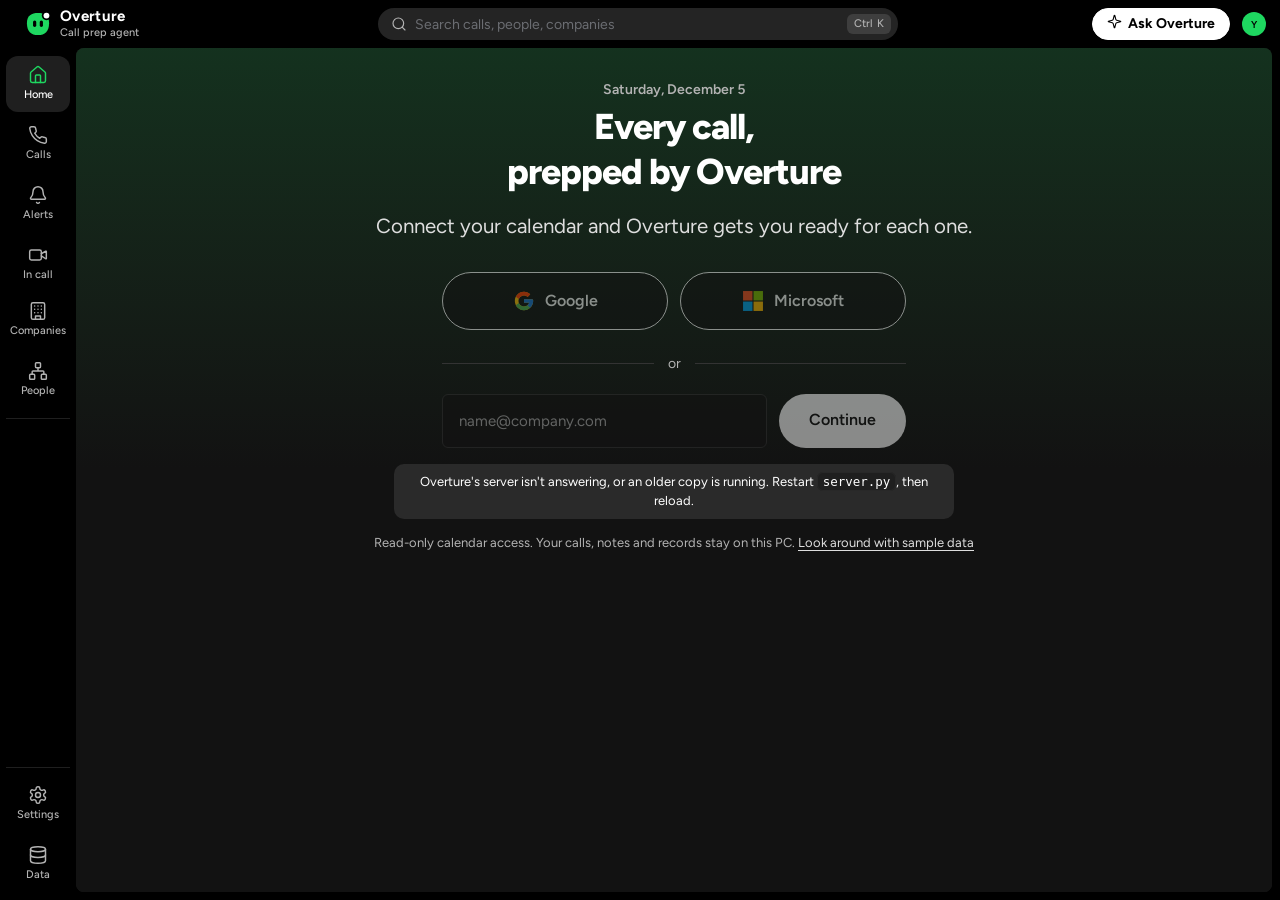
==== commit dbc948b2: "Rename the app to Overture (was Cue) Co-Authored-By: Claude Opus 5.5 <noreply@anthropic.com>" ====
--- a/index.html
+++ b/index.html
@@ -3,8 +3,8 @@
 <head>
   <meta charset="utf-8">
   <meta name="viewport" content="width=device-width, initial-scale=1">
-  <title>Cue</title>
-  <meta name="description" content="Cue: a call-prep agent for Spotify Backstage sales.">
+  <title>Overture</title>
+  <meta name="description" content="Overture: a call-prep agent for Spotify Backstage sales.">
   <link rel="icon" href="logo.svg" type="image/svg+xml">
   <link rel="preconnect" href="https://fonts.googleapis.com">
   <link rel="preconnect" href="https://fonts.gstatic.com" crossorigin>
@@ -31,23 +31,23 @@
 <body>
   <header class="appbar">
     <button type="button" class="icon-btn" id="menuBtn" aria-label="Open menu" aria-expanded="false" aria-controls="rail" data-icon="menu"></button>
-    <a class="brand" href="#/home" aria-label="Cue. Home">
+    <a class="brand" href="#/home" aria-label="Overture. Home">
       <svg class="logo" viewBox="0 0 48 48" aria-hidden="true"><defs><mask id="moabCut"><rect width="48" height="48" fill="#fff"/><circle cx="38.5" cy="9.5" r="8" fill="#000"/></mask></defs><path d="M24 5c11 0 19 4.2 19 17.5S36 43 24 43 5 35.8 5 22.5 13 5 24 5z" fill="#1ED760" mask="url(#moabCut)"/><g class="logo-eyes" fill="#000"><rect x="15.5" y="18" width="5.5" height="11" rx="2.75"/><rect x="27" y="18" width="5.5" height="11" rx="2.75"/></g><circle class="logo-dot" cx="38.5" cy="9.5" r="5" fill="#22C55E"/></svg>
-      <span class="brand-text"><span class="brand-name">Cue</span><span class="brand-sub">Call prep agent</span></span>
+      <span class="brand-text"><span class="brand-name">Overture</span><span class="brand-sub">Call prep agent</span></span>
     </a>
     <span class="appbar-title" id="appbarTitle">Home</span>
     <div id="openPalette" class="search-trigger search-field" role="search"></div>
     <button type="button" class="icon-btn" id="appbarSearch" aria-label="Search" data-icon="search"></button>
-    <span class="appbar-me" id="appbarMe" title="Chris (you)"><button type="button" class="ask-btn" id="askBtn" aria-label="Ask Cue"><span data-icon="sparkle" aria-hidden="true"></span><span>Ask Cue</span></button><span class="pill demo-pill" id="demoPill">Demo</span><button type="button" class="me-btn" id="meBtn" aria-haspopup="menu" aria-expanded="false" aria-controls="meMenu" aria-label="Your menu"><span class="avatar sm me" aria-hidden="true"><span class="avatar-ini">C</span></span></button><span class="sr-only" id="meLabel">Signed in as Chris</span>
+    <span class="appbar-me" id="appbarMe" title="Chris (you)"><button type="button" class="ask-btn" id="askBtn" aria-label="Ask Overture"><span data-icon="sparkle" aria-hidden="true"></span><span>Ask Overture</span></button><span class="pill demo-pill" id="demoPill">Demo</span><button type="button" class="me-btn" id="meBtn" aria-haspopup="menu" aria-expanded="false" aria-controls="meMenu" aria-label="Your menu"><span class="avatar sm me" aria-hidden="true"><span class="avatar-ini">C</span></span></button><span class="sr-only" id="meLabel">Signed in as Chris</span>
       <div class="me-menu" id="meMenu" role="menu" aria-label="Your menu" hidden></div></span>
   </header>
 
   <div class="shell">
     <aside id="rail" class="rail" aria-label="Main">
       <div class="rail-head">
-        <a class="brand rail-brand" href="#/home" aria-label="Cue. Home">
+        <a class="brand rail-brand" href="#/home" aria-label="Overture. Home">
           <svg class="logo" viewBox="0 0 48 48" aria-hidden="true"><defs><mask id="moabCutRail"><rect width="48" height="48" fill="#fff"/><circle cx="38.5" cy="9.5" r="8" fill="#000"/></mask></defs><path d="M24 5c11 0 19 4.2 19 17.5S36 43 24 43 5 35.8 5 22.5 13 5 24 5z" fill="#1ED760" mask="url(#moabCutRail)"/><g class="logo-eyes" fill="#000"><rect x="15.5" y="18" width="5.5" height="11" rx="2.75"/><rect x="27" y="18" width="5.5" height="11" rx="2.75"/></g><circle class="logo-dot" cx="38.5" cy="9.5" r="5" fill="#22C55E"/></svg>
-          <span class="brand-text"><span class="brand-name">Cue</span><span class="brand-sub">Call prep agent</span></span>
+          <span class="brand-text"><span class="brand-name">Overture</span><span class="brand-sub">Call prep agent</span></span>
         </a>
         <button type="button" class="rail-search" id="railSearch" aria-haspopup="dialog" aria-controls="palette" aria-keyshortcuts="Control+K Meta+K /"><span data-icon="search" aria-hidden="true"></span><span class="rs-text">Search</span><kbd class="rs-kbd">Ctrl K</kbd></button>
       </div>
@@ -202,7 +202,7 @@
 
   <script src="data/snapshot.js"></script>
   <script src="data/sample.js"></script>
-  <script src="data/live.js"></script><!-- server.py: your calendar + Cue records, or null -->
+  <script src="data/live.js"></script><!-- server.py: your calendar + Overture records, or null -->
   <script src="settings.js"></script>
   <script src="core.js"></script>
   <script src="profile.js"></script>
--- a/base.css
+++ b/base.css
@@ -1,4 +1,4 @@
-/* Cue design system, shared by the app (index.html) and the in-call panel (panel.html).
+/* Overture design system, shared by the app (index.html) and the in-call panel (panel.html).
    Default look (data-theme="dark", accent "green"): Spotify-style. #000 frame and rail, #121212 page, #181818 cards that
    lighten to #282828, white text, #b3b3b3 secondary text, one green (#1ed760, black text on green fills), pill buttons,
    bold tight headings in Figtree. Spotify's own logo and fonts are not used.
@@ -316,7 +316,7 @@
   .btn, .icon-btn, .input, .todo-item input, .todos input, .p-points input, .progress span { transition: none; }
 }
 
-/* Cue logo: the bot blinks now and then, and its green "working" dot breathes. */
+/* Overture logo: the bot blinks now and then, and its green "working" dot breathes. */
 .logo { width: 28px; height: 28px; flex: none; overflow: visible; }
 .logo.sm { width: 26px; height: 26px; }
 .logo-eyes { transform-box: fill-box; transform-origin: center; } /* blinks only while the brand is hovered (motion.css) */
@@ -325,10 +325,10 @@
 @keyframes breathe { 50% { transform: scale(0.78); } }
 @media (prefers-reduced-motion: reduce) { .logo-eyes, .logo-dot { animation: none; } }
 
-/* Live mode: data from your own calendar and Cue's records (a filled dark dot, next to Public's green and Sample's ring). */
+/* Live mode: data from your own calendar and Overture's records (a filled dark dot, next to Public's green and Sample's ring). */
 .src.yours::before { background: var(--ink-2); }
 
-/* ---------- invitee research: what Cue found automatically about a guest (brief people list and in-call panel) ---------- */
+/* ---------- invitee research: what Overture found automatically about a guest (brief people list and in-call panel) ---------- */
 .rs { display: flex; flex-direction: column; gap: 4px; margin-top: 6px; font-size: 13px; line-height: 1.5; color: var(--ink-2); min-width: 0; }
 .rs-line { display: flex; flex-wrap: wrap; align-items: center; gap: 6px; min-width: 0; }
 .rs-wait { color: var(--muted); }
@@ -465,7 +465,7 @@
 }
 :root[data-theme="dark"] .progress span { background: linear-gradient(90deg, var(--accent-press), var(--accent)); }
 
-/* Cue's own bot, recoloured: green body, black eyes, white "working" dot. (Not Spotify's logo.) */
+/* Overture's own bot, recoloured: green body, black eyes, white "working" dot. (Not Spotify's logo.) */
 :root[data-theme="dark"] .logo > path { fill: #1ed760; }
 :root[data-theme="dark"] .logo-eyes { fill: #000000; }
 :root[data-theme="dark"] .logo-dot { fill: #ffffff; }
--- a/styles.css
+++ b/styles.css
@@ -1,4 +1,4 @@
-/* Cue app, Asana style (Mobbin refs R1 to R30 in docs/DESIGN-ASANA.md).
+/* Overture app, Asana style (Mobbin refs R1 to R30 in docs/DESIGN-ASANA.md).
    Shell: dark L (top bar + sidebar), flush white content. Home: Asana Home widgets. Lists: Asana list tables.
    Brief: Asana task pane. Alerts: Asana inbox two-pane. Company: project overview with grey status column. */
 
--- a/motion.css
+++ b/motion.css
@@ -171,7 +171,7 @@
   :where(a, button, summary, label, [role="option"], [role="tab"], [role="button"], [role="link"], .row, .motion-host):is(:hover, :focus-visible) .ic-settings { rotate: 60deg; }
   :where(a, button, summary, label, [role="option"], [role="tab"], [role="button"], [role="link"], .row, .motion-host):is(:hover, :focus-visible) :is(.ic-maximize, .ic-fit, .ic-check, .ic-circleCheck) { scale: 1.12; }
 
-  /* Cue logo: the bot blinks only while the brand is hovered or focused (once straight away, then every 2.4s). */
+  /* Overture logo: the bot blinks only while the brand is hovered or focused (once straight away, then every 2.4s). */
   .brand:is(:hover, :focus-visible) .logo-eyes { animation: logo-blink 2.4s ease-in-out infinite; }
 
   /* Palette opens with a short drop from the field, no bounce. */
@@ -223,7 +223,7 @@
 .pal-foot { border-radius: 0 0 16px 16px; }
 @media (prefers-reduced-motion: reduce) { .pal-chip { transition: none; } }
 
-/* ---------- Ask Cue: the answer sits under the input, above the results (Raycast AI, Linear Ask) ---------- */
+/* ---------- Ask Overture: the answer sits under the input, above the results (Raycast AI, Linear Ask) ---------- */
 .pal-answer { flex: none; max-height: 45vh; overflow: auto; padding: 12px 16px 14px; border-bottom: 1px solid var(--line); background: var(--surface-2); }
 .pa-q { display: flex; align-items: flex-start; gap: 8px; font-size: 13px; font-weight: 500; line-height: 1.5; color: var(--ink-2); }
 .pa-q .ic { flex: none; width: 15px; height: 15px; margin-top: 2px; color: var(--accent); }
--- a/home.css
+++ b/home.css
@@ -124,7 +124,7 @@
 @media (prefers-reduced-motion: reduce) {
 }
 
-/* ---------- Ask Cue: the search box lives under the greeting (Shopify home, Tana, Perplexity on Mobbin) ---------- */
+/* ---------- Ask Overture: the search box lives under the greeting (Shopify home, Tana, Perplexity on Mobbin) ---------- */
 .home-ask {
   display: flex; align-items: center; gap: 12px; width: min(640px, 100%); height: 52px; margin: 20px auto 0; padding: 0 12px 0 14px;
   background: var(--surface); border: 1px solid var(--line-2); border-radius: 14px; cursor: text; text-align: left;
@@ -155,7 +155,7 @@
   .home-ask:is(:hover, :focus-visible) .logo-eyes { animation: none; }
 }
 
-/* Asana's home band: a soft tint behind the greeting (here the Cue bot's indigo); the white cards overlap its lower edge. */
+/* Asana's home band: a soft tint behind the greeting (here the Overture bot's indigo); the white cards overlap its lower edge. */
 .home { position: relative; isolation: isolate; }
 
 
@@ -221,7 +221,7 @@
 @media (prefers-reduced-motion: reduce) { .hw-card, .hw-cluster { transition: none; } }
 
 /* ---------- Alive: gradient lines that draw in and carry a travelling light, cards that arrive and breathe ---------- */
-/* No gradient text: app.js still marks the greeting's name and "prepped by Cue" with .grad-text; it reads as plain text. */
+/* No gradient text: app.js still marks the greeting's name and "prepped by Overture" with .grad-text; it reads as plain text. */
 .grad-text { color: inherit; }
 @media (min-width: 1320px) {
   /* A quiet dot grid behind the hero, fading out at the edges (Asana's canvas). */
--- a/live.css
+++ b/live.css
@@ -1,4 +1,4 @@
-/* live.css: the In-call panel page (#/live). A believable Google Meet (or Zoom) call with Cue open in its side panel.
+/* live.css: the In-call panel page (#/live). A believable Google Meet (or Zoom) call with Overture open in its side panel.
    Loads after styles.css. The panel itself is panel.html + panel.css.
 
    Mobbin references (web):
@@ -91,7 +91,7 @@
 .lv-tile:hover .lv-voice i:nth-child(2) { animation-delay: -0.27s; }
 .lv-tile:hover .lv-voice i:nth-child(3) { animation-delay: -0.54s; }
 
-/* Side panel: the host's add-on frame (Cue logo, name, close) around the real panel. */
+/* Side panel: the host's add-on frame (Overture logo, name, close) around the real panel. */
 .lv-side { display: grid; grid-template-rows: auto minmax(0, 1fr); min-width: 0; min-height: 0; border-radius: 12px; background: var(--surface); color: var(--ink); overflow: hidden; }
 .lv-side-head { display: flex; align-items: center; gap: 10px; min-height: 56px; padding: 0 16px 0 20px; }
 .lv-side-head img { width: 22px; height: 22px; flex: none; }
--- a/mentions.css
+++ b/mentions.css
@@ -64,6 +64,6 @@
   .mn-item > .mn-co { width: 32px; height: 32px; font-size: 12px; }
 }
 @media (prefers-reduced-motion: reduce) { .mn-drop { transition: none; } }
-/* "From Granola": the note Cue read after the call. */
+/* "From Granola": the note Overture read after the call. */
 .mn-granola { margin-top: 14px; padding: 12px 14px; border: 1px solid var(--line); border-radius: var(--r-lg); display: flex; flex-direction: column; gap: 4px; min-width: 0; }
 .mn-granola .mn-sample { margin-top: 4px; }
--- a/profile.css
+++ b/profile.css
@@ -1,4 +1,4 @@
-/* profile.css: what Cue found about a guest or a company (profile.js), on the person page (#/people/<key>), in the brief,
+/* profile.css: what Overture found about a guest or a company (profile.js), on the person page (#/people/<key>), in the brief,
    on the company page, on the People map's side panel and in the in-call panel. Loaded by index.html and panel.html.
    References (Mobbin, web): Attio record page (header, main column, a Details side panel)
      https://mobbin.com/screens/f6750bef-6bce-435c-8460-3c55f32f1254
